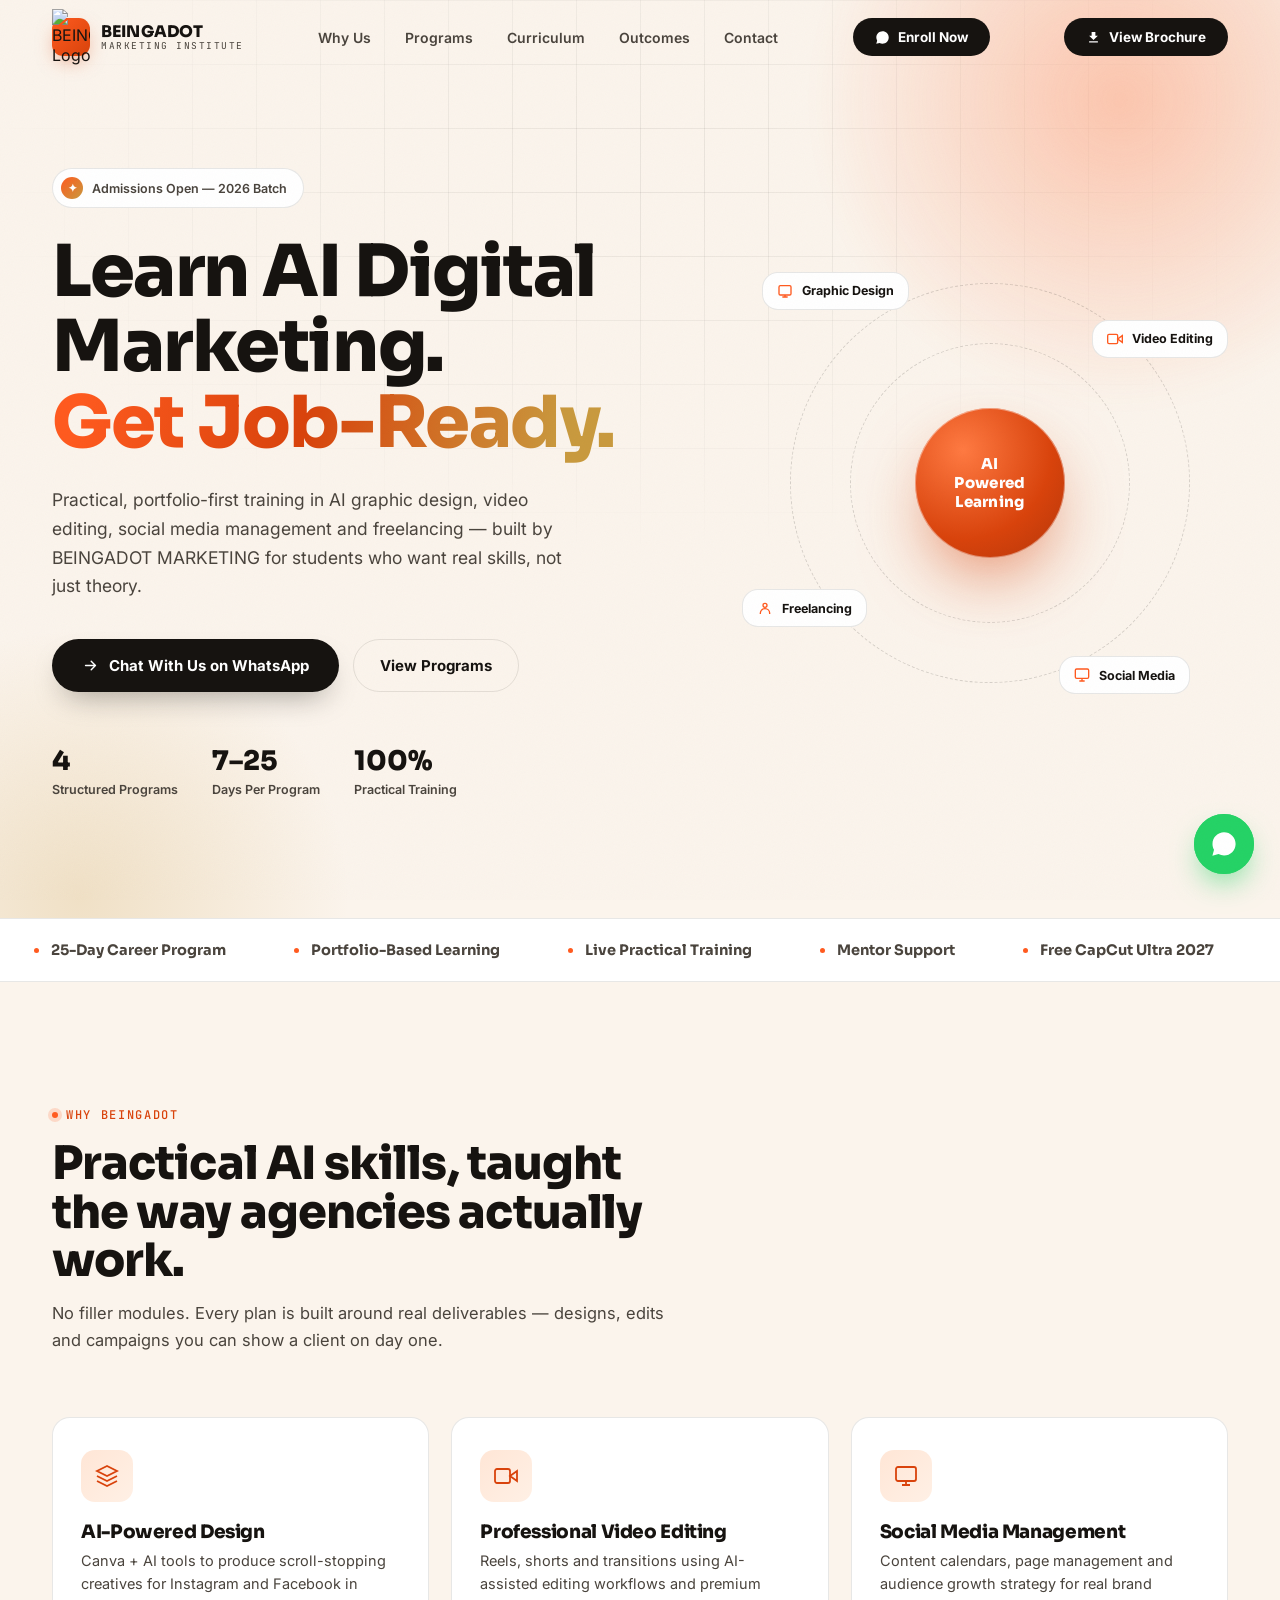
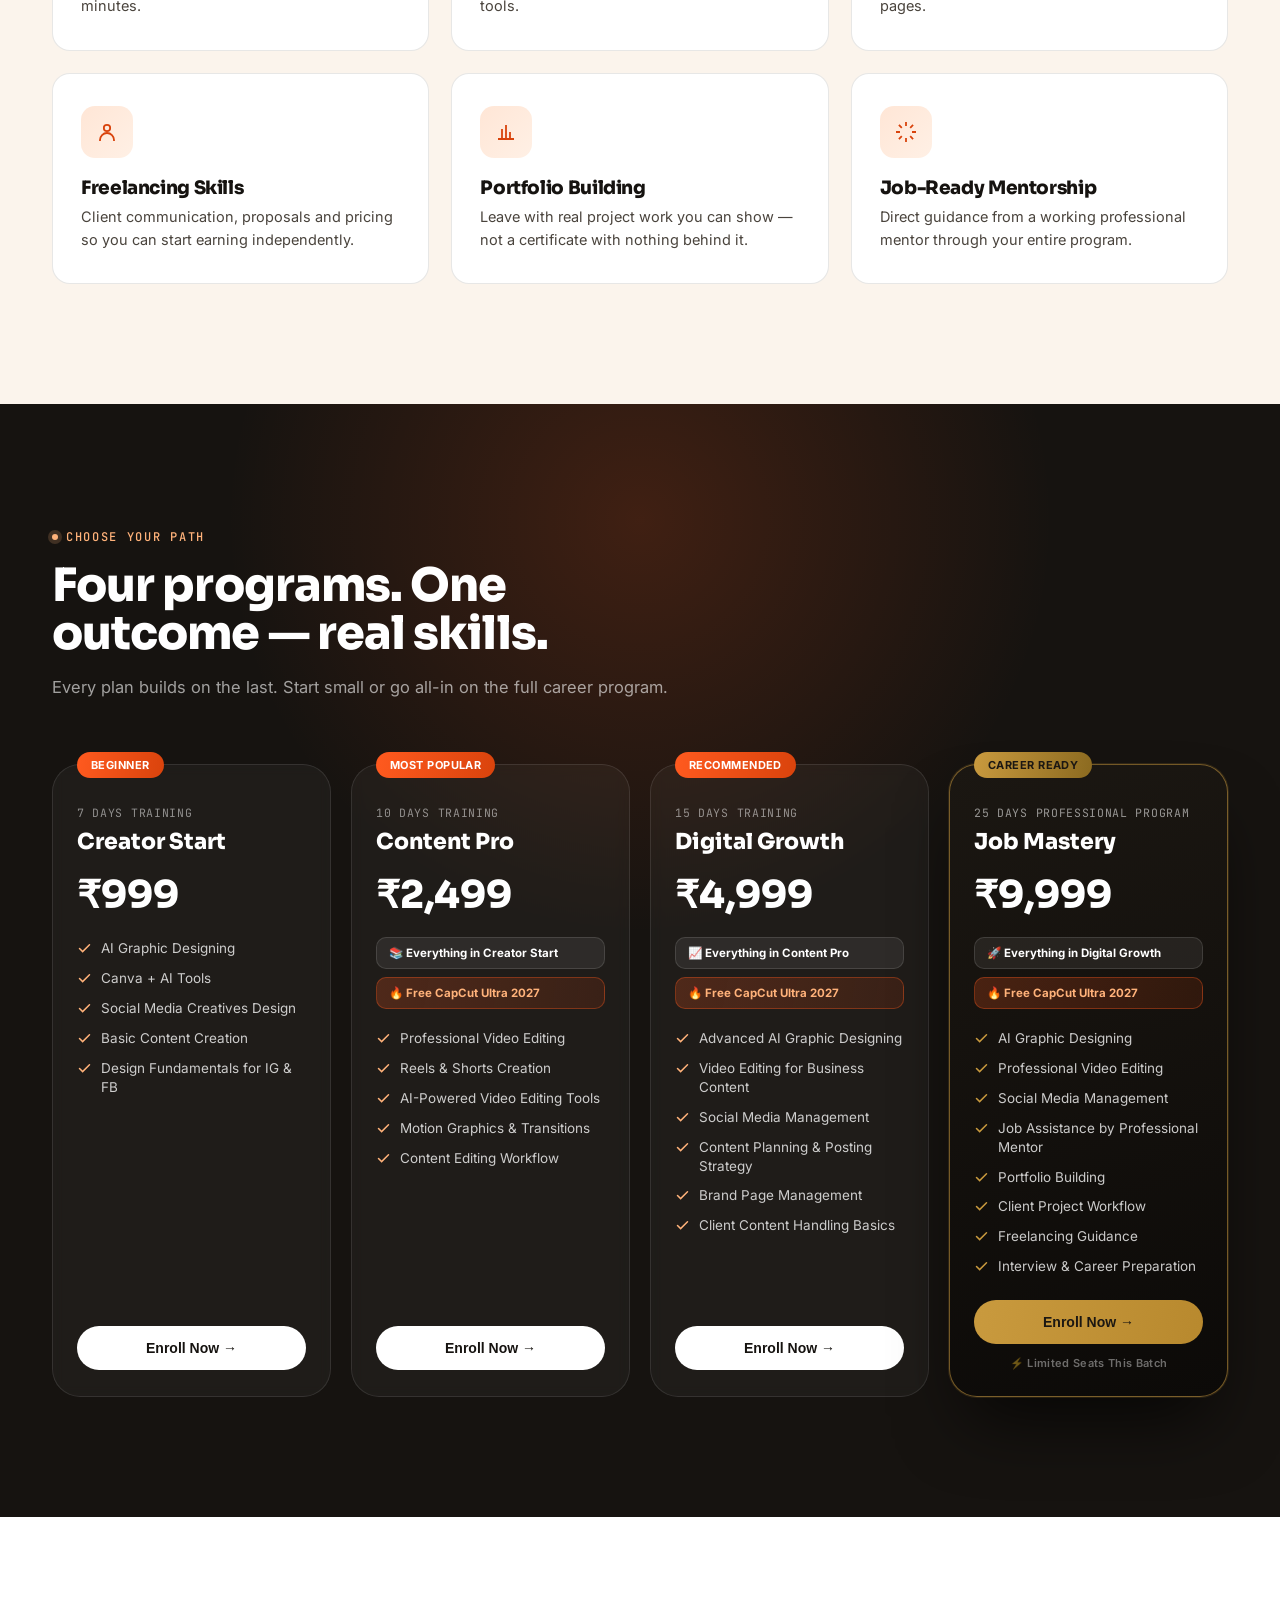
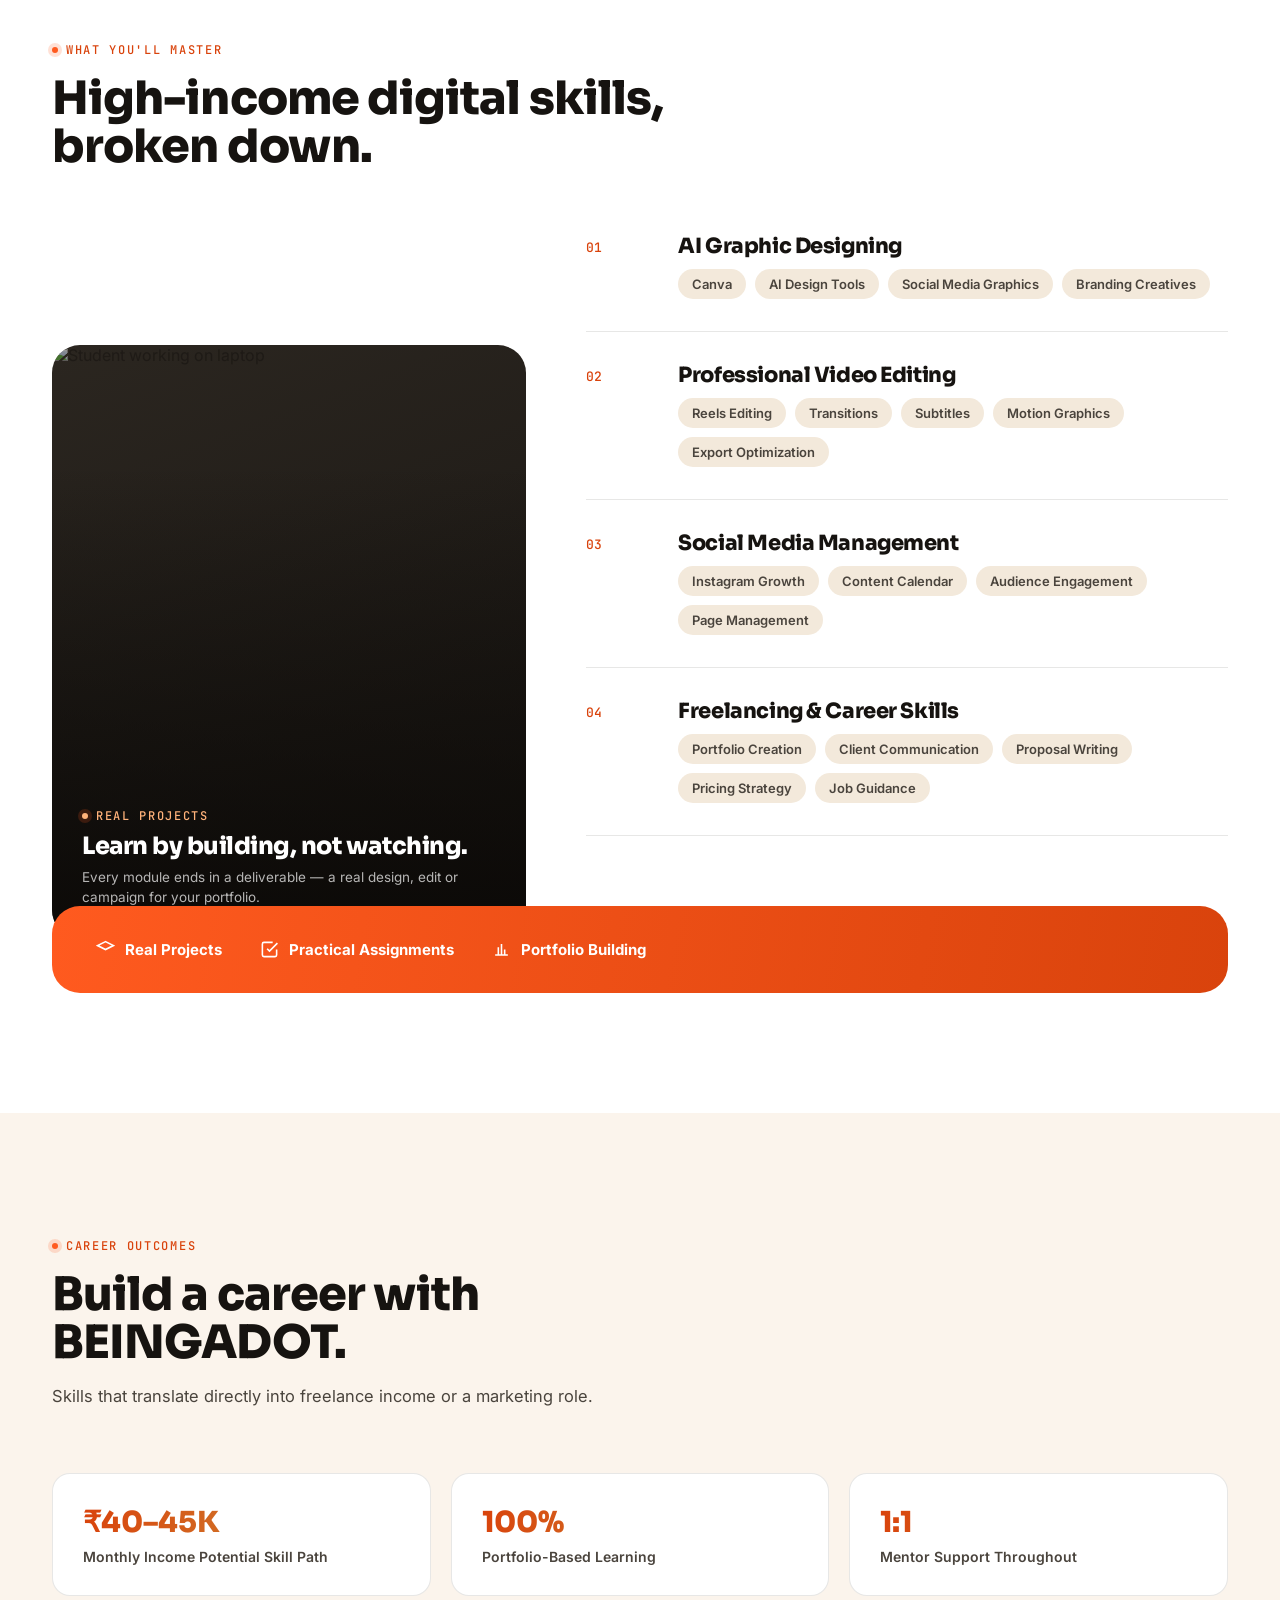
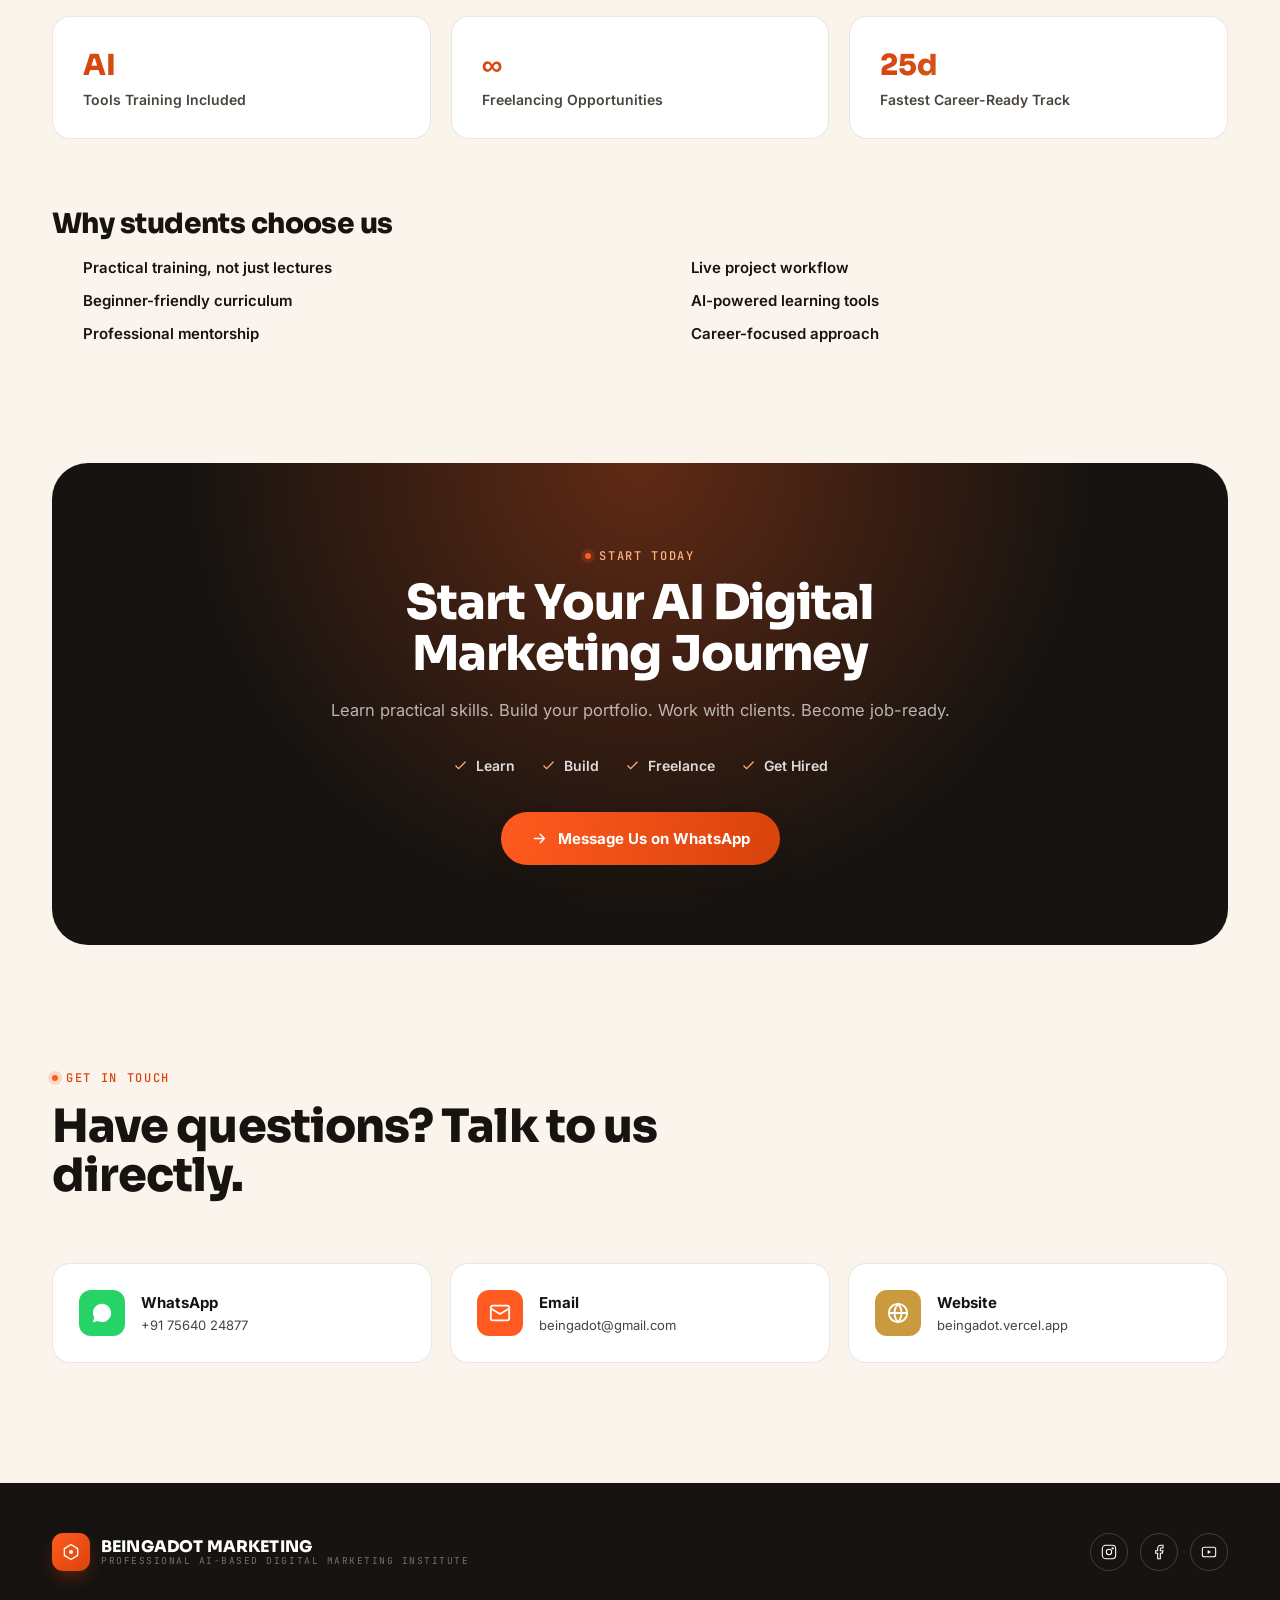
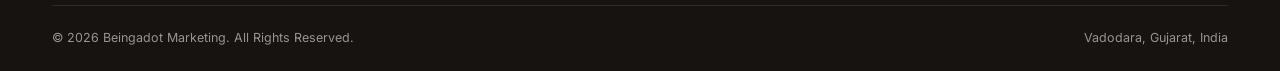
==== index.html @ 6d920234 "index.html" ====
<!DOCTYPE html>
<html lang="en">
<head>
    <meta charset="UTF-8">
    <meta name="viewport" content="width=device-width, initial-scale=1.0, maximum-scale=5.0">

    <title>BEINGADOT — Courses</title>

    <meta name="description" content="Learn AI-powered digital marketing, design, video editing & freelancing with BEINGADOT MARKETING. 4 practical programs, 7-25 days, job-ready skills.">

    <!-- Favicon -->
    <link rel="icon" type="image/png" href="being.png">
    <link rel="shortcut icon" type="image/png" href="being.png">
    <link rel="apple-touch-icon" href="being.png">

    <!-- Google Fonts -->
    <link rel="preconnect" href="https://fonts.googleapis.com">
    <link rel="preconnect" href="https://fonts.gstatic.com" crossorigin>
    <link href="https://fonts.googleapis.com/css2?family=Sora:wght@400;500;600;700;800&family=Inter:wght@400;500;600;700&family=JetBrains+Mono:wght@400;500&display=swap" rel="stylesheet">
</head>
<style>
:root{
  --ink:#161310;
  --ink-soft:#4a443d;
  --cream:#FBF4EC;
  --cream-deep:#F3E9DB;
  --paper:#FFFFFF;
  --ember:#FF5A1F;
  --ember-deep:#D9430C;
  --ember-glow:#FFB27A;
  --gold:#C99A3E;
  --gold-soft:#EAD8AC;
  --line:rgba(22,19,16,0.10);
  --shadow-soft:0 20px 50px -20px rgba(22,19,16,0.18);
  --shadow-card:0 30px 60px -30px rgba(22,19,16,0.28);
  --radius-lg:28px;
  --radius-md:18px;
  --radius-sm:10px;
  --ease:cubic-bezier(.16,.84,.44,1);
}
*{margin:0;padding:0;box-sizing:border-box;}
html{scroll-behavior:smooth;}
body{
  font-family:'Inter',sans-serif;
  background:var(--cream);
  color:var(--ink);
  overflow-x:hidden;
  -webkit-font-smoothing:antialiased;
}
img{max-width:100%;display:block;}
a{color:inherit;text-decoration:none;}
.wrap{max-width:1240px;margin:0 auto;padding:0 32px;}
h1,h2,h3,h4{font-family:'Sora',sans-serif;font-weight:800;letter-spacing:-0.02em;line-height:1.05;}
.eyebrow{
  font-family:'JetBrains Mono',monospace;
  font-size:12px;
  letter-spacing:0.14em;
  text-transform:uppercase;
  color:var(--ember-deep);
  display:inline-flex;
  align-items:center;
  gap:8px;
  font-weight:500;
}
.eyebrow::before{
  content:'';
  width:6px;height:6px;border-radius:50%;
  background:var(--ember);
  box-shadow:0 0 0 4px rgba(255,90,31,0.18);
}
::selection{background:var(--ember);color:#fff;}

/* ===== reveal ===== */
.reveal{opacity:0;transform:translateY(28px);transition:opacity .8s var(--ease), transform .8s var(--ease);}
.reveal.in{opacity:1;transform:translateY(0);}

/* ===== noise / grain overlay ===== */
.grain{
  position:fixed;inset:0;pointer-events:none;z-index:999;
  opacity:0.035; mix-blend-mode:multiply;
  background-image:url("data:image/svg+xml,%3Csvg xmlns='http://www.w3.org/2000/svg' width='140' height='140'%3E%3Cfilter id='n'%3E%3CfeTurbulence type='fractalNoise' baseFrequency='0.9' numOctaves='2' stitchTiles='stitch'/%3E%3C/filter%3E%3Crect width='100%25' height='100%25' filter='url(%23n)'/%3E%3C/svg%3E");
}

/* ===== NAV ===== */
.nav{
  position:fixed;top:0;left:0;right:0;z-index:500;
  padding:18px 0;
  transition:all .4s var(--ease);
}
.nav.scrolled{
  background:rgba(251,244,236,0.86);
  backdrop-filter:blur(14px) saturate(160%);
  border-bottom:1px solid var(--line);
  padding:12px 0;
}
.nav-inner{display:flex;align-items:center;justify-content:space-between;}
.brand{display:flex;align-items:center;gap:11px;}
.brand-mark{
  width:38px;height:38px;border-radius:11px;
  background:linear-gradient(135deg,var(--ember),var(--ember-deep));
  display:flex;align-items:center;justify-content:center;
  box-shadow:0 8px 20px -6px rgba(217,67,12,0.55);
  flex-shrink:0;
}
.brand-mark svg{width:20px;height:20px;}
.brand-text{display:flex;flex-direction:column;line-height:1.1;}
.brand-text b{font-family:'Sora',sans-serif;font-weight:800;font-size:16px;letter-spacing:0.01em;}
.brand-text span{font-family:'JetBrains Mono',monospace;font-size:9.5px;letter-spacing:0.16em;color:var(--ink-soft);text-transform:uppercase;}
.nav-links{display:flex;gap:34px;align-items:center;}
.nav-links a{font-size:14px;font-weight:600;color:var(--ink-soft);transition:color .2s;position:relative;}
.nav-links a:hover{color:var(--ink);}
.nav-cta{
  background:var(--ink);color:#fff!important;
  padding:11px 22px;border-radius:100px;
  font-size:13.5px;font-weight:700;
  display:flex;align-items:center;gap:8px;
  transition:transform .25s var(--ease), background .25s;
}
.nav-cta:hover{background:var(--ember-deep);transform:translateY(-2px);}
.nav-cta svg{width:15px;height:15px;}
.burger{display:none;}

/* ===== HERO ===== */
.hero{
  position:relative;
  padding:168px 0 120px;
  overflow:hidden;
}
.hero-grid-bg{
  position:absolute;inset:0;z-index:0;
  background-image:
    linear-gradient(var(--line) 1px, transparent 1px),
    linear-gradient(90deg, var(--line) 1px, transparent 1px);
  background-size:64px 64px;
  mask-image:radial-gradient(ellipse 70% 55% at 50% 20%, black 10%, transparent 75%);
  opacity:0.7;
}
.hero-glow{
  position:absolute;top:-220px;right:-160px;width:640px;height:640px;
  background:radial-gradient(circle, rgba(255,90,31,0.30), transparent 68%);
  filter:blur(10px);z-index:0;
}
.hero-glow2{
  position:absolute;bottom:-260px;left:-200px;width:560px;height:560px;
  background:radial-gradient(circle, rgba(201,154,62,0.22), transparent 68%);
  z-index:0;
}
.hero-inner{position:relative;z-index:2;display:grid;grid-template-columns:1.15fr 0.85fr;gap:56px;align-items:center;}
.badge-pill{
  display:inline-flex;align-items:center;gap:9px;
  background:var(--paper);border:1px solid var(--line);
  padding:8px 16px 8px 8px;border-radius:100px;
  font-size:12.5px;font-weight:600;color:var(--ink-soft);
  box-shadow:var(--shadow-soft);margin-bottom:26px;
}
.badge-pill .dot-flash{
  width:22px;height:22px;border-radius:50%;
  background:linear-gradient(135deg,var(--ember),var(--gold));
  display:flex;align-items:center;justify-content:center;
  color:#fff;font-size:11px;
}
.hero h1{
  font-size:clamp(40px,5.6vw,74px);
  color:var(--ink);
}
.hero h1 .line2{
  background:linear-gradient(100deg,var(--ember) 5%, var(--ember-deep) 45%, var(--gold) 90%);
  -webkit-background-clip:text;background-clip:text;color:transparent;
}
.hero-sub{
  margin-top:26px;font-size:17.5px;line-height:1.65;color:var(--ink-soft);
  max-width:520px;font-weight:400;
}
.hero-ctas{display:flex;gap:14px;margin-top:38px;flex-wrap:wrap;}
.btn-primary{
  background:var(--ink);color:#fff;
  padding:17px 30px;border-radius:100px;
  font-weight:700;font-size:15px;
  display:inline-flex;align-items:center;gap:10px;
  transition:all .3s var(--ease);
  box-shadow:0 14px 30px -12px rgba(22,19,16,0.4);
}
.btn-primary:hover{background:var(--ember-deep);transform:translateY(-3px);box-shadow:0 18px 34px -12px rgba(217,67,12,0.5);}
.btn-primary svg{width:17px;height:17px;}
.btn-ghost{
  border:1.5px solid var(--line);background:transparent;
  padding:16px 26px;border-radius:100px;
  font-weight:700;font-size:15px;color:var(--ink);
  transition:all .25s;
}
.btn-ghost:hover{border-color:var(--ink);background:var(--paper);}
.hero-stats{display:flex;gap:34px;margin-top:52px;flex-wrap:wrap;}
.hero-stat b{font-family:'Sora',sans-serif;font-size:27px;font-weight:800;display:block;}
.hero-stat span{font-size:12.5px;color:var(--ink-soft);font-weight:600;}

/* orbit visual */
.orbit-stage{
  position:relative;height:480px;display:flex;align-items:center;justify-content:center;
}
.orbit-core{
  width:150px;height:150px;border-radius:50%;
  background:radial-gradient(circle at 32% 28%, #FF7A42, var(--ember-deep) 60%, #B4360A 100%);
  box-shadow:0 0 0 1px rgba(255,255,255,0.4) inset, 0 30px 70px -18px rgba(217,67,12,0.65);
  display:flex;align-items:center;justify-content:center;
  position:relative;z-index:3;
  animation:corePulse 4.5s ease-in-out infinite;
}
.orbit-core span{
  font-family:'Sora',sans-serif;font-weight:800;color:#fff;font-size:15px;letter-spacing:0.02em;
  text-align:center;line-height:1.25;
}
@keyframes corePulse{0%,100%{transform:scale(1);}50%{transform:scale(1.035);}}
.ring{
  position:absolute;border:1.5px dashed rgba(22,19,16,0.16);border-radius:50%;
}
.ring1{width:280px;height:280px;animation:spin 26s linear infinite;}
.ring2{width:400px;height:400px;animation:spin 40s linear infinite reverse;}
@keyframes spin{to{transform:rotate(360deg);}}
.orb-badge{
  position:absolute;background:var(--paper);border:1px solid var(--line);
  border-radius:16px;padding:10px 14px;box-shadow:var(--shadow-soft);
  display:flex;align-items:center;gap:9px;font-size:12.5px;font-weight:700;
  animation:float 6s ease-in-out infinite;
}
.orb-badge svg{width:16px;height:16px;flex-shrink:0;}
.ob1{top:6%;left:2%;animation-delay:0s;}
.ob2{top:16%;right:0%;animation-delay:1.2s;}
.ob3{bottom:20%;left:-2%;animation-delay:2.1s;}
.ob4{bottom:6%;right:8%;animation-delay:.6s;}
.ob5{top:48%;left:44%;animation-delay:1.8s;}
@keyframes float{0%,100%{transform:translateY(0);}50%{transform:translateY(-12px);}}

/* ===== marquee trust bar ===== */
.trustbar{
  border-top:1px solid var(--line);border-bottom:1px solid var(--line);
  padding:22px 0;background:var(--paper);overflow:hidden;position:relative;
}
.marquee-track{display:flex;width:max-content;animation:scroll-x 26s linear infinite;}
.marquee-track span{
  display:flex;align-items:center;gap:12px;
  font-family:'Sora',sans-serif;font-weight:700;font-size:14.5px;color:var(--ink-soft);
  padding:0 34px;white-space:nowrap;
}
.marquee-track span i{width:5px;height:5px;border-radius:50%;background:var(--ember);display:inline-block;}
@keyframes scroll-x{from{transform:translateX(0);}to{transform:translateX(-50%);}}

/* ===== SECTION shared ===== */
.section{padding:120px 0;}
.section-head{max-width:640px;margin-bottom:64px;}
.section-head h2{font-size:clamp(30px,3.6vw,46px);margin-top:16px;}
.section-head p{margin-top:16px;font-size:16.5px;color:var(--ink-soft);line-height:1.6;}
.section-alt{background:var(--paper);}

/* ===== WHY GRID ===== */
.why-grid{display:grid;grid-template-columns:repeat(3,1fr);gap:22px;}
.why-card{
  background:var(--paper);border:1px solid var(--line);border-radius:var(--radius-md);
  padding:32px 28px;transition:transform .35s var(--ease), box-shadow .35s var(--ease), border-color .35s;
  position:relative;overflow:hidden;
}
.why-card::before{
  content:'';position:absolute;top:0;left:0;right:0;height:3px;
  background:linear-gradient(90deg,var(--ember),var(--gold));
  transform:scaleX(0);transform-origin:left;transition:transform .4s var(--ease);
}
.why-card:hover{transform:translateY(-8px);box-shadow:var(--shadow-card);border-color:transparent;}
.why-card:hover::before{transform:scaleX(1);}
.why-icon{
  width:52px;height:52px;border-radius:14px;
  background:linear-gradient(135deg,#FFE6D6,#FFF0E5);
  display:flex;align-items:center;justify-content:center;margin-bottom:20px;
  color:var(--ember-deep);
}
.why-icon svg{width:24px;height:24px;}
.why-card h3{font-size:18.5px;margin-bottom:9px;}
.why-card p{font-size:14.5px;color:var(--ink-soft);line-height:1.55;}

/* ===== PRICING ===== */
.pricing-section{background:var(--ink);color:#fff;position:relative;overflow:hidden;}
.pricing-section::before{
  content:'';position:absolute;top:-30%;left:50%;transform:translateX(-50%);
  width:900px;height:900px;border-radius:50%;
  background:radial-gradient(circle, rgba(255,90,31,0.18), transparent 65%);
  pointer-events:none;
}
.pricing-section .section-head p{color:rgba(255,255,255,0.6);}
.pricing-section .eyebrow{color:var(--ember-glow);}
.pricing-section .eyebrow::before{background:var(--ember-glow);box-shadow:0 0 0 4px rgba(255,178,122,0.18);}
.pricing-grid{display:grid;grid-template-columns:repeat(4,1fr);gap:20px;position:relative;z-index:2;}
.plan-card{
  background:rgba(255,255,255,0.04);
  border:1px solid rgba(255,255,255,0.10);
  border-radius:var(--radius-lg);
  padding:30px 24px 26px;
  display:flex;flex-direction:column;
  backdrop-filter:blur(6px);
  transition:transform .4s var(--ease), border-color .4s, background .4s;
  position:relative;
}
.plan-card:hover{transform:translateY(-10px);border-color:rgba(255,255,255,0.28);background:rgba(255,255,255,0.07);}
.plan-card.pro{
  background:linear-gradient(165deg,#1b1712,#0c0a08);
  border:1px solid rgba(201,154,62,0.55);
  box-shadow:0 0 0 1px rgba(201,154,62,0.15), 0 40px 70px -20px rgba(0,0,0,0.7);
}
.plan-tag{
  position:absolute;top:-13px;left:24px;
  background:linear-gradient(100deg,var(--ember),var(--ember-deep));
  color:#fff;font-size:11px;font-weight:700;letter-spacing:0.04em;
  padding:6px 14px;border-radius:100px;text-transform:uppercase;
}
.plan-card.pro .plan-tag{background:linear-gradient(100deg,var(--gold),#8B6A20);color:#1b1712;}
.plan-days{
  font-family:'JetBrains Mono',monospace;font-size:11.5px;color:rgba(255,255,255,0.5);
  letter-spacing:0.06em;text-transform:uppercase;margin-top:10px;
}
.plan-name{font-family:'Sora',sans-serif;font-weight:800;font-size:22px;margin-top:8px;}
.plan-price{display:flex;align-items:baseline;gap:8px;margin-top:16px;}
.plan-price b{font-family:'Sora',sans-serif;font-size:38px;font-weight:800;}
.plan-price s{color:rgba(255,255,255,0.35);font-size:14px;}
.plan-incl{margin-top:18px;display:flex;flex-direction:column;gap:8px;}
.incl-chip{
  font-size:11.5px;font-weight:700;padding:8px 12px;border-radius:10px;
  display:flex;align-items:center;gap:8px;
}
.incl-chip.navy{background:rgba(255,255,255,0.07);color:#fff;border:1px solid rgba(255,255,255,0.12);}
.incl-chip.fire{background:linear-gradient(100deg,rgba(255,90,31,0.22),rgba(217,67,12,0.14));color:#FFB27A;border:1px solid rgba(255,90,31,0.35);}
.plan-list{list-style:none;margin-top:20px;display:flex;flex-direction:column;gap:11px;flex:1;}
.plan-list li{
  font-size:13.5px;color:rgba(255,255,255,0.78);display:flex;gap:9px;align-items:flex-start;line-height:1.4;
}
.plan-list li svg{width:15px;height:15px;flex-shrink:0;margin-top:2px;color:var(--ember-glow);}
.plan-card.pro .plan-list li svg{color:var(--gold);}
.plan-btn{
  margin-top:24px;width:100%;padding:14px 0;border-radius:100px;
  background:#fff;color:var(--ink);font-weight:700;font-size:14px;text-align:center;
  transition:all .3s var(--ease);border:none;cursor:pointer;
  display:flex;align-items:center;justify-content:center;gap:8px;
}
.plan-btn:hover{background:var(--ember);color:#fff;transform:translateY(-2px);}
.plan-card.pro .plan-btn{background:linear-gradient(100deg,var(--gold),#B8892E);color:#1b1712;}
.plan-card.pro .plan-btn:hover{background:#fff;}
.plan-seats{text-align:center;font-size:11px;color:rgba(255,255,255,0.4);margin-top:12px;font-weight:600;letter-spacing:0.03em;}

/* ===== CURRICULUM / SKILLS ===== */
.skills-wrap{display:grid;grid-template-columns:0.85fr 1.15fr;gap:60px;align-items:start;}
.skills-visual{
  position:sticky;top:110px;
  border-radius:var(--radius-lg);overflow:hidden;
  aspect-ratio:4/5;position:relative;
  background:linear-gradient(160deg,#2b2620,#161310);
}
.skills-visual img{width:100%;height:100%;object-fit:cover;opacity:0.55;position:absolute;inset:0;}
.skills-visual-overlay{
  position:absolute;inset:0;padding:30px;display:flex;flex-direction:column;justify-content:flex-end;
  background:linear-gradient(180deg, transparent 20%, rgba(10,8,6,0.88) 100%);
  color:#fff;z-index:2;
}
.skills-visual-overlay .eyebrow{color:var(--ember-glow);margin-bottom:10px;}
.skills-visual-overlay .eyebrow::before{background:var(--ember-glow);}
.skills-visual-overlay h3{font-size:24px;color:#fff;margin-bottom:8px;}
.skills-visual-overlay p{font-size:13.5px;color:rgba(255,255,255,0.7);line-height:1.5;}
.skill-block{
  border-bottom:1px solid var(--line);
  padding:32px 0;display:grid;grid-template-columns:70px 1fr;gap:22px;
}
.skill-block:first-child{padding-top:0;}
.skill-num{font-family:'JetBrains Mono',monospace;font-size:13px;color:var(--ember-deep);font-weight:500;padding-top:4px;}
.skill-block h4{font-size:21px;margin-bottom:12px;}
.skill-tags{display:flex;flex-wrap:wrap;gap:9px;}
.skill-tags span{
  font-size:13px;font-weight:600;color:var(--ink-soft);
  background:var(--cream-deep);padding:7px 14px;border-radius:100px;
}

/* ===== strip ===== */
.strip{
  margin-top:70px;
  background:linear-gradient(100deg,var(--ember),var(--ember-deep));
  border-radius:var(--radius-lg);padding:34px 44px;
  display:flex;align-items:center;justify-content:space-between;flex-wrap:wrap;gap:20px;
  color:#fff;
}
.strip-items{display:flex;gap:38px;flex-wrap:wrap;}
.strip-items div{display:flex;align-items:center;gap:10px;font-weight:700;font-size:15px;}
.strip-items svg{width:19px;height:19px;}

/* ===== outcomes ===== */
.outcomes-grid{display:grid;grid-template-columns:repeat(3,1fr);gap:20px;}
.outcome-card{
  background:var(--paper);border:1px solid var(--line);border-radius:var(--radius-md);
  padding:30px;text-align:left;
}
.outcome-card b{
  font-family:'Sora',sans-serif;font-size:29px;font-weight:800;display:block;
  background:linear-gradient(100deg,var(--ember-deep),var(--gold));
  -webkit-background-clip:text;background-clip:text;color:transparent;
}
.outcome-card span{font-size:14px;color:var(--ink-soft);font-weight:600;display:block;margin-top:8px;}

/* ===== checklist ===== */
.checklist{display:grid;grid-template-columns:repeat(2,1fr);gap:14px 40px;margin-top:20px;}
.checklist div{display:flex;gap:12px;align-items:center;font-size:15px;font-weight:600;}
.checklist svg{width:19px;height:19px;color:var(--ember-deep);flex-shrink:0;}

/* ===== FINAL CTA ===== */
.final-cta{
  background:var(--ink);border-radius:36px;padding:80px 60px;position:relative;overflow:hidden;
  color:#fff;text-align:center;
}
.final-cta::before{
  content:'';position:absolute;inset:0;
  background:radial-gradient(circle at 50% 0%, rgba(255,90,31,0.32), transparent 60%);
}
.final-cta-inner{position:relative;z-index:2;max-width:640px;margin:0 auto;}
.final-cta h2{font-size:clamp(30px,4vw,48px);color:#fff;}
.final-cta p{margin-top:18px;font-size:16.5px;color:rgba(255,255,255,0.68);line-height:1.6;}
.final-cta-flow{display:flex;justify-content:center;gap:26px;margin-top:34px;flex-wrap:wrap;}
.final-cta-flow span{font-size:14px;font-weight:600;color:rgba(255,255,255,0.85);display:flex;align-items:center;gap:8px;}
.final-cta-flow svg{width:15px;height:15px;color:var(--ember-glow);}
.final-cta .btn-primary{background:linear-gradient(100deg,var(--ember),var(--ember-deep));margin-top:38px;}
.final-cta .btn-primary:hover{background:#fff;color:var(--ink);}

/* ===== contact ===== */
.contact-grid{display:grid;grid-template-columns:repeat(3,1fr);gap:18px;margin-top:50px;}
.contact-card{
  background:var(--paper);border:1px solid var(--line);border-radius:var(--radius-md);
  padding:26px;display:flex;gap:16px;align-items:center;transition:transform .3s var(--ease), box-shadow .3s;
}
.contact-card:hover{transform:translateY(-6px);box-shadow:var(--shadow-soft);}
.contact-icon{
  width:46px;height:46px;border-radius:12px;flex-shrink:0;
  display:flex;align-items:center;justify-content:center;color:#fff;
}
.contact-icon svg{width:22px;height:22px;}
.contact-icon.wa{background:#25D366;}
.contact-icon.mail{background:var(--ember);}
.contact-icon.web{background:var(--gold);}
.contact-card b{display:block;font-size:15px;margin-bottom:2px;}
.contact-card span{font-size:13px;color:var(--ink-soft);}

/* ===== footer ===== */
footer{background:var(--ink);color:rgba(255,255,255,0.55);padding:50px 0 26px;}
.footer-top{display:flex;justify-content:space-between;align-items:center;padding-bottom:34px;border-bottom:1px solid rgba(255,255,255,0.1);flex-wrap:wrap;gap:20px;}
.footer-top .brand-text b{color:#fff;}
.footer-top .brand-text span{color:rgba(255,255,255,0.4);}
.footer-social{display:flex;gap:12px;}
.footer-social a{
  width:38px;height:38px;border-radius:50%;border:1px solid rgba(255,255,255,0.18);
  display:flex;align-items:center;justify-content:center;transition:all .25s;
}
.footer-social a:hover{background:var(--ember);border-color:var(--ember);}
.footer-social svg{width:16px;height:16px;}
.footer-bottom{padding-top:24px;display:flex;justify-content:space-between;font-size:12.5px;flex-wrap:wrap;gap:10px;}

/* ===== whatsapp float ===== */
.wa-float{
  position:fixed;bottom:26px;right:26px;z-index:400;
  width:60px;height:60px;border-radius:50%;background:#25D366;
  display:flex;align-items:center;justify-content:center;
  box-shadow:0 14px 30px -8px rgba(37,211,102,0.65);
  animation:wafloat 3s ease-in-out infinite;
}
.wa-float svg{width:28px;height:28px;color:#fff;}
@keyframes wafloat{0%,100%{transform:translateY(0);}50%{transform:translateY(-8px);}}
.wa-float::before{
  content:'';position:absolute;inset:0;border-radius:50%;
  border:2px solid #25D366;animation:ripple 2s ease-out infinite;
}
@keyframes ripple{0%{transform:scale(1);opacity:0.7;}100%{transform:scale(1.7);opacity:0;}}

/* ===== responsive ===== */
@media (max-width:1080px){
  .why-grid{grid-template-columns:repeat(2,1fr);}
  .pricing-grid{grid-template-columns:repeat(2,1fr);}
  .skills-wrap{grid-template-columns:1fr;}
  .skills-visual{position:relative;top:0;aspect-ratio:16/8;}
  .outcomes-grid{grid-template-columns:repeat(2,1fr);}
}
@media (max-width:860px){
  .nav-links{display:none;}
  .burger{display:flex;width:40px;height:40px;border-radius:10px;border:1px solid var(--line);align-items:center;justify-content:center;background:var(--paper);}
  .hero-inner{grid-template-columns:1fr;}
  .orbit-stage{height:340px;order:-1;}
  .hero{padding-top:130px;}
  .checklist{grid-template-columns:1fr;}
  .contact-grid{grid-template-columns:1fr;}
  .final-cta{padding:56px 26px;}
}
@media (max-width:640px){
  .wrap{padding:0 20px;}
  .why-grid,.pricing-grid,.outcomes-grid{grid-template-columns:1fr;}
  .section{padding:80px 0;}
  .skill-block{grid-template-columns:40px 1fr;gap:14px;}
  .strip{flex-direction:column;align-items:flex-start;}
  .footer-bottom{flex-direction:column;}
  .hero-stats{gap:24px;}
}
</style>
</head>
<body>

<div class="grain"></div>

<!-- NAV -->
<nav class="nav" id="nav">
  <div class="wrap nav-inner">
    <div class="brand">
      <div class="brand-mark">
    <img src="being.png" alt="BEING Logo" class="brand-logo">
</div>
      <a href="index.html" class="brand-link">
    <div class="brand-text">
        <b>BEINGADOT</b>
        <span>Marketing Institute</span>
    </div>
</a>
    </div>
    <div class="nav-links">
      <a href="#why">Why Us</a>
      <a href="#plans">Programs</a>
      <a href="#curriculum">Curriculum</a>
      <a href="#outcomes">Outcomes</a>
      <a href="#contact">Contact</a>
    </div>
    <a href="https://forms.gle/xVakvDkPi3zPpbKV9" class="nav-cta" id="navWaBtn" target="_blank" rel="noopener noreferrer">
  <svg viewBox="0 0 24 24" fill="currentColor">
    <path d="M12.04 2C6.58 2 2.13 6.45 2.13 11.91C2.13 13.66 2.59 15.36 3.45 16.86L2.05 22L7.3 20.62C8.75 21.41 10.38 21.83 12.04 21.83C17.5 21.83 21.95 17.38 21.95 11.91C21.95 9.26 20.92 6.77 19.05 4.9C17.18 3.02 14.69 2 12.04 2Z"/>
  </svg>
  Enroll Now
</a>

<a href="courses@beingadot.pdf" class="nav-cta" download="courses@beingadot.pdf">
  <svg viewBox="0 0 24 24" fill="currentColor">
    <path d="M5 20H19V18H5V20ZM19 9H15V3H9V9H5L12 16L19 9Z"/>
  </svg>
  View Brochure
</a>
    <div class="burger" onclick="document.querySelector('.nav-links').style.display='flex'">☰</div>
  </div>
</nav>

<!-- HERO -->
<header class="hero">
  <div class="hero-grid-bg"></div>
  <div class="hero-glow"></div>
  <div class="hero-glow2"></div>
  <div class="wrap hero-inner">
    <div class="hero-copy reveal">
      <div class="badge-pill"><span class="dot-flash">✦</span> Admissions Open — 2026 Batch</div>
      <h1>Learn AI Digital<br>Marketing.<br><span class="line2">Get Job-Ready.</span></h1>
      <p class="hero-sub">Practical, portfolio-first training in AI graphic design, video editing, social media management and freelancing — built by BEINGADOT MARKETING for students who want real skills, not just theory.</p>
      <div class="hero-ctas">
        <a href="#" class="btn-primary" id="heroWaBtn">
          <svg viewBox="0 0 24 24" fill="none"><path d="M5 12H19M19 12L13 6M19 12L13 18" stroke="currentColor" stroke-width="2" stroke-linecap="round" stroke-linejoin="round"/></svg>
          Chat With Us on WhatsApp
        </a>
        <a href="#plans" class="btn-ghost">View Programs</a>
      </div>
      <div class="hero-stats">
        <div class="hero-stat"><b>4</b><span>Structured Programs</span></div>
        <div class="hero-stat"><b>7–25</b><span>Days Per Program</span></div>
        <div class="hero-stat"><b>100%</b><span>Practical Training</span></div>
      </div>
    </div>
    <div class="orbit-stage reveal">
      <div class="ring ring2"></div>
      <div class="ring ring1"></div>
      <div class="orbit-core"><span>AI<br>Powered<br>Learning</span></div>
      <div class="orb-badge ob1"><svg viewBox="0 0 24 24" fill="none" stroke="#FF5A1F" stroke-width="2"><rect x="3" y="4" width="18" height="14" rx="2"/><path d="M8 21h8M12 18v3"/></svg> Graphic Design</div>
      <div class="orb-badge ob2"><svg viewBox="0 0 24 24" fill="none" stroke="#FF5A1F" stroke-width="2"><path d="M23 7l-7 5 7 5V7z"/><rect x="1" y="5" width="15" height="14" rx="2"/></svg> Video Editing</div>
      <div class="orb-badge ob3"><svg viewBox="0 0 24 24" fill="none" stroke="#FF5A1F" stroke-width="2"><circle cx="12" cy="8" r="3"/><path d="M5 21v-1a7 7 0 0114 0v1"/></svg> Freelancing</div>
      <div class="orb-badge ob4"><svg viewBox="0 0 24 24" fill="none" stroke="#FF5A1F" stroke-width="2"><rect x="2" y="3" width="20" height="14" rx="2"/><path d="M8 21h8M12 17v4"/></svg> Social Media</div>
    </div>
  </div>
</header>

<!-- TRUST MARQUEE -->
<div class="trustbar">
  <div class="marquee-track" id="marquee">
    <span><i></i>25-Day Career Program</span>
    <span><i></i>Portfolio-Based Learning</span>
    <span><i></i>Live Practical Training</span>
    <span><i></i>Mentor Support</span>
    <span><i></i>Free CapCut Ultra 2027</span>
    <span><i></i>Career Guidance</span>
    <span><i></i>25-Day Career Program</span>
    <span><i></i>Portfolio-Based Learning</span>
    <span><i></i>Live Practical Training</span>
    <span><i></i>Mentor Support</span>
    <span><i></i>Free CapCut Ultra 2027</span>
    <span><i></i>Career Guidance</span>
  </div>
</div>

<!-- WHY -->
<section class="section" id="why">
  <div class="wrap">
    <div class="section-head reveal">
      <span class="eyebrow">Why Beingadot</span>
      <h2>Practical AI skills, taught the way agencies actually work.</h2>
      <p>No filler modules. Every plan is built around real deliverables — designs, edits and campaigns you can show a client on day one.</p>
    </div>
    <div class="why-grid">
      <div class="why-card reveal">
        <div class="why-icon"><svg viewBox="0 0 24 24" fill="none" stroke="currentColor" stroke-width="1.8"><path d="M12 2L2 7l10 5 10-5-10-5z"/><path d="M2 17l10 5 10-5M2 12l10 5 10-5"/></svg></div>
        <h3>AI-Powered Design</h3>
        <p>Canva + AI tools to produce scroll-stopping creatives for Instagram and Facebook in minutes.</p>
      </div>
      <div class="why-card reveal">
        <div class="why-icon"><svg viewBox="0 0 24 24" fill="none" stroke="currentColor" stroke-width="1.8"><path d="M23 7l-7 5 7 5V7z"/><rect x="1" y="5" width="15" height="14" rx="2"/></svg></div>
        <h3>Professional Video Editing</h3>
        <p>Reels, shorts and transitions using AI-assisted editing workflows and premium tools.</p>
      </div>
      <div class="why-card reveal">
        <div class="why-icon"><svg viewBox="0 0 24 24" fill="none" stroke="currentColor" stroke-width="1.8"><rect x="2" y="3" width="20" height="14" rx="2"/><path d="M8 21h8M12 17v4"/></svg></div>
        <h3>Social Media Management</h3>
        <p>Content calendars, page management and audience growth strategy for real brand pages.</p>
      </div>
      <div class="why-card reveal">
        <div class="why-icon"><svg viewBox="0 0 24 24" fill="none" stroke="currentColor" stroke-width="1.8"><circle cx="12" cy="8" r="3.2"/><path d="M5 21v-1a7 7 0 0114 0v1"/></svg></div>
        <h3>Freelancing Skills</h3>
        <p>Client communication, proposals and pricing so you can start earning independently.</p>
      </div>
      <div class="why-card reveal">
        <div class="why-icon"><svg viewBox="0 0 24 24" fill="none" stroke="currentColor" stroke-width="1.8"><path d="M4 19h16M8 19V9m4 10V5m4 14v-7"/></svg></div>
        <h3>Portfolio Building</h3>
        <p>Leave with real project work you can show — not a certificate with nothing behind it.</p>
      </div>
      <div class="why-card reveal">
        <div class="why-icon"><svg viewBox="0 0 24 24" fill="none" stroke="currentColor" stroke-width="1.8"><path d="M12 2v4M12 18v4M4.9 4.9l2.9 2.9M16.2 16.2l2.9 2.9M2 12h4M18 12h4M4.9 19.1l2.9-2.9M16.2 7.8l2.9-2.9"/></svg></div>
        <h3>Job-Ready Mentorship</h3>
        <p>Direct guidance from a working professional mentor through your entire program.</p>
      </div>
    </div>
  </div>
</section>

<!-- PRICING -->
<section class="section pricing-section" id="plans">
  <div class="wrap">
    <div class="section-head reveal">
      <span class="eyebrow">Choose Your Path</span>
      <h2>Four programs. One outcome — real skills.</h2>
      <p>Every plan builds on the last. Start small or go all-in on the full career program.</p>
    </div>

    <div class="pricing-grid">

      <!-- Plan 1 -->
      <div class="plan-card reveal">
        <span class="plan-tag">Beginner</span>
        <div class="plan-days">7 Days Training</div>
        <div class="plan-name">Creator Start</div>
        <div class="plan-price"><b>₹999</b></div>
        <ul class="plan-list">
          <li><svg viewBox="0 0 24 24" fill="none" stroke="currentColor" stroke-width="2.4" stroke-linecap="round"><path d="M20 6L9 17l-5-5"/></svg> AI Graphic Designing</li>
          <li><svg viewBox="0 0 24 24" fill="none" stroke="currentColor" stroke-width="2.4" stroke-linecap="round"><path d="M20 6L9 17l-5-5"/></svg> Canva + AI Tools</li>
          <li><svg viewBox="0 0 24 24" fill="none" stroke="currentColor" stroke-width="2.4" stroke-linecap="round"><path d="M20 6L9 17l-5-5"/></svg> Social Media Creatives Design</li>
          <li><svg viewBox="0 0 24 24" fill="none" stroke="currentColor" stroke-width="2.4" stroke-linecap="round"><path d="M20 6L9 17l-5-5"/></svg> Basic Content Creation</li>
          <li><svg viewBox="0 0 24 24" fill="none" stroke="currentColor" stroke-width="2.4" stroke-linecap="round"><path d="M20 6L9 17l-5-5"/></svg> Design Fundamentals for IG & FB</li>
        </ul>
        <button class="plan-btn wa-plan-btn" data-plan="Creator Start" data-price="₹999" data-days="7 Days">Enroll Now →</button>
      </div>

      <!-- Plan 2 -->
      <div class="plan-card reveal">
        <span class="plan-tag">Most Popular</span>
        <div class="plan-days">10 Days Training</div>
        <div class="plan-name">Content Pro</div>
        <div class="plan-price"><b>₹2,499</b></div>
        <div class="plan-incl">
          <div class="incl-chip navy">📚 Everything in Creator Start</div>
          <div class="incl-chip fire">🔥 Free CapCut Ultra 2027</div>
        </div>
        <ul class="plan-list">
          <li><svg viewBox="0 0 24 24" fill="none" stroke="currentColor" stroke-width="2.4" stroke-linecap="round"><path d="M20 6L9 17l-5-5"/></svg> Professional Video Editing</li>
          <li><svg viewBox="0 0 24 24" fill="none" stroke="currentColor" stroke-width="2.4" stroke-linecap="round"><path d="M20 6L9 17l-5-5"/></svg> Reels & Shorts Creation</li>
          <li><svg viewBox="0 0 24 24" fill="none" stroke="currentColor" stroke-width="2.4" stroke-linecap="round"><path d="M20 6L9 17l-5-5"/></svg> AI-Powered Video Editing Tools</li>
          <li><svg viewBox="0 0 24 24" fill="none" stroke="currentColor" stroke-width="2.4" stroke-linecap="round"><path d="M20 6L9 17l-5-5"/></svg> Motion Graphics & Transitions</li>
          <li><svg viewBox="0 0 24 24" fill="none" stroke="currentColor" stroke-width="2.4" stroke-linecap="round"><path d="M20 6L9 17l-5-5"/></svg> Content Editing Workflow</li>
        </ul>
        <button class="plan-btn wa-plan-btn" data-plan="Content Pro" data-price="₹2,499" data-days="10 Days">Enroll Now →</button>
      </div>

      <!-- Plan 3 -->
      <div class="plan-card reveal">
        <span class="plan-tag">Recommended</span>
        <div class="plan-days">15 Days Training</div>
        <div class="plan-name">Digital Growth</div>
        <div class="plan-price"><b>₹4,999</b></div>
        <div class="plan-incl">
          <div class="incl-chip navy">📈 Everything in Content Pro</div>
          <div class="incl-chip fire">🔥 Free CapCut Ultra 2027</div>
        </div>
        <ul class="plan-list">
          <li><svg viewBox="0 0 24 24" fill="none" stroke="currentColor" stroke-width="2.4" stroke-linecap="round"><path d="M20 6L9 17l-5-5"/></svg> Advanced AI Graphic Designing</li>
          <li><svg viewBox="0 0 24 24" fill="none" stroke="currentColor" stroke-width="2.4" stroke-linecap="round"><path d="M20 6L9 17l-5-5"/></svg> Video Editing for Business Content</li>
          <li><svg viewBox="0 0 24 24" fill="none" stroke="currentColor" stroke-width="2.4" stroke-linecap="round"><path d="M20 6L9 17l-5-5"/></svg> Social Media Management</li>
          <li><svg viewBox="0 0 24 24" fill="none" stroke="currentColor" stroke-width="2.4" stroke-linecap="round"><path d="M20 6L9 17l-5-5"/></svg> Content Planning & Posting Strategy</li>
          <li><svg viewBox="0 0 24 24" fill="none" stroke="currentColor" stroke-width="2.4" stroke-linecap="round"><path d="M20 6L9 17l-5-5"/></svg> Brand Page Management</li>
          <li><svg viewBox="0 0 24 24" fill="none" stroke="currentColor" stroke-width="2.4" stroke-linecap="round"><path d="M20 6L9 17l-5-5"/></svg> Client Content Handling Basics</li>
        </ul>
        <button class="plan-btn wa-plan-btn" data-plan="Digital Growth" data-price="₹4,999" data-days="15 Days">Enroll Now →</button>
      </div>

      <!-- Plan 4 -->
      <div class="plan-card pro reveal">
        <span class="plan-tag">Career Ready</span>
        <div class="plan-days" style="color:rgba(255,255,255,0.55)">25 Days Professional Program</div>
        <div class="plan-name">Job Mastery</div>
        <div class="plan-price"><b>₹9,999</b></div>
        <div class="plan-incl">
          <div class="incl-chip navy">🚀 Everything in Digital Growth</div>
          <div class="incl-chip fire">🔥 Free CapCut Ultra 2027</div>
        </div>
        <ul class="plan-list">
          <li><svg viewBox="0 0 24 24" fill="none" stroke="currentColor" stroke-width="2.4" stroke-linecap="round"><path d="M20 6L9 17l-5-5"/></svg> AI Graphic Designing</li>
          <li><svg viewBox="0 0 24 24" fill="none" stroke="currentColor" stroke-width="2.4" stroke-linecap="round"><path d="M20 6L9 17l-5-5"/></svg> Professional Video Editing</li>
          <li><svg viewBox="0 0 24 24" fill="none" stroke="currentColor" stroke-width="2.4" stroke-linecap="round"><path d="M20 6L9 17l-5-5"/></svg> Social Media Management</li>
          <li><svg viewBox="0 0 24 24" fill="none" stroke="currentColor" stroke-width="2.4" stroke-linecap="round"><path d="M20 6L9 17l-5-5"/></svg> Job Assistance by Professional Mentor</li>
          <li><svg viewBox="0 0 24 24" fill="none" stroke="currentColor" stroke-width="2.4" stroke-linecap="round"><path d="M20 6L9 17l-5-5"/></svg> Portfolio Building</li>
          <li><svg viewBox="0 0 24 24" fill="none" stroke="currentColor" stroke-width="2.4" stroke-linecap="round"><path d="M20 6L9 17l-5-5"/></svg> Client Project Workflow</li>
          <li><svg viewBox="0 0 24 24" fill="none" stroke="currentColor" stroke-width="2.4" stroke-linecap="round"><path d="M20 6L9 17l-5-5"/></svg> Freelancing Guidance</li>
          <li><svg viewBox="0 0 24 24" fill="none" stroke="currentColor" stroke-width="2.4" stroke-linecap="round"><path d="M20 6L9 17l-5-5"/></svg> Interview & Career Preparation</li>
        </ul>
        <button class="plan-btn wa-plan-btn" data-plan="Job Mastery" data-price="₹9,999" data-days="25 Days">Enroll Now →</button>
        <div class="plan-seats">⚡ Limited Seats This Batch</div>
      </div>

    </div>
  </div>
</section>

<!-- CURRICULUM -->
<section class="section section-alt" id="curriculum">
  <div class="wrap">
    <div class="section-head reveal">
      <span class="eyebrow">What You'll Master</span>
      <h2>High-income digital skills, broken down.</h2>
    </div>
    <div class="skills-wrap">
      <div class="skills-visual reveal">
        <img src="https://images.unsplash.com/photo-1552664730-d307ca884978?q=80&w=1000&auto=format&fit=crop" alt="Student working on laptop">
        <div class="skills-visual-overlay">
          <span class="eyebrow">Real Projects</span>
          <h3>Learn by building, not watching.</h3>
          <p>Every module ends in a deliverable — a real design, edit or campaign for your portfolio.</p>
        </div>
      </div>
      <div class="skills-list">
        <div class="skill-block reveal">
          <div class="skill-num">01</div>
          <div>
            <h4>AI Graphic Designing</h4>
            <div class="skill-tags"><span>Canva</span><span>AI Design Tools</span><span>Social Media Graphics</span><span>Branding Creatives</span></div>
          </div>
        </div>
        <div class="skill-block reveal">
          <div class="skill-num">02</div>
          <div>
            <h4>Professional Video Editing</h4>
            <div class="skill-tags"><span>Reels Editing</span><span>Transitions</span><span>Subtitles</span><span>Motion Graphics</span><span>Export Optimization</span></div>
          </div>
        </div>
        <div class="skill-block reveal">
          <div class="skill-num">03</div>
          <div>
            <h4>Social Media Management</h4>
            <div class="skill-tags"><span>Instagram Growth</span><span>Content Calendar</span><span>Audience Engagement</span><span>Page Management</span></div>
          </div>
        </div>
        <div class="skill-block reveal">
          <div class="skill-num">04</div>
          <div>
            <h4>Freelancing & Career Skills</h4>
            <div class="skill-tags"><span>Portfolio Creation</span><span>Client Communication</span><span>Proposal Writing</span><span>Pricing Strategy</span><span>Job Guidance</span></div>
          </div>
        </div>
      </div>
    </div>
    <div class="strip reveal">
      <div class="strip-items">
        <div><svg viewBox="0 0 24 24" fill="none" stroke="white" stroke-width="2"><path d="M12 2L2 7l10 5 10-5-10-5z"/></svg> Real Projects</div>
        <div><svg viewBox="0 0 24 24" fill="none" stroke="white" stroke-width="2"><path d="M9 11l3 3L22 4M21 12v7a2 2 0 01-2 2H5a2 2 0 01-2-2V5a2 2 0 012-2h11"/></svg> Practical Assignments</div>
        <div><svg viewBox="0 0 24 24" fill="none" stroke="white" stroke-width="2"><path d="M4 19h16M8 19V9m4 10V5m4 14v-7"/></svg> Portfolio Building</div>
      </div>
    </div>
  </div>
</section>

<!-- OUTCOMES -->
<section class="section" id="outcomes">
  <div class="wrap">
    <div class="section-head reveal">
      <span class="eyebrow">Career Outcomes</span>
      <h2>Build a career with BEINGADOT.</h2>
      <p>Skills that translate directly into freelance income or a marketing role.</p>
    </div>
    <div class="outcomes-grid">
      <div class="outcome-card reveal"><b>₹40–45K</b><span>Monthly Income Potential Skill Path</span></div>
      <div class="outcome-card reveal"><b>100%</b><span>Portfolio-Based Learning</span></div>
      <div class="outcome-card reveal"><b>1:1</b><span>Mentor Support Throughout</span></div>
      <div class="outcome-card reveal"><b>AI</b><span>Tools Training Included</span></div>
      <div class="outcome-card reveal"><b>∞</b><span>Freelancing Opportunities</span></div>
      <div class="outcome-card reveal"><b>25d</b><span>Fastest Career-Ready Track</span></div>
    </div>

    <div class="reveal" style="margin-top:70px;">
      <h2 style="font-size:28px;margin-bottom:6px;">Why students choose us</h2>
      <div class="checklist">
        <div><svg viewBox="0 0 24 24" fill="none" stroke-width="2"><path d="M20 6L9 17l-5-5"/></svg> Practical training, not just lectures</div>
        <div><svg viewBox="0 0 24 24" fill="none" stroke-width="2"><path d="M20 6L9 17l-5-5"/></svg> Live project workflow</div>
        <div><svg viewBox="0 0 24 24" fill="none" stroke-width="2"><path d="M20 6L9 17l-5-5"/></svg> Beginner-friendly curriculum</div>
        <div><svg viewBox="0 0 24 24" fill="none" stroke-width="2"><path d="M20 6L9 17l-5-5"/></svg> AI-powered learning tools</div>
        <div><svg viewBox="0 0 24 24" fill="none" stroke-width="2"><path d="M20 6L9 17l-5-5"/></svg> Professional mentorship</div>
        <div><svg viewBox="0 0 24 24" fill="none" stroke-width="2"><path d="M20 6L9 17l-5-5"/></svg> Career-focused approach</div>
      </div>
    </div>
  </div>
</section>

<!-- FINAL CTA -->
<section class="section" style="padding-top:0;">
  <div class="wrap">
    <div class="final-cta reveal">
      <div class="final-cta-inner">
        <span class="eyebrow" style="color:var(--ember-glow)">Start Today</span>
        <h2 style="margin-top:14px;">Start Your AI Digital Marketing Journey</h2>
        <p>Learn practical skills. Build your portfolio. Work with clients. Become job-ready.</p>
        <div class="final-cta-flow">
          <span><svg viewBox="0 0 24 24" fill="none" stroke="currentColor" stroke-width="2"><path d="M20 6L9 17l-5-5"/></svg>Learn</span>
          <span><svg viewBox="0 0 24 24" fill="none" stroke="currentColor" stroke-width="2"><path d="M20 6L9 17l-5-5"/></svg>Build</span>
          <span><svg viewBox="0 0 24 24" fill="none" stroke="currentColor" stroke-width="2"><path d="M20 6L9 17l-5-5"/></svg>Freelance</span>
          <span><svg viewBox="0 0 24 24" fill="none" stroke="currentColor" stroke-width="2"><path d="M20 6L9 17l-5-5"/></svg>Get Hired</span>
        </div>
        <a href="#" class="btn-primary" id="finalWaBtn">
          <svg viewBox="0 0 24 24" fill="none"><path d="M5 12H19M19 12L13 6M19 12L13 18" stroke="currentColor" stroke-width="2" stroke-linecap="round" stroke-linejoin="round"/></svg>
          Message Us on WhatsApp
        </a>
      </div>
    </div>
  </div>
</section>

<!-- CONTACT -->
<section class="section" id="contact" style="padding-top:0;">
  <div class="wrap">

    <div class="section-head reveal">
      <span class="eyebrow">Get In Touch</span>
      <h2>Have questions? Talk to us directly.</h2>
    </div>

    <div class="contact-grid">

      <!-- WhatsApp -->
      <a href="https://wa.me/917564024877" target="_blank" rel="noopener noreferrer" class="contact-card reveal" id="contactWaBtn">
        <div class="contact-icon wa">
          <svg viewBox="0 0 24 24" fill="currentColor">
            <path d="M12.04 2C6.58 2 2.13 6.45 2.13 11.91C2.13 13.66 2.59 15.36 3.45 16.86L2.05 22L7.3 20.62C8.75 21.41 10.38 21.83 12.04 21.83C17.5 21.83 21.95 17.38 21.95 11.91C21.95 9.26 20.92 6.77 19.05 4.9C17.18 3.02 14.69 2 12.04 2Z"/>
          </svg>
        </div>
        <div>
          <b>WhatsApp</b>
          <span>+91 75640 24877</span>
        </div>
      </a>

      <!-- Email -->
      <a href="mailto:beingadot@gmail.com" class="contact-card reveal">
        <div class="contact-icon mail">
          <svg viewBox="0 0 24 24" fill="none" stroke="white" stroke-width="2">
            <rect x="2" y="4" width="20" height="16" rx="2"/>
            <path d="M2 7l10 6 10-6"/>
          </svg>
        </div>
        <div>
          <b>Email</b>
          <span>beingadot@gmail.com</span>
        </div>
      </a>

      <!-- Website -->
      <a href="https://beingadot.vercel.app" target="_blank" rel="noopener noreferrer" class="contact-card reveal">
        <div class="contact-icon web">
          <svg viewBox="0 0 24 24" fill="none" stroke="white" stroke-width="2">
            <circle cx="12" cy="12" r="10"/>
            <path d="M2 12h20M12 2a15 15 0 010 20 15 15 0 010-20z"/>
          </svg>
        </div>
        <div>
          <b>Website</b>
          <span>beingadot.vercel.app</span>
        </div>
      </a>

    </div>
  </div>
</section>

<!-- FOOTER -->
<footer>
  <div class="wrap">
    <div class="footer-top">
      <div class="brand">
        <div class="brand-mark">
          <svg viewBox="0 0 24 24" fill="none"><path d="M12 3L4 8V16L12 21L20 16V8L12 3Z" stroke="white" stroke-width="1.6" stroke-linejoin="round"/><circle cx="12" cy="12" r="2.4" fill="white"/></svg>
        </div>
        <div class="brand-text">
          <b>BEINGADOT MARKETING</b>
          <span>Professional AI-Based Digital Marketing Institute</span>
        </div>
      </div>
      <div class="footer-social">

  <!-- Instagram -->
  <a href="https://instagram.com/beingadot.in" target="_blank" rel="noopener noreferrer" aria-label="Instagram">
    <svg viewBox="0 0 24 24" fill="none" stroke="white" stroke-width="1.6">
      <rect x="2" y="2" width="20" height="20" rx="5"/>
      <circle cx="12" cy="12" r="4"/>
      <circle cx="17.5" cy="6.5" r="1"/>
    </svg>
  </a>

  <!-- Facebook -->
  <a href="https://www.facebook.com/profile.php?id=61592928232772" target="_blank" rel="noopener noreferrer" aria-label="Facebook">
    <svg viewBox="0 0 24 24" fill="none" stroke="white" stroke-width="1.6">
      <path d="M18 2h-3a5 5 0 00-5 5v3H7v4h3v8h4v-8h3l1-4h-4V7a1 1 0 011-1h3z"/>
    </svg>
  </a>

  <!-- YouTube -->
  <a href="https://www.youtube.com/@BEINGADOT" target="_blank" rel="noopener noreferrer" aria-label="YouTube">
    <svg viewBox="0 0 24 24" fill="none" stroke="white" stroke-width="1.6">
      <rect x="2" y="5" width="20" height="14" rx="3"/>
      <path d="M10 9l5 3-5 3V9z" fill="white" stroke="none"/>
    </svg>
  </a>

</div>
    </div>
    <div class="footer-bottom">
      <span>© 2026 Beingadot Marketing. All Rights Reserved.</span>
      <span>Vadodara, Gujarat, India</span>
    </div>
  </div>
</footer>

<a href="#" class="wa-float" id="floatWaBtn" aria-label="WhatsApp"><svg viewBox="0 0 24 24" fill="currentColor"><path d="M12.04 2C6.58 2 2.13 6.45 2.13 11.91C2.13 13.66 2.59 15.36 3.45 16.86L2.05 22L7.3 20.62C8.75 21.41 10.38 21.83 12.04 21.83C17.5 21.83 21.95 17.38 21.95 11.91C21.95 9.26 20.92 6.77 19.05 4.9C17.18 3.02 14.69 2 12.04 2Z"/></svg></a>

<script>
// ---- WhatsApp config ----
const WA_NUMBER = "917564024877"; // country code + number
function waLink(text){
  return "https://wa.me/" + WA_NUMBER + "?text=" + encodeURIComponent(text);
}
const genericMsg = "Hi BEINGADOT MARKETING! I'm interested in your AI Based Digital Marketing Course. Could you share more details?";

document.getElementById('navWaBtn').href = waLink(genericMsg);
document.getElementById('heroWaBtn').href = waLink(genericMsg);
document.getElementById('finalWaBtn').href = waLink(genericMsg);
document.getElementById('contactWaBtn').href = waLink(genericMsg);
document.getElementById('floatWaBtn').href = waLink(genericMsg);

document.querySelectorAll('.wa-plan-btn').forEach(btn=>{
  btn.addEventListener('click', ()=>{
    const plan = btn.dataset.plan;
    const price = btn.dataset.price;
    const days = btn.dataset.days;
    const msg = `Hi BEINGADOT MARKETING! I want to enroll in the "${plan}" (${price} / ${days} Training). Please share the next steps.`;
    window.open(waLink(msg), '_blank');
  });
});

// ---- nav scroll state ----
const nav = document.getElementById('nav');
window.addEventListener('scroll', ()=>{
  nav.classList.toggle('scrolled', window.scrollY > 40);
});

// ---- reveal on scroll ----
const io = new IntersectionObserver((entries)=>{
  entries.forEach(e=>{
    if(e.isIntersecting){
      e.target.classList.add('in');
      io.unobserve(e.target);
    }
  });
},{threshold:0.15});
document.querySelectorAll('.reveal').forEach(el=>io.observe(el));

// ---- mouse parallax on orbit ----
const stage = document.querySelector('.orbit-stage');
if(stage){
  stage.addEventListener('mousemove', (e)=>{
    const r = stage.getBoundingClientRect();
    const x = (e.clientX - r.left - r.width/2) / r.width;
    const y = (e.clientY - r.top - r.height/2) / r.height;
    stage.querySelectorAll('.orb-badge').forEach((b,i)=>{
      const depth = 14 + i*3;
      b.style.transform = `translate(${x*depth}px, ${y*depth}px)`;
    });
  });
}
</script>
</body>
</html>
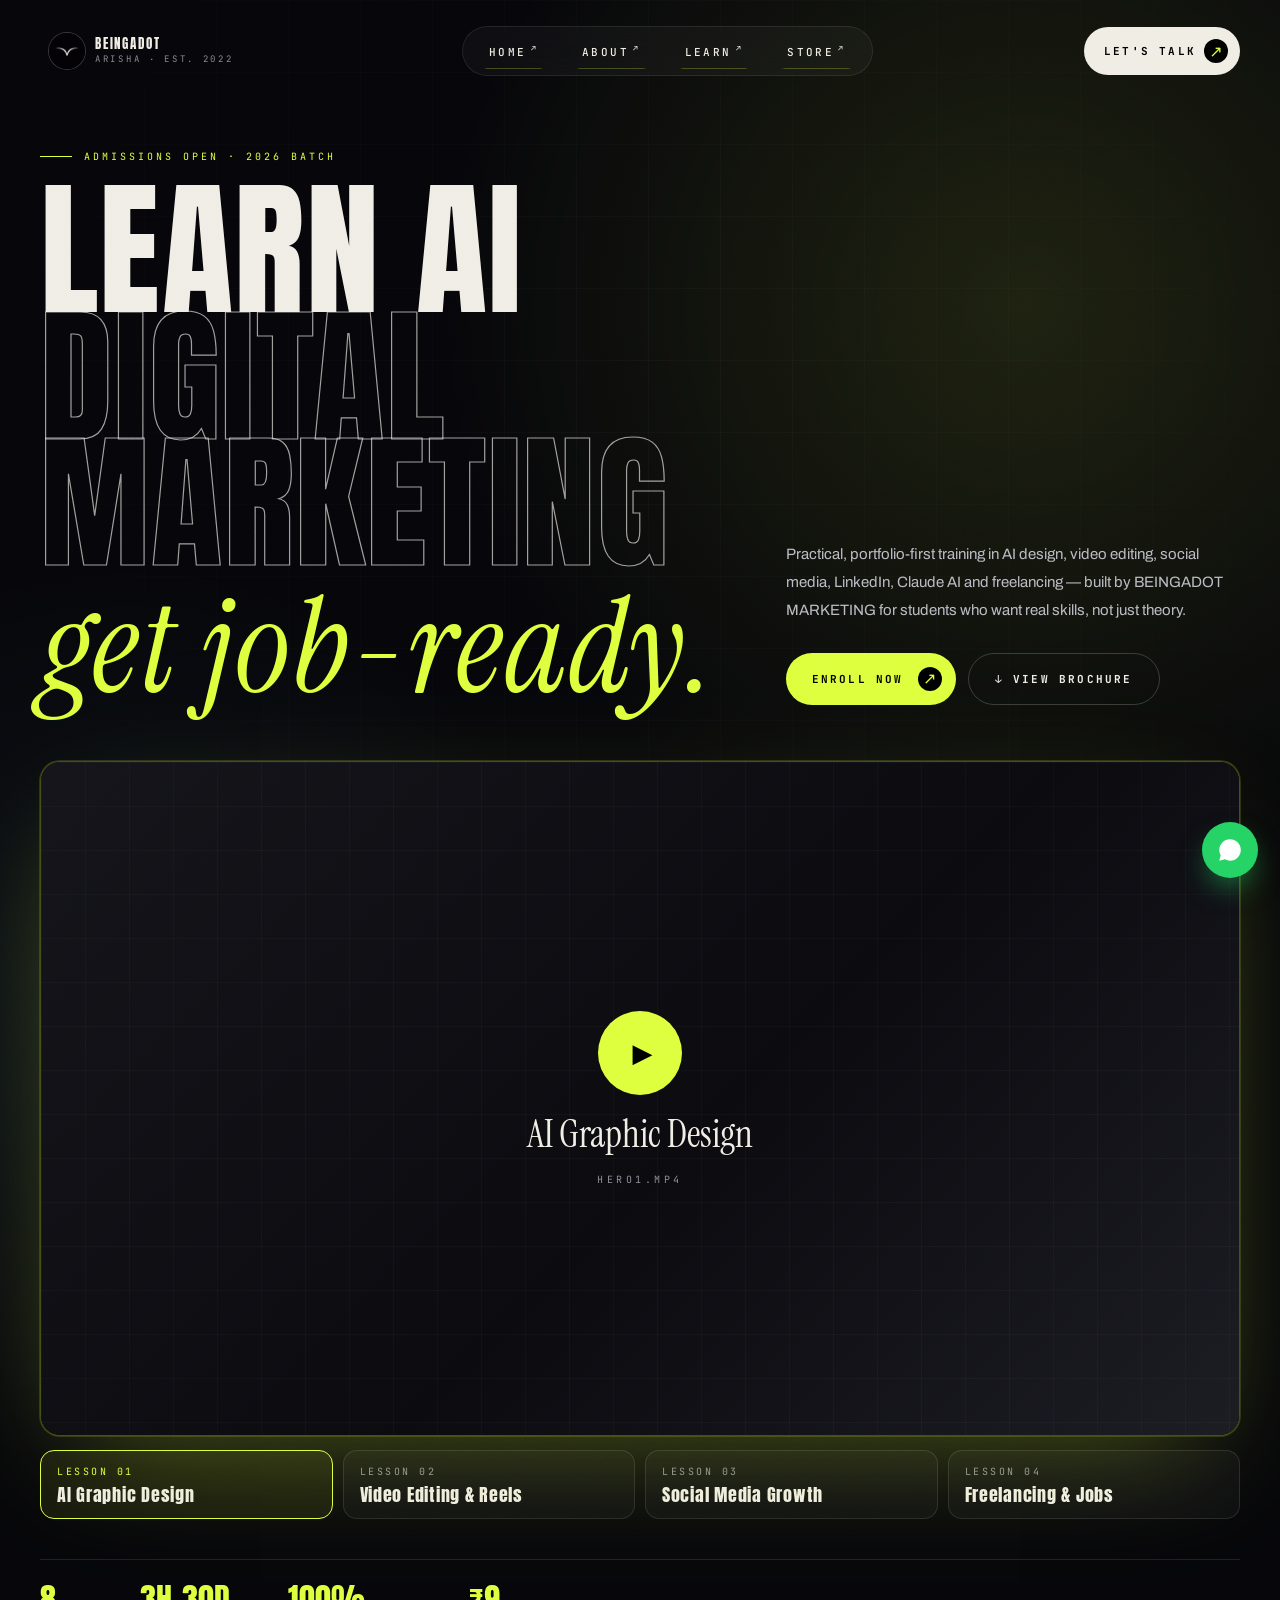
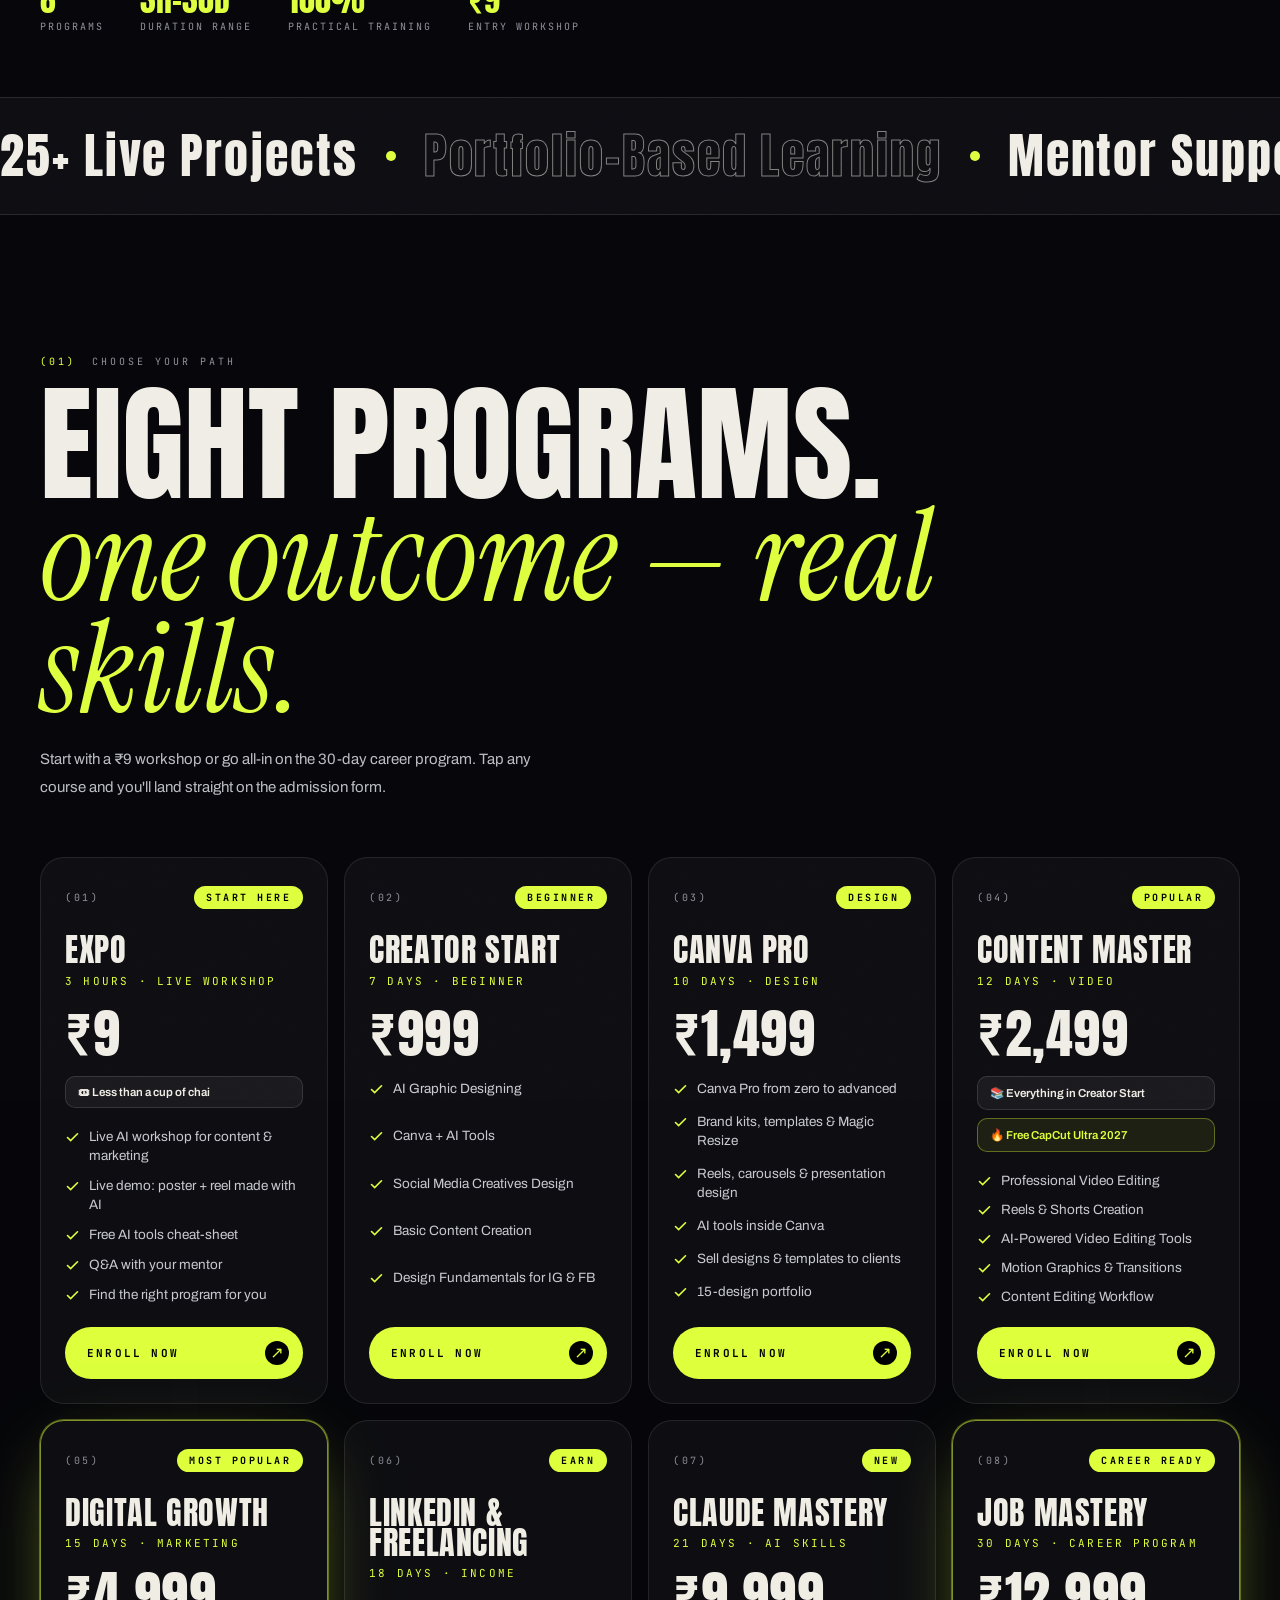
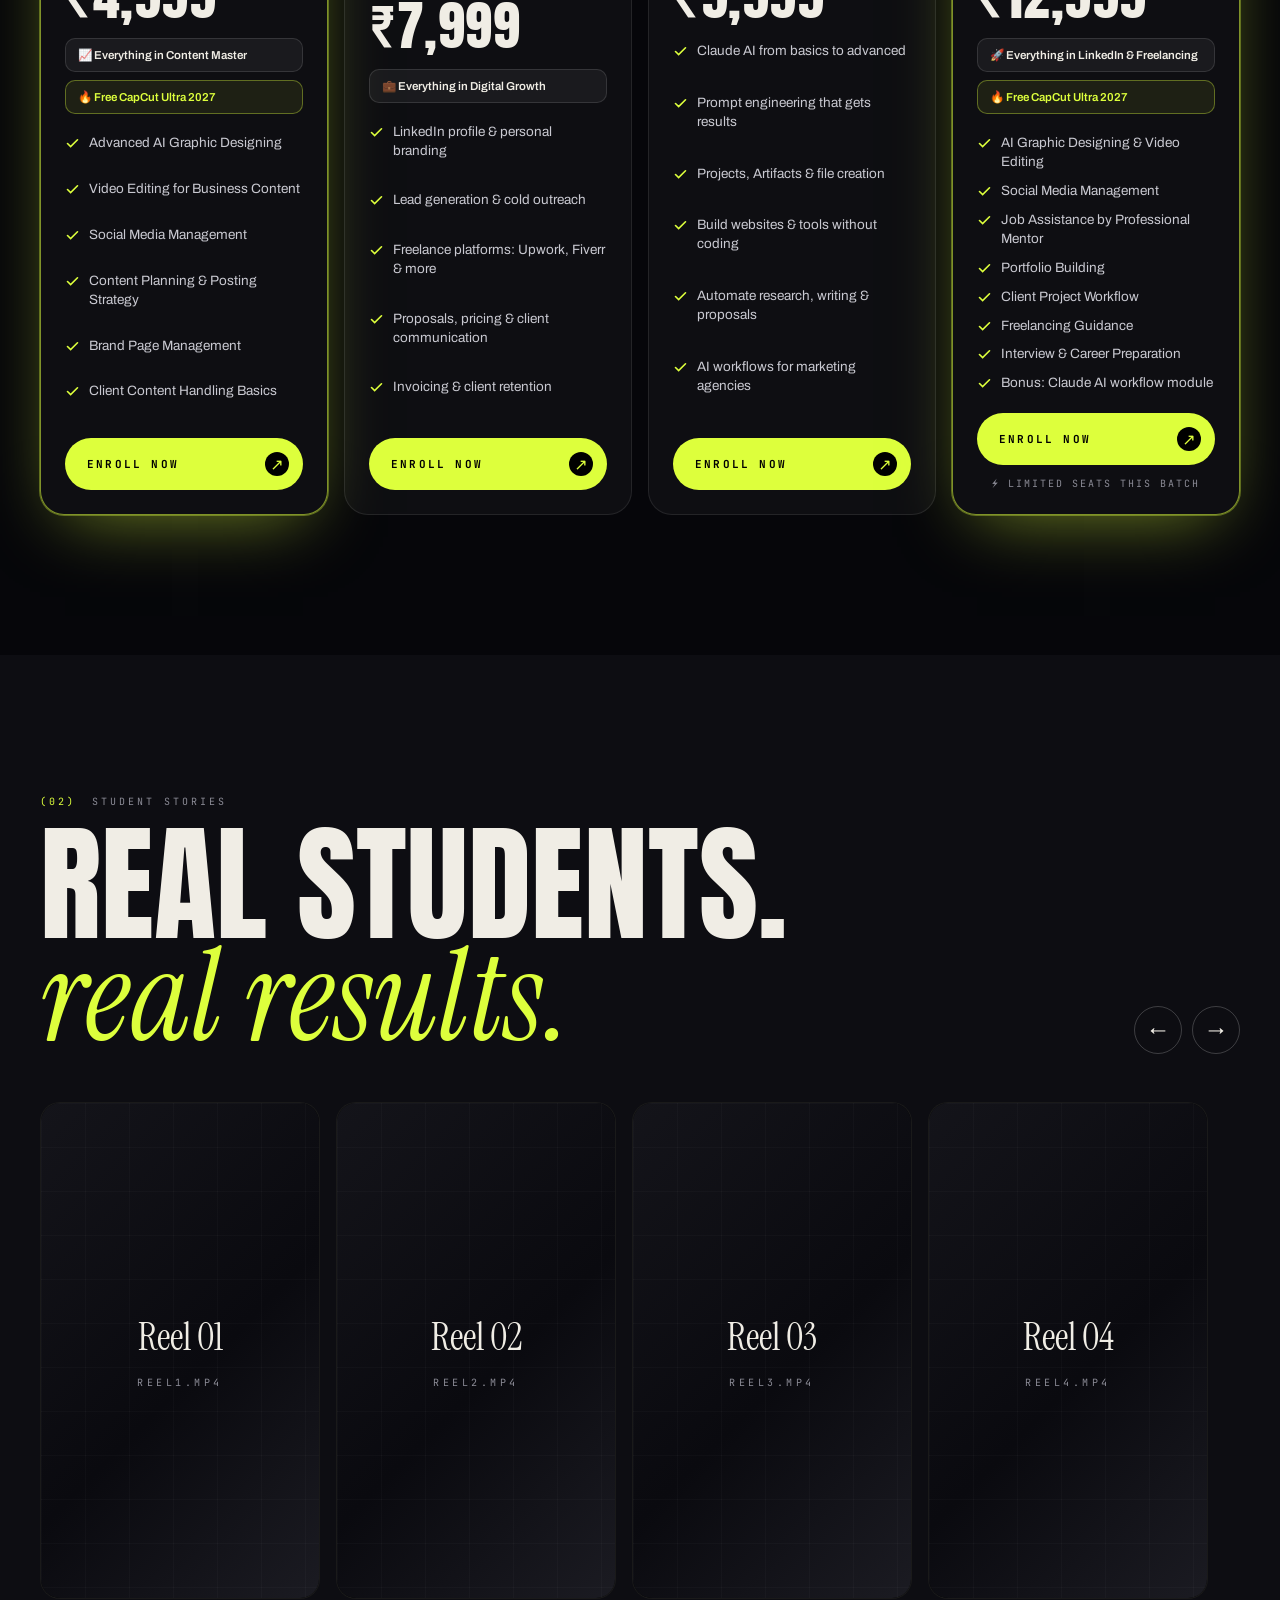
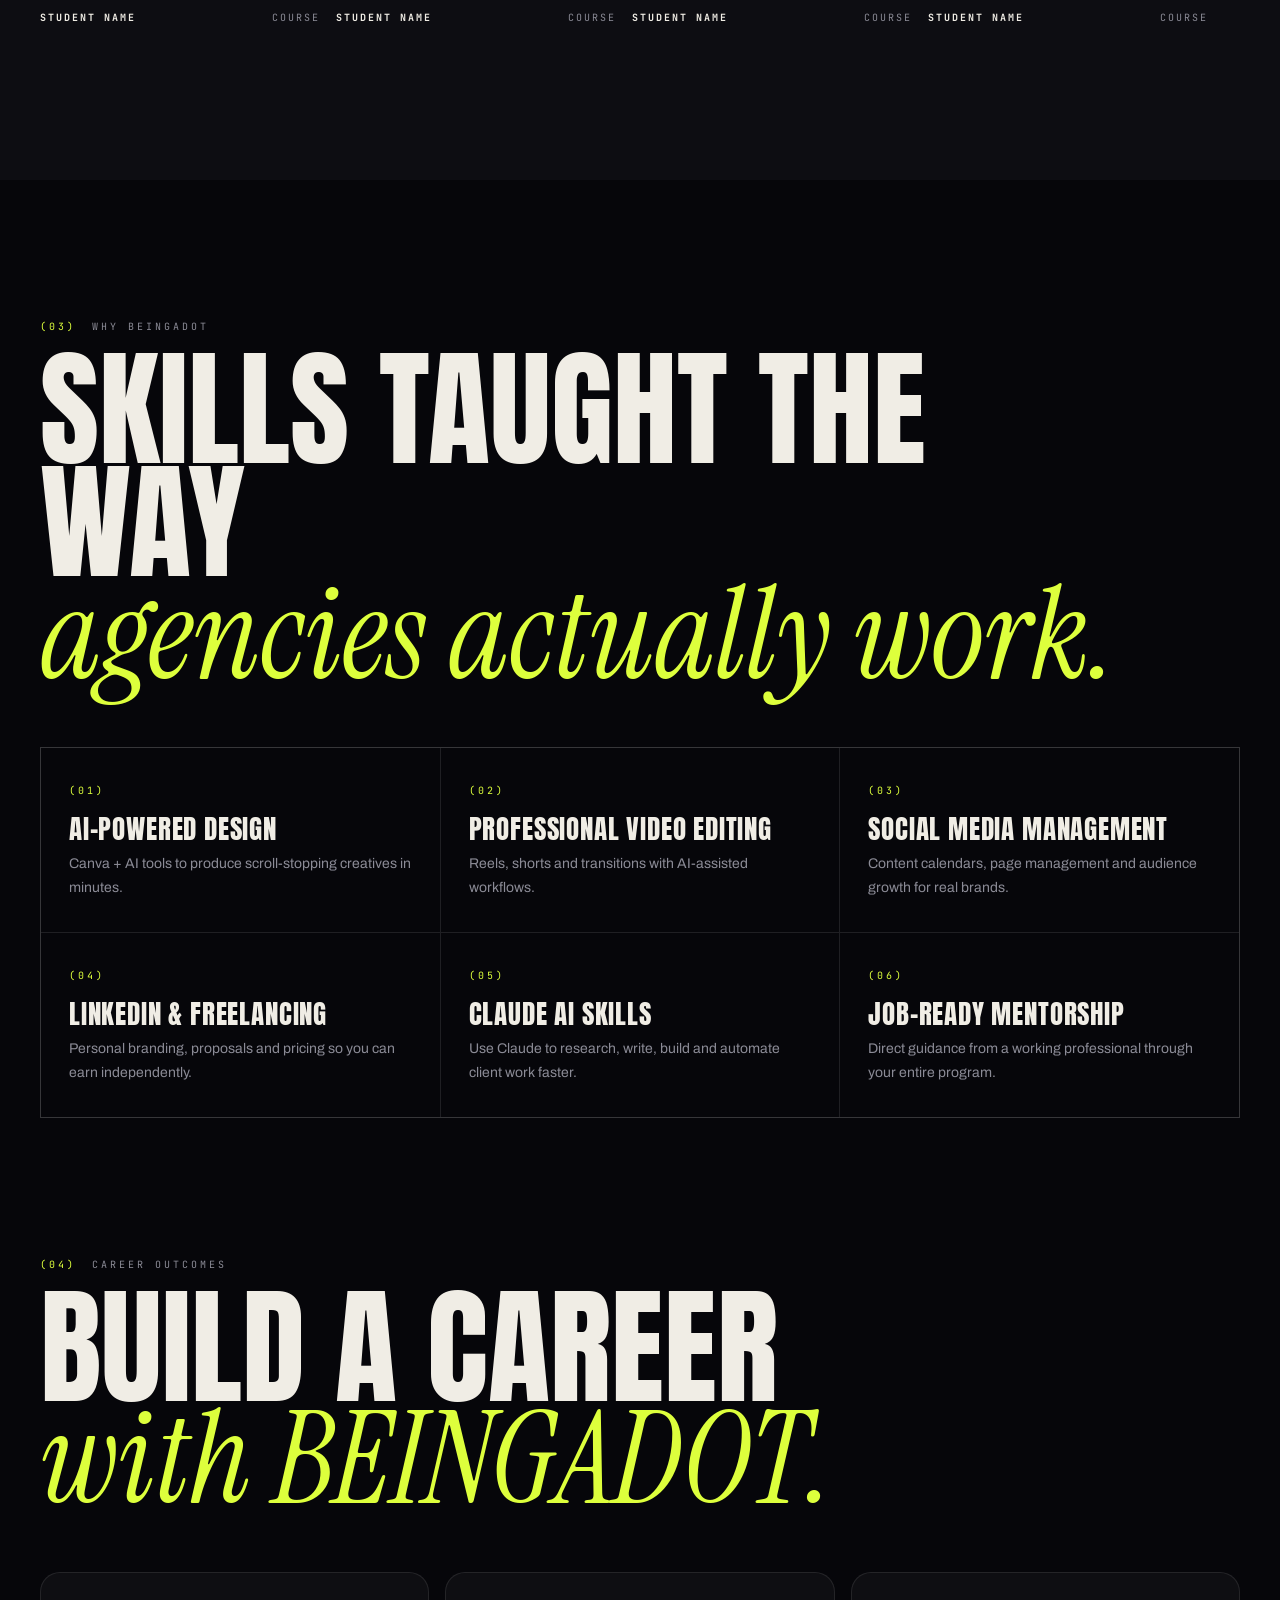
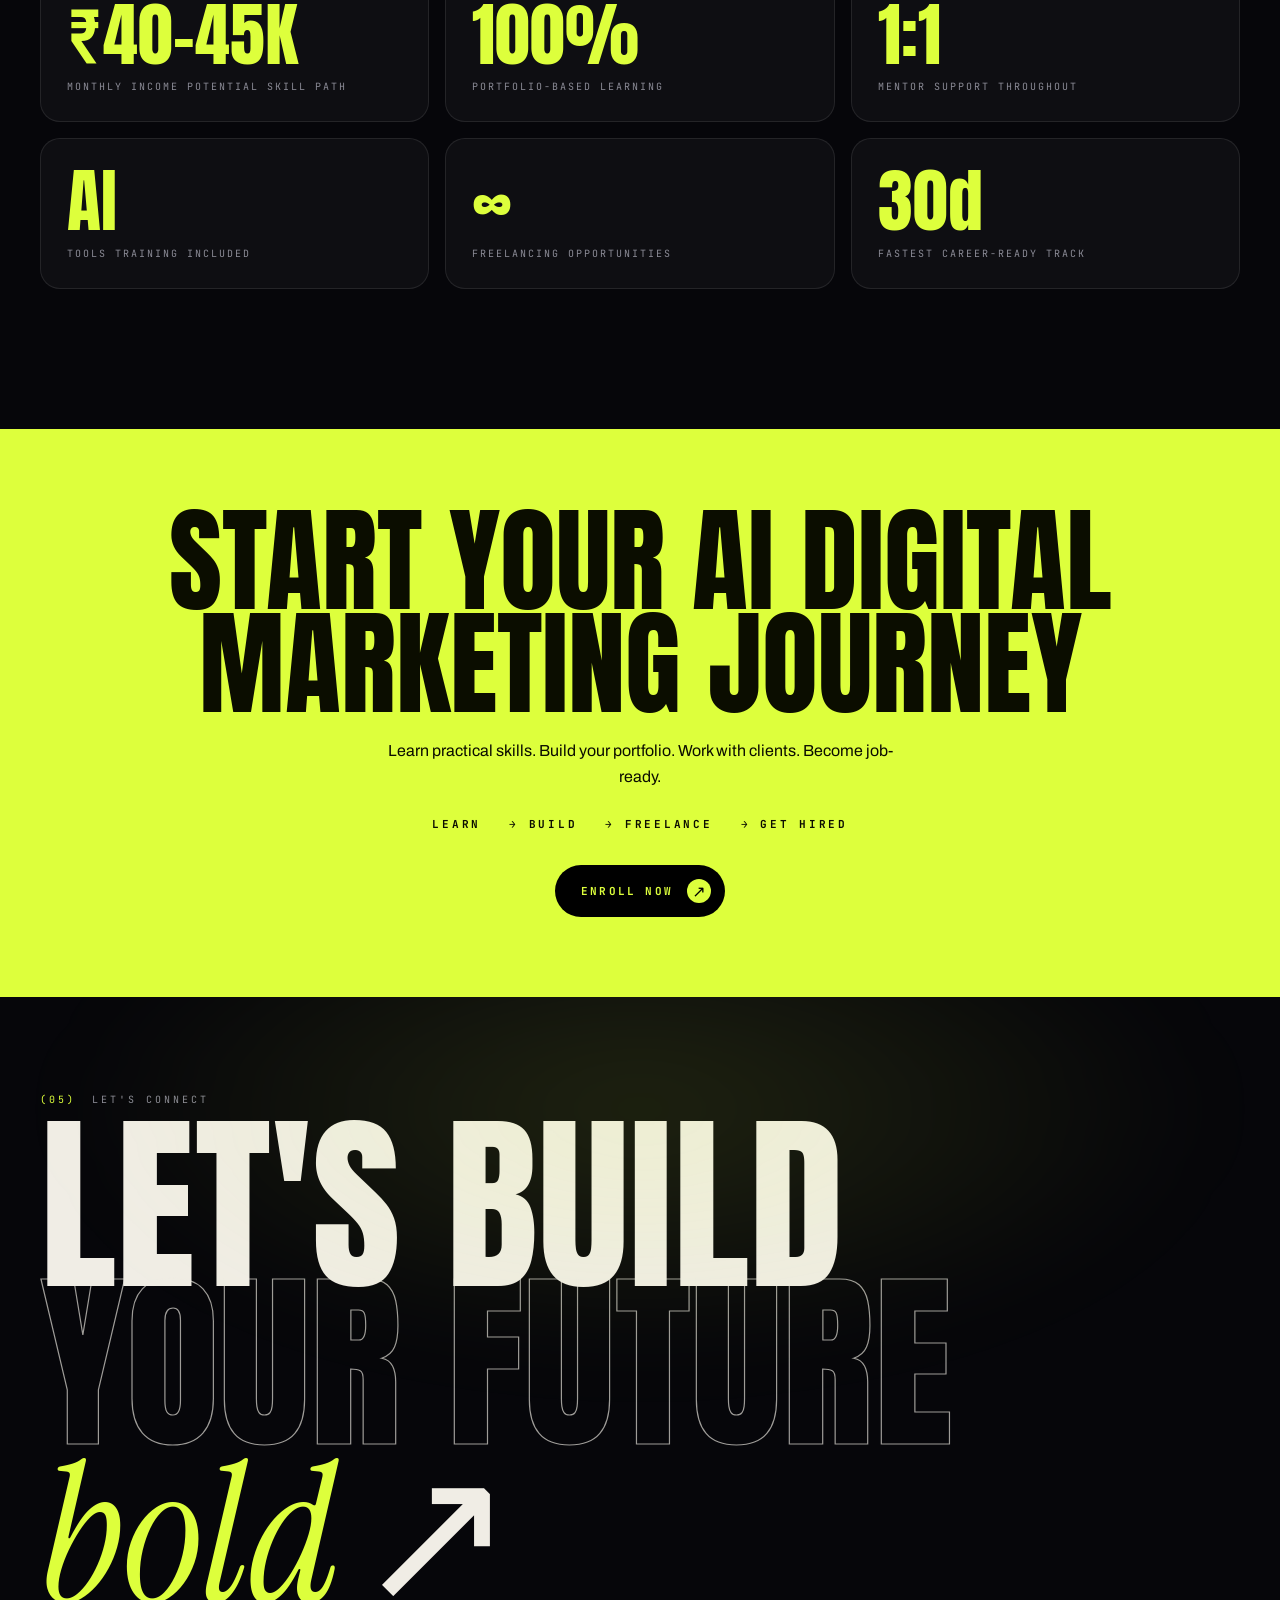
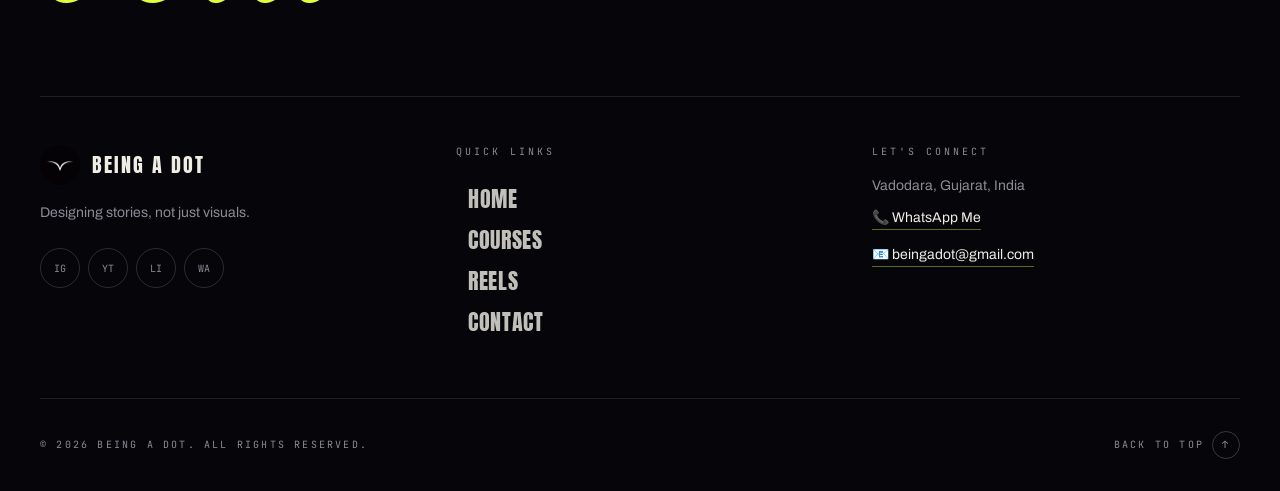
==== commit c809b852: "Add files via upload" ====
--- a/index.html
+++ b/index.html
@@ -1,1008 +1,353 @@
-<!DOCTYPE html>
-<html lang="en">
-<head>
-    <meta charset="UTF-8">
-    <meta name="viewport" content="width=device-width, initial-scale=1.0, maximum-scale=5.0">
-
-    <title>BEINGADOT — Courses</title>
-
-    <meta name="description" content="Learn AI-powered digital marketing, design, video editing & freelancing with BEINGADOT MARKETING. 4 practical programs, 7-25 days, job-ready skills.">
-
-    <!-- Favicon -->
-    <link rel="icon" type="image/png" href="being.png">
-    <link rel="shortcut icon" type="image/png" href="being.png">
-    <link rel="apple-touch-icon" href="being.png">
-
-    <!-- Google Fonts -->
-    <link rel="preconnect" href="https://fonts.googleapis.com">
-    <link rel="preconnect" href="https://fonts.gstatic.com" crossorigin>
-    <link href="https://fonts.googleapis.com/css2?family=Sora:wght@400;500;600;700;800&family=Inter:wght@400;500;600;700&family=JetBrains+Mono:wght@400;500&display=swap" rel="stylesheet">
-</head>
-<style>
-:root{
-  --ink:#161310;
-  --ink-soft:#4a443d;
-  --cream:#FBF4EC;
-  --cream-deep:#F3E9DB;
-  --paper:#FFFFFF;
-  --ember:#FF5A1F;
-  --ember-deep:#D9430C;
-  --ember-glow:#FFB27A;
-  --gold:#C99A3E;
-  --gold-soft:#EAD8AC;
-  --line:rgba(22,19,16,0.10);
-  --shadow-soft:0 20px 50px -20px rgba(22,19,16,0.18);
-  --shadow-card:0 30px 60px -30px rgba(22,19,16,0.28);
-  --radius-lg:28px;
-  --radius-md:18px;
-  --radius-sm:10px;
-  --ease:cubic-bezier(.16,.84,.44,1);
-}
-*{margin:0;padding:0;box-sizing:border-box;}
-html{scroll-behavior:smooth;}
-body{
-  font-family:'Inter',sans-serif;
-  background:var(--cream);
-  color:var(--ink);
-  overflow-x:hidden;
-  -webkit-font-smoothing:antialiased;
-}
-img{max-width:100%;display:block;}
-a{color:inherit;text-decoration:none;}
-.wrap{max-width:1240px;margin:0 auto;padding:0 32px;}
-h1,h2,h3,h4{font-family:'Sora',sans-serif;font-weight:800;letter-spacing:-0.02em;line-height:1.05;}
-.eyebrow{
-  font-family:'JetBrains Mono',monospace;
-  font-size:12px;
-  letter-spacing:0.14em;
-  text-transform:uppercase;
-  color:var(--ember-deep);
-  display:inline-flex;
-  align-items:center;
-  gap:8px;
-  font-weight:500;
-}
-.eyebrow::before{
-  content:'';
-  width:6px;height:6px;border-radius:50%;
-  background:var(--ember);
-  box-shadow:0 0 0 4px rgba(255,90,31,0.18);
-}
-::selection{background:var(--ember);color:#fff;}
-
-/* ===== reveal ===== */
-.reveal{opacity:0;transform:translateY(28px);transition:opacity .8s var(--ease), transform .8s var(--ease);}
-.reveal.in{opacity:1;transform:translateY(0);}
-
-/* ===== noise / grain overlay ===== */
-.grain{
-  position:fixed;inset:0;pointer-events:none;z-index:999;
-  opacity:0.035; mix-blend-mode:multiply;
-  background-image:url("data:image/svg+xml,%3Csvg xmlns='http://www.w3.org/2000/svg' width='140' height='140'%3E%3Cfilter id='n'%3E%3CfeTurbulence type='fractalNoise' baseFrequency='0.9' numOctaves='2' stitchTiles='stitch'/%3E%3C/filter%3E%3Crect width='100%25' height='100%25' filter='url(%23n)'/%3E%3C/svg%3E");
-}
-
-/* ===== NAV ===== */
-.nav{
-  position:fixed;top:0;left:0;right:0;z-index:500;
-  padding:18px 0;
-  transition:all .4s var(--ease);
-}
-.nav.scrolled{
-  background:rgba(251,244,236,0.86);
-  backdrop-filter:blur(14px) saturate(160%);
-  border-bottom:1px solid var(--line);
-  padding:12px 0;
-}
-.nav-inner{display:flex;align-items:center;justify-content:space-between;}
-.brand{display:flex;align-items:center;gap:11px;}
-.brand-mark{
-  width:38px;height:38px;border-radius:11px;
-  background:linear-gradient(135deg,var(--ember),var(--ember-deep));
-  display:flex;align-items:center;justify-content:center;
-  box-shadow:0 8px 20px -6px rgba(217,67,12,0.55);
-  flex-shrink:0;
-}
-.brand-mark svg{width:20px;height:20px;}
-.brand-text{display:flex;flex-direction:column;line-height:1.1;}
-.brand-text b{font-family:'Sora',sans-serif;font-weight:800;font-size:16px;letter-spacing:0.01em;}
-.brand-text span{font-family:'JetBrains Mono',monospace;font-size:9.5px;letter-spacing:0.16em;color:var(--ink-soft);text-transform:uppercase;}
-.nav-links{display:flex;gap:34px;align-items:center;}
-.nav-links a{font-size:14px;font-weight:600;color:var(--ink-soft);transition:color .2s;position:relative;}
-.nav-links a:hover{color:var(--ink);}
-.nav-cta{
-  background:var(--ink);color:#fff!important;
-  padding:11px 22px;border-radius:100px;
-  font-size:13.5px;font-weight:700;
-  display:flex;align-items:center;gap:8px;
-  transition:transform .25s var(--ease), background .25s;
-}
-.nav-cta:hover{background:var(--ember-deep);transform:translateY(-2px);}
-.nav-cta svg{width:15px;height:15px;}
-.burger{display:none;}
-
-/* ===== HERO ===== */
-.hero{
-  position:relative;
-  padding:168px 0 120px;
-  overflow:hidden;
-}
-.hero-grid-bg{
-  position:absolute;inset:0;z-index:0;
-  background-image:
-    linear-gradient(var(--line) 1px, transparent 1px),
-    linear-gradient(90deg, var(--line) 1px, transparent 1px);
-  background-size:64px 64px;
-  mask-image:radial-gradient(ellipse 70% 55% at 50% 20%, black 10%, transparent 75%);
-  opacity:0.7;
-}
-.hero-glow{
-  position:absolute;top:-220px;right:-160px;width:640px;height:640px;
-  background:radial-gradient(circle, rgba(255,90,31,0.30), transparent 68%);
-  filter:blur(10px);z-index:0;
-}
-.hero-glow2{
-  position:absolute;bottom:-260px;left:-200px;width:560px;height:560px;
-  background:radial-gradient(circle, rgba(201,154,62,0.22), transparent 68%);
-  z-index:0;
-}
-.hero-inner{position:relative;z-index:2;display:grid;grid-template-columns:1.15fr 0.85fr;gap:56px;align-items:center;}
-.badge-pill{
-  display:inline-flex;align-items:center;gap:9px;
-  background:var(--paper);border:1px solid var(--line);
-  padding:8px 16px 8px 8px;border-radius:100px;
-  font-size:12.5px;font-weight:600;color:var(--ink-soft);
-  box-shadow:var(--shadow-soft);margin-bottom:26px;
-}
-.badge-pill .dot-flash{
-  width:22px;height:22px;border-radius:50%;
-  background:linear-gradient(135deg,var(--ember),var(--gold));
-  display:flex;align-items:center;justify-content:center;
-  color:#fff;font-size:11px;
-}
-.hero h1{
-  font-size:clamp(40px,5.6vw,74px);
-  color:var(--ink);
-}
-.hero h1 .line2{
-  background:linear-gradient(100deg,var(--ember) 5%, var(--ember-deep) 45%, var(--gold) 90%);
-  -webkit-background-clip:text;background-clip:text;color:transparent;
-}
-.hero-sub{
-  margin-top:26px;font-size:17.5px;line-height:1.65;color:var(--ink-soft);
-  max-width:520px;font-weight:400;
-}
-.hero-ctas{display:flex;gap:14px;margin-top:38px;flex-wrap:wrap;}
-.btn-primary{
-  background:var(--ink);color:#fff;
-  padding:17px 30px;border-radius:100px;
-  font-weight:700;font-size:15px;
-  display:inline-flex;align-items:center;gap:10px;
-  transition:all .3s var(--ease);
-  box-shadow:0 14px 30px -12px rgba(22,19,16,0.4);
-}
-.btn-primary:hover{background:var(--ember-deep);transform:translateY(-3px);box-shadow:0 18px 34px -12px rgba(217,67,12,0.5);}
-.btn-primary svg{width:17px;height:17px;}
-.btn-ghost{
-  border:1.5px solid var(--line);background:transparent;
-  padding:16px 26px;border-radius:100px;
-  font-weight:700;font-size:15px;color:var(--ink);
-  transition:all .25s;
-}
-.btn-ghost:hover{border-color:var(--ink);background:var(--paper);}
-.hero-stats{display:flex;gap:34px;margin-top:52px;flex-wrap:wrap;}
-.hero-stat b{font-family:'Sora',sans-serif;font-size:27px;font-weight:800;display:block;}
-.hero-stat span{font-size:12.5px;color:var(--ink-soft);font-weight:600;}
-
-/* orbit visual */
-.orbit-stage{
-  position:relative;height:480px;display:flex;align-items:center;justify-content:center;
-}
-.orbit-core{
-  width:150px;height:150px;border-radius:50%;
-  background:radial-gradient(circle at 32% 28%, #FF7A42, var(--ember-deep) 60%, #B4360A 100%);
-  box-shadow:0 0 0 1px rgba(255,255,255,0.4) inset, 0 30px 70px -18px rgba(217,67,12,0.65);
-  display:flex;align-items:center;justify-content:center;
-  position:relative;z-index:3;
-  animation:corePulse 4.5s ease-in-out infinite;
-}
-.orbit-core span{
-  font-family:'Sora',sans-serif;font-weight:800;color:#fff;font-size:15px;letter-spacing:0.02em;
-  text-align:center;line-height:1.25;
-}
-@keyframes corePulse{0%,100%{transform:scale(1);}50%{transform:scale(1.035);}}
-.ring{
-  position:absolute;border:1.5px dashed rgba(22,19,16,0.16);border-radius:50%;
-}
-.ring1{width:280px;height:280px;animation:spin 26s linear infinite;}
-.ring2{width:400px;height:400px;animation:spin 40s linear infinite reverse;}
-@keyframes spin{to{transform:rotate(360deg);}}
-.orb-badge{
-  position:absolute;background:var(--paper);border:1px solid var(--line);
-  border-radius:16px;padding:10px 14px;box-shadow:var(--shadow-soft);
-  display:flex;align-items:center;gap:9px;font-size:12.5px;font-weight:700;
-  animation:float 6s ease-in-out infinite;
-}
-.orb-badge svg{width:16px;height:16px;flex-shrink:0;}
-.ob1{top:6%;left:2%;animation-delay:0s;}
-.ob2{top:16%;right:0%;animation-delay:1.2s;}
-.ob3{bottom:20%;left:-2%;animation-delay:2.1s;}
-.ob4{bottom:6%;right:8%;animation-delay:.6s;}
-.ob5{top:48%;left:44%;animation-delay:1.8s;}
-@keyframes float{0%,100%{transform:translateY(0);}50%{transform:translateY(-12px);}}
-
-/* ===== marquee trust bar ===== */
-.trustbar{
-  border-top:1px solid var(--line);border-bottom:1px solid var(--line);
-  padding:22px 0;background:var(--paper);overflow:hidden;position:relative;
-}
-.marquee-track{display:flex;width:max-content;animation:scroll-x 26s linear infinite;}
-.marquee-track span{
-  display:flex;align-items:center;gap:12px;
-  font-family:'Sora',sans-serif;font-weight:700;font-size:14.5px;color:var(--ink-soft);
-  padding:0 34px;white-space:nowrap;
-}
-.marquee-track span i{width:5px;height:5px;border-radius:50%;background:var(--ember);display:inline-block;}
-@keyframes scroll-x{from{transform:translateX(0);}to{transform:translateX(-50%);}}
-
-/* ===== SECTION shared ===== */
-.section{padding:120px 0;}
-.section-head{max-width:640px;margin-bottom:64px;}
-.section-head h2{font-size:clamp(30px,3.6vw,46px);margin-top:16px;}
-.section-head p{margin-top:16px;font-size:16.5px;color:var(--ink-soft);line-height:1.6;}
-.section-alt{background:var(--paper);}
-
-/* ===== WHY GRID ===== */
-.why-grid{display:grid;grid-template-columns:repeat(3,1fr);gap:22px;}
-.why-card{
-  background:var(--paper);border:1px solid var(--line);border-radius:var(--radius-md);
-  padding:32px 28px;transition:transform .35s var(--ease), box-shadow .35s var(--ease), border-color .35s;
-  position:relative;overflow:hidden;
-}
-.why-card::before{
-  content:'';position:absolute;top:0;left:0;right:0;height:3px;
-  background:linear-gradient(90deg,var(--ember),var(--gold));
-  transform:scaleX(0);transform-origin:left;transition:transform .4s var(--ease);
-}
-.why-card:hover{transform:translateY(-8px);box-shadow:var(--shadow-card);border-color:transparent;}
-.why-card:hover::before{transform:scaleX(1);}
-.why-icon{
-  width:52px;height:52px;border-radius:14px;
-  background:linear-gradient(135deg,#FFE6D6,#FFF0E5);
-  display:flex;align-items:center;justify-content:center;margin-bottom:20px;
-  color:var(--ember-deep);
-}
-.why-icon svg{width:24px;height:24px;}
-.why-card h3{font-size:18.5px;margin-bottom:9px;}
-.why-card p{font-size:14.5px;color:var(--ink-soft);line-height:1.55;}
-
-/* ===== PRICING ===== */
-.pricing-section{background:var(--ink);color:#fff;position:relative;overflow:hidden;}
-.pricing-section::before{
-  content:'';position:absolute;top:-30%;left:50%;transform:translateX(-50%);
-  width:900px;height:900px;border-radius:50%;
-  background:radial-gradient(circle, rgba(255,90,31,0.18), transparent 65%);
-  pointer-events:none;
-}
-.pricing-section .section-head p{color:rgba(255,255,255,0.6);}
-.pricing-section .eyebrow{color:var(--ember-glow);}
-.pricing-section .eyebrow::before{background:var(--ember-glow);box-shadow:0 0 0 4px rgba(255,178,122,0.18);}
-.pricing-grid{display:grid;grid-template-columns:repeat(4,1fr);gap:20px;position:relative;z-index:2;}
-.plan-card{
-  background:rgba(255,255,255,0.04);
-  border:1px solid rgba(255,255,255,0.10);
-  border-radius:var(--radius-lg);
-  padding:30px 24px 26px;
-  display:flex;flex-direction:column;
-  backdrop-filter:blur(6px);
-  transition:transform .4s var(--ease), border-color .4s, background .4s;
-  position:relative;
-}
-.plan-card:hover{transform:translateY(-10px);border-color:rgba(255,255,255,0.28);background:rgba(255,255,255,0.07);}
-.plan-card.pro{
-  background:linear-gradient(165deg,#1b1712,#0c0a08);
-  border:1px solid rgba(201,154,62,0.55);
-  box-shadow:0 0 0 1px rgba(201,154,62,0.15), 0 40px 70px -20px rgba(0,0,0,0.7);
-}
-.plan-tag{
-  position:absolute;top:-13px;left:24px;
-  background:linear-gradient(100deg,var(--ember),var(--ember-deep));
-  color:#fff;font-size:11px;font-weight:700;letter-spacing:0.04em;
-  padding:6px 14px;border-radius:100px;text-transform:uppercase;
-}
-.plan-card.pro .plan-tag{background:linear-gradient(100deg,var(--gold),#8B6A20);color:#1b1712;}
-.plan-days{
-  font-family:'JetBrains Mono',monospace;font-size:11.5px;color:rgba(255,255,255,0.5);
-  letter-spacing:0.06em;text-transform:uppercase;margin-top:10px;
-}
-.plan-name{font-family:'Sora',sans-serif;font-weight:800;font-size:22px;margin-top:8px;}
-.plan-price{display:flex;align-items:baseline;gap:8px;margin-top:16px;}
-.plan-price b{font-family:'Sora',sans-serif;font-size:38px;font-weight:800;}
-.plan-price s{color:rgba(255,255,255,0.35);font-size:14px;}
-.plan-incl{margin-top:18px;display:flex;flex-direction:column;gap:8px;}
-.incl-chip{
-  font-size:11.5px;font-weight:700;padding:8px 12px;border-radius:10px;
-  display:flex;align-items:center;gap:8px;
-}
-.incl-chip.navy{background:rgba(255,255,255,0.07);color:#fff;border:1px solid rgba(255,255,255,0.12);}
-.incl-chip.fire{background:linear-gradient(100deg,rgba(255,90,31,0.22),rgba(217,67,12,0.14));color:#FFB27A;border:1px solid rgba(255,90,31,0.35);}
-.plan-list{list-style:none;margin-top:20px;display:flex;flex-direction:column;gap:11px;flex:1;}
-.plan-list li{
-  font-size:13.5px;color:rgba(255,255,255,0.78);display:flex;gap:9px;align-items:flex-start;line-height:1.4;
-}
-.plan-list li svg{width:15px;height:15px;flex-shrink:0;margin-top:2px;color:var(--ember-glow);}
-.plan-card.pro .plan-list li svg{color:var(--gold);}
-.plan-btn{
-  margin-top:24px;width:100%;padding:14px 0;border-radius:100px;
-  background:#fff;color:var(--ink);font-weight:700;font-size:14px;text-align:center;
-  transition:all .3s var(--ease);border:none;cursor:pointer;
-  display:flex;align-items:center;justify-content:center;gap:8px;
-}
-.plan-btn:hover{background:var(--ember);color:#fff;transform:translateY(-2px);}
-.plan-card.pro .plan-btn{background:linear-gradient(100deg,var(--gold),#B8892E);color:#1b1712;}
-.plan-card.pro .plan-btn:hover{background:#fff;}
-.plan-seats{text-align:center;font-size:11px;color:rgba(255,255,255,0.4);margin-top:12px;font-weight:600;letter-spacing:0.03em;}
-
-/* ===== CURRICULUM / SKILLS ===== */
-.skills-wrap{display:grid;grid-template-columns:0.85fr 1.15fr;gap:60px;align-items:start;}
-.skills-visual{
-  position:sticky;top:110px;
-  border-radius:var(--radius-lg);overflow:hidden;
-  aspect-ratio:4/5;position:relative;
-  background:linear-gradient(160deg,#2b2620,#161310);
-}
-.skills-visual img{width:100%;height:100%;object-fit:cover;opacity:0.55;position:absolute;inset:0;}
-.skills-visual-overlay{
-  position:absolute;inset:0;padding:30px;display:flex;flex-direction:column;justify-content:flex-end;
-  background:linear-gradient(180deg, transparent 20%, rgba(10,8,6,0.88) 100%);
-  color:#fff;z-index:2;
-}
-.skills-visual-overlay .eyebrow{color:var(--ember-glow);margin-bottom:10px;}
-.skills-visual-overlay .eyebrow::before{background:var(--ember-glow);}
-.skills-visual-overlay h3{font-size:24px;color:#fff;margin-bottom:8px;}
-.skills-visual-overlay p{font-size:13.5px;color:rgba(255,255,255,0.7);line-height:1.5;}
-.skill-block{
-  border-bottom:1px solid var(--line);
-  padding:32px 0;display:grid;grid-template-columns:70px 1fr;gap:22px;
-}
-.skill-block:first-child{padding-top:0;}
-.skill-num{font-family:'JetBrains Mono',monospace;font-size:13px;color:var(--ember-deep);font-weight:500;padding-top:4px;}
-.skill-block h4{font-size:21px;margin-bottom:12px;}
-.skill-tags{display:flex;flex-wrap:wrap;gap:9px;}
-.skill-tags span{
-  font-size:13px;font-weight:600;color:var(--ink-soft);
-  background:var(--cream-deep);padding:7px 14px;border-radius:100px;
-}
-
-/* ===== strip ===== */
-.strip{
-  margin-top:70px;
-  background:linear-gradient(100deg,var(--ember),var(--ember-deep));
-  border-radius:var(--radius-lg);padding:34px 44px;
-  display:flex;align-items:center;justify-content:space-between;flex-wrap:wrap;gap:20px;
-  color:#fff;
-}
-.strip-items{display:flex;gap:38px;flex-wrap:wrap;}
-.strip-items div{display:flex;align-items:center;gap:10px;font-weight:700;font-size:15px;}
-.strip-items svg{width:19px;height:19px;}
-
-/* ===== outcomes ===== */
-.outcomes-grid{display:grid;grid-template-columns:repeat(3,1fr);gap:20px;}
-.outcome-card{
-  background:var(--paper);border:1px solid var(--line);border-radius:var(--radius-md);
-  padding:30px;text-align:left;
-}
-.outcome-card b{
-  font-family:'Sora',sans-serif;font-size:29px;font-weight:800;display:block;
-  background:linear-gradient(100deg,var(--ember-deep),var(--gold));
-  -webkit-background-clip:text;background-clip:text;color:transparent;
-}
-.outcome-card span{font-size:14px;color:var(--ink-soft);font-weight:600;display:block;margin-top:8px;}
-
-/* ===== checklist ===== */
-.checklist{display:grid;grid-template-columns:repeat(2,1fr);gap:14px 40px;margin-top:20px;}
-.checklist div{display:flex;gap:12px;align-items:center;font-size:15px;font-weight:600;}
-.checklist svg{width:19px;height:19px;color:var(--ember-deep);flex-shrink:0;}
-
-/* ===== FINAL CTA ===== */
-.final-cta{
-  background:var(--ink);border-radius:36px;padding:80px 60px;position:relative;overflow:hidden;
-  color:#fff;text-align:center;
-}
-.final-cta::before{
-  content:'';position:absolute;inset:0;
-  background:radial-gradient(circle at 50% 0%, rgba(255,90,31,0.32), transparent 60%);
-}
-.final-cta-inner{position:relative;z-index:2;max-width:640px;margin:0 auto;}
-.final-cta h2{font-size:clamp(30px,4vw,48px);color:#fff;}
-.final-cta p{margin-top:18px;font-size:16.5px;color:rgba(255,255,255,0.68);line-height:1.6;}
-.final-cta-flow{display:flex;justify-content:center;gap:26px;margin-top:34px;flex-wrap:wrap;}
-.final-cta-flow span{font-size:14px;font-weight:600;color:rgba(255,255,255,0.85);display:flex;align-items:center;gap:8px;}
-.final-cta-flow svg{width:15px;height:15px;color:var(--ember-glow);}
-.final-cta .btn-primary{background:linear-gradient(100deg,var(--ember),var(--ember-deep));margin-top:38px;}
-.final-cta .btn-primary:hover{background:#fff;color:var(--ink);}
-
-/* ===== contact ===== */
-.contact-grid{display:grid;grid-template-columns:repeat(3,1fr);gap:18px;margin-top:50px;}
-.contact-card{
-  background:var(--paper);border:1px solid var(--line);border-radius:var(--radius-md);
-  padding:26px;display:flex;gap:16px;align-items:center;transition:transform .3s var(--ease), box-shadow .3s;
-}
-.contact-card:hover{transform:translateY(-6px);box-shadow:var(--shadow-soft);}
-.contact-icon{
-  width:46px;height:46px;border-radius:12px;flex-shrink:0;
-  display:flex;align-items:center;justify-content:center;color:#fff;
-}
-.contact-icon svg{width:22px;height:22px;}
-.contact-icon.wa{background:#25D366;}
-.contact-icon.mail{background:var(--ember);}
-.contact-icon.web{background:var(--gold);}
-.contact-card b{display:block;font-size:15px;margin-bottom:2px;}
-.contact-card span{font-size:13px;color:var(--ink-soft);}
-
-/* ===== footer ===== */
-footer{background:var(--ink);color:rgba(255,255,255,0.55);padding:50px 0 26px;}
-.footer-top{display:flex;justify-content:space-between;align-items:center;padding-bottom:34px;border-bottom:1px solid rgba(255,255,255,0.1);flex-wrap:wrap;gap:20px;}
-.footer-top .brand-text b{color:#fff;}
-.footer-top .brand-text span{color:rgba(255,255,255,0.4);}
-.footer-social{display:flex;gap:12px;}
-.footer-social a{
-  width:38px;height:38px;border-radius:50%;border:1px solid rgba(255,255,255,0.18);
-  display:flex;align-items:center;justify-content:center;transition:all .25s;
-}
-.footer-social a:hover{background:var(--ember);border-color:var(--ember);}
-.footer-social svg{width:16px;height:16px;}
-.footer-bottom{padding-top:24px;display:flex;justify-content:space-between;font-size:12.5px;flex-wrap:wrap;gap:10px;}
-
-/* ===== whatsapp float ===== */
-.wa-float{
-  position:fixed;bottom:26px;right:26px;z-index:400;
-  width:60px;height:60px;border-radius:50%;background:#25D366;
-  display:flex;align-items:center;justify-content:center;
-  box-shadow:0 14px 30px -8px rgba(37,211,102,0.65);
-  animation:wafloat 3s ease-in-out infinite;
-}
-.wa-float svg{width:28px;height:28px;color:#fff;}
-@keyframes wafloat{0%,100%{transform:translateY(0);}50%{transform:translateY(-8px);}}
-.wa-float::before{
-  content:'';position:absolute;inset:0;border-radius:50%;
-  border:2px solid #25D366;animation:ripple 2s ease-out infinite;
-}
-@keyframes ripple{0%{transform:scale(1);opacity:0.7;}100%{transform:scale(1.7);opacity:0;}}
-
-/* ===== responsive ===== */
-@media (max-width:1080px){
-  .why-grid{grid-template-columns:repeat(2,1fr);}
-  .pricing-grid{grid-template-columns:repeat(2,1fr);}
-  .skills-wrap{grid-template-columns:1fr;}
-  .skills-visual{position:relative;top:0;aspect-ratio:16/8;}
-  .outcomes-grid{grid-template-columns:repeat(2,1fr);}
-}
-@media (max-width:860px){
-  .nav-links{display:none;}
-  .burger{display:flex;width:40px;height:40px;border-radius:10px;border:1px solid var(--line);align-items:center;justify-content:center;background:var(--paper);}
-  .hero-inner{grid-template-columns:1fr;}
-  .orbit-stage{height:340px;order:-1;}
-  .hero{padding-top:130px;}
-  .checklist{grid-template-columns:1fr;}
-  .contact-grid{grid-template-columns:1fr;}
-  .final-cta{padding:56px 26px;}
-}
-@media (max-width:640px){
-  .wrap{padding:0 20px;}
-  .why-grid,.pricing-grid,.outcomes-grid{grid-template-columns:1fr;}
-  .section{padding:80px 0;}
-  .skill-block{grid-template-columns:40px 1fr;gap:14px;}
-  .strip{flex-direction:column;align-items:flex-start;}
-  .footer-bottom{flex-direction:column;}
-  .hero-stats{gap:24px;}
-}
-</style>
-</head>
-<body>
-
-<div class="grain"></div>
-
-<!-- NAV -->
-<nav class="nav" id="nav">
-  <div class="wrap nav-inner">
-    <div class="brand">
-      <div class="brand-mark">
-    <img src="being.png" alt="BEING Logo" class="brand-logo">
-</div>
-      <a href="index.html" class="brand-link">
-    <div class="brand-text">
-        <b>BEINGADOT</b>
-        <span>Marketing Institute</span>
-    </div>
-</a>
-    </div>
-    <div class="nav-links">
-      <a href="#why">Why Us</a>
-      <a href="#plans">Programs</a>
-      <a href="#curriculum">Curriculum</a>
-      <a href="#outcomes">Outcomes</a>
-      <a href="#contact">Contact</a>
-    </div>
-    <a href="https://forms.gle/xVakvDkPi3zPpbKV9" class="nav-cta" id="navWaBtn" target="_blank" rel="noopener noreferrer">
-  <svg viewBox="0 0 24 24" fill="currentColor">
-    <path d="M12.04 2C6.58 2 2.13 6.45 2.13 11.91C2.13 13.66 2.59 15.36 3.45 16.86L2.05 22L7.3 20.62C8.75 21.41 10.38 21.83 12.04 21.83C17.5 21.83 21.95 17.38 21.95 11.91C21.95 9.26 20.92 6.77 19.05 4.9C17.18 3.02 14.69 2 12.04 2Z"/>
-  </svg>
-  Enroll Now
-</a>
-
-<a href="courses@beingadot.pdf" class="nav-cta" download="courses@beingadot.pdf">
-  <svg viewBox="0 0 24 24" fill="currentColor">
-    <path d="M5 20H19V18H5V20ZM19 9H15V3H9V9H5L12 16L19 9Z"/>
-  </svg>
-  View Brochure
-</a>
-    <div class="burger" onclick="document.querySelector('.nav-links').style.display='flex'">☰</div>
-  </div>
-</nav>
-
-<!-- HERO -->
-<header class="hero">
-  <div class="hero-grid-bg"></div>
-  <div class="hero-glow"></div>
-  <div class="hero-glow2"></div>
-  <div class="wrap hero-inner">
-    <div class="hero-copy reveal">
-      <div class="badge-pill"><span class="dot-flash">✦</span> Admissions Open — 2026 Batch</div>
-      <h1>Learn AI Digital<br>Marketing.<br><span class="line2">Get Job-Ready.</span></h1>
-      <p class="hero-sub">Practical, portfolio-first training in AI graphic design, video editing, social media management and freelancing — built by BEINGADOT MARKETING for students who want real skills, not just theory.</p>
-      <div class="hero-ctas">
-        <a href="#" class="btn-primary" id="heroWaBtn">
-          <svg viewBox="0 0 24 24" fill="none"><path d="M5 12H19M19 12L13 6M19 12L13 18" stroke="currentColor" stroke-width="2" stroke-linecap="round" stroke-linejoin="round"/></svg>
-          Chat With Us on WhatsApp
-        </a>
-        <a href="#plans" class="btn-ghost">View Programs</a>
-      </div>
-      <div class="hero-stats">
-        <div class="hero-stat"><b>4</b><span>Structured Programs</span></div>
-        <div class="hero-stat"><b>7–25</b><span>Days Per Program</span></div>
-        <div class="hero-stat"><b>100%</b><span>Practical Training</span></div>
-      </div>
-    </div>
-    <div class="orbit-stage reveal">
-      <div class="ring ring2"></div>
-      <div class="ring ring1"></div>
-      <div class="orbit-core"><span>AI<br>Powered<br>Learning</span></div>
-      <div class="orb-badge ob1"><svg viewBox="0 0 24 24" fill="none" stroke="#FF5A1F" stroke-width="2"><rect x="3" y="4" width="18" height="14" rx="2"/><path d="M8 21h8M12 18v3"/></svg> Graphic Design</div>
-      <div class="orb-badge ob2"><svg viewBox="0 0 24 24" fill="none" stroke="#FF5A1F" stroke-width="2"><path d="M23 7l-7 5 7 5V7z"/><rect x="1" y="5" width="15" height="14" rx="2"/></svg> Video Editing</div>
-      <div class="orb-badge ob3"><svg viewBox="0 0 24 24" fill="none" stroke="#FF5A1F" stroke-width="2"><circle cx="12" cy="8" r="3"/><path d="M5 21v-1a7 7 0 0114 0v1"/></svg> Freelancing</div>
-      <div class="orb-badge ob4"><svg viewBox="0 0 24 24" fill="none" stroke="#FF5A1F" stroke-width="2"><rect x="2" y="3" width="20" height="14" rx="2"/><path d="M8 21h8M12 17v4"/></svg> Social Media</div>
-    </div>
-  </div>
-</header>
-
-<!-- TRUST MARQUEE -->
-<div class="trustbar">
-  <div class="marquee-track" id="marquee">
-    <span><i></i>25-Day Career Program</span>
-    <span><i></i>Portfolio-Based Learning</span>
-    <span><i></i>Live Practical Training</span>
-    <span><i></i>Mentor Support</span>
-    <span><i></i>Free CapCut Ultra 2027</span>
-    <span><i></i>Career Guidance</span>
-    <span><i></i>25-Day Career Program</span>
-    <span><i></i>Portfolio-Based Learning</span>
-    <span><i></i>Live Practical Training</span>
-    <span><i></i>Mentor Support</span>
-    <span><i></i>Free CapCut Ultra 2027</span>
-    <span><i></i>Career Guidance</span>
-  </div>
-</div>
-
-<!-- WHY -->
-<section class="section" id="why">
-  <div class="wrap">
-    <div class="section-head reveal">
-      <span class="eyebrow">Why Beingadot</span>
-      <h2>Practical AI skills, taught the way agencies actually work.</h2>
-      <p>No filler modules. Every plan is built around real deliverables — designs, edits and campaigns you can show a client on day one.</p>
-    </div>
-    <div class="why-grid">
-      <div class="why-card reveal">
-        <div class="why-icon"><svg viewBox="0 0 24 24" fill="none" stroke="currentColor" stroke-width="1.8"><path d="M12 2L2 7l10 5 10-5-10-5z"/><path d="M2 17l10 5 10-5M2 12l10 5 10-5"/></svg></div>
-        <h3>AI-Powered Design</h3>
-        <p>Canva + AI tools to produce scroll-stopping creatives for Instagram and Facebook in minutes.</p>
-      </div>
-      <div class="why-card reveal">
-        <div class="why-icon"><svg viewBox="0 0 24 24" fill="none" stroke="currentColor" stroke-width="1.8"><path d="M23 7l-7 5 7 5V7z"/><rect x="1" y="5" width="15" height="14" rx="2"/></svg></div>
-        <h3>Professional Video Editing</h3>
-        <p>Reels, shorts and transitions using AI-assisted editing workflows and premium tools.</p>
-      </div>
-      <div class="why-card reveal">
-        <div class="why-icon"><svg viewBox="0 0 24 24" fill="none" stroke="currentColor" stroke-width="1.8"><rect x="2" y="3" width="20" height="14" rx="2"/><path d="M8 21h8M12 17v4"/></svg></div>
-        <h3>Social Media Management</h3>
-        <p>Content calendars, page management and audience growth strategy for real brand pages.</p>
-      </div>
-      <div class="why-card reveal">
-        <div class="why-icon"><svg viewBox="0 0 24 24" fill="none" stroke="currentColor" stroke-width="1.8"><circle cx="12" cy="8" r="3.2"/><path d="M5 21v-1a7 7 0 0114 0v1"/></svg></div>
-        <h3>Freelancing Skills</h3>
-        <p>Client communication, proposals and pricing so you can start earning independently.</p>
-      </div>
-      <div class="why-card reveal">
-        <div class="why-icon"><svg viewBox="0 0 24 24" fill="none" stroke="currentColor" stroke-width="1.8"><path d="M4 19h16M8 19V9m4 10V5m4 14v-7"/></svg></div>
-        <h3>Portfolio Building</h3>
-        <p>Leave with real project work you can show — not a certificate with nothing behind it.</p>
-      </div>
-      <div class="why-card reveal">
-        <div class="why-icon"><svg viewBox="0 0 24 24" fill="none" stroke="currentColor" stroke-width="1.8"><path d="M12 2v4M12 18v4M4.9 4.9l2.9 2.9M16.2 16.2l2.9 2.9M2 12h4M18 12h4M4.9 19.1l2.9-2.9M16.2 7.8l2.9-2.9"/></svg></div>
-        <h3>Job-Ready Mentorship</h3>
-        <p>Direct guidance from a working professional mentor through your entire program.</p>
-      </div>
-    </div>
-  </div>
-</section>
-
-<!-- PRICING -->
-<section class="section pricing-section" id="plans">
-  <div class="wrap">
-    <div class="section-head reveal">
-      <span class="eyebrow">Choose Your Path</span>
-      <h2>Four programs. One outcome — real skills.</h2>
-      <p>Every plan builds on the last. Start small or go all-in on the full career program.</p>
-    </div>
-
-    <div class="pricing-grid">
-
-      <!-- Plan 1 -->
-      <div class="plan-card reveal">
-        <span class="plan-tag">Beginner</span>
-        <div class="plan-days">7 Days Training</div>
-        <div class="plan-name">Creator Start</div>
-        <div class="plan-price"><b>₹999</b></div>
-        <ul class="plan-list">
-          <li><svg viewBox="0 0 24 24" fill="none" stroke="currentColor" stroke-width="2.4" stroke-linecap="round"><path d="M20 6L9 17l-5-5"/></svg> AI Graphic Designing</li>
-          <li><svg viewBox="0 0 24 24" fill="none" stroke="currentColor" stroke-width="2.4" stroke-linecap="round"><path d="M20 6L9 17l-5-5"/></svg> Canva + AI Tools</li>
-          <li><svg viewBox="0 0 24 24" fill="none" stroke="currentColor" stroke-width="2.4" stroke-linecap="round"><path d="M20 6L9 17l-5-5"/></svg> Social Media Creatives Design</li>
-          <li><svg viewBox="0 0 24 24" fill="none" stroke="currentColor" stroke-width="2.4" stroke-linecap="round"><path d="M20 6L9 17l-5-5"/></svg> Basic Content Creation</li>
-          <li><svg viewBox="0 0 24 24" fill="none" stroke="currentColor" stroke-width="2.4" stroke-linecap="round"><path d="M20 6L9 17l-5-5"/></svg> Design Fundamentals for IG & FB</li>
-        </ul>
-        <button class="plan-btn wa-plan-btn" data-plan="Creator Start" data-price="₹999" data-days="7 Days">Enroll Now →</button>
-      </div>
-
-      <!-- Plan 2 -->
-      <div class="plan-card reveal">
-        <span class="plan-tag">Most Popular</span>
-        <div class="plan-days">10 Days Training</div>
-        <div class="plan-name">Content Pro</div>
-        <div class="plan-price"><b>₹2,499</b></div>
-        <div class="plan-incl">
-          <div class="incl-chip navy">📚 Everything in Creator Start</div>
-          <div class="incl-chip fire">🔥 Free CapCut Ultra 2027</div>
-        </div>
-        <ul class="plan-list">
-          <li><svg viewBox="0 0 24 24" fill="none" stroke="currentColor" stroke-width="2.4" stroke-linecap="round"><path d="M20 6L9 17l-5-5"/></svg> Professional Video Editing</li>
-          <li><svg viewBox="0 0 24 24" fill="none" stroke="currentColor" stroke-width="2.4" stroke-linecap="round"><path d="M20 6L9 17l-5-5"/></svg> Reels & Shorts Creation</li>
-          <li><svg viewBox="0 0 24 24" fill="none" stroke="currentColor" stroke-width="2.4" stroke-linecap="round"><path d="M20 6L9 17l-5-5"/></svg> AI-Powered Video Editing Tools</li>
-          <li><svg viewBox="0 0 24 24" fill="none" stroke="currentColor" stroke-width="2.4" stroke-linecap="round"><path d="M20 6L9 17l-5-5"/></svg> Motion Graphics & Transitions</li>
-          <li><svg viewBox="0 0 24 24" fill="none" stroke="currentColor" stroke-width="2.4" stroke-linecap="round"><path d="M20 6L9 17l-5-5"/></svg> Content Editing Workflow</li>
-        </ul>
-        <button class="plan-btn wa-plan-btn" data-plan="Content Pro" data-price="₹2,499" data-days="10 Days">Enroll Now →</button>
-      </div>
-
-      <!-- Plan 3 -->
-      <div class="plan-card reveal">
-        <span class="plan-tag">Recommended</span>
-        <div class="plan-days">15 Days Training</div>
-        <div class="plan-name">Digital Growth</div>
-        <div class="plan-price"><b>₹4,999</b></div>
-        <div class="plan-incl">
-          <div class="incl-chip navy">📈 Everything in Content Pro</div>
-          <div class="incl-chip fire">🔥 Free CapCut Ultra 2027</div>
-        </div>
-        <ul class="plan-list">
-          <li><svg viewBox="0 0 24 24" fill="none" stroke="currentColor" stroke-width="2.4" stroke-linecap="round"><path d="M20 6L9 17l-5-5"/></svg> Advanced AI Graphic Designing</li>
-          <li><svg viewBox="0 0 24 24" fill="none" stroke="currentColor" stroke-width="2.4" stroke-linecap="round"><path d="M20 6L9 17l-5-5"/></svg> Video Editing for Business Content</li>
-          <li><svg viewBox="0 0 24 24" fill="none" stroke="currentColor" stroke-width="2.4" stroke-linecap="round"><path d="M20 6L9 17l-5-5"/></svg> Social Media Management</li>
-          <li><svg viewBox="0 0 24 24" fill="none" stroke="currentColor" stroke-width="2.4" stroke-linecap="round"><path d="M20 6L9 17l-5-5"/></svg> Content Planning & Posting Strategy</li>
-          <li><svg viewBox="0 0 24 24" fill="none" stroke="currentColor" stroke-width="2.4" stroke-linecap="round"><path d="M20 6L9 17l-5-5"/></svg> Brand Page Management</li>
-          <li><svg viewBox="0 0 24 24" fill="none" stroke="currentColor" stroke-width="2.4" stroke-linecap="round"><path d="M20 6L9 17l-5-5"/></svg> Client Content Handling Basics</li>
-        </ul>
-        <button class="plan-btn wa-plan-btn" data-plan="Digital Growth" data-price="₹4,999" data-days="15 Days">Enroll Now →</button>
-      </div>
-
-      <!-- Plan 4 -->
-      <div class="plan-card pro reveal">
-        <span class="plan-tag">Career Ready</span>
-        <div class="plan-days" style="color:rgba(255,255,255,0.55)">25 Days Professional Program</div>
-        <div class="plan-name">Job Mastery</div>
-        <div class="plan-price"><b>₹9,999</b></div>
-        <div class="plan-incl">
-          <div class="incl-chip navy">🚀 Everything in Digital Growth</div>
-          <div class="incl-chip fire">🔥 Free CapCut Ultra 2027</div>
-        </div>
-        <ul class="plan-list">
-          <li><svg viewBox="0 0 24 24" fill="none" stroke="currentColor" stroke-width="2.4" stroke-linecap="round"><path d="M20 6L9 17l-5-5"/></svg> AI Graphic Designing</li>
-          <li><svg viewBox="0 0 24 24" fill="none" stroke="currentColor" stroke-width="2.4" stroke-linecap="round"><path d="M20 6L9 17l-5-5"/></svg> Professional Video Editing</li>
-          <li><svg viewBox="0 0 24 24" fill="none" stroke="currentColor" stroke-width="2.4" stroke-linecap="round"><path d="M20 6L9 17l-5-5"/></svg> Social Media Management</li>
-          <li><svg viewBox="0 0 24 24" fill="none" stroke="currentColor" stroke-width="2.4" stroke-linecap="round"><path d="M20 6L9 17l-5-5"/></svg> Job Assistance by Professional Mentor</li>
-          <li><svg viewBox="0 0 24 24" fill="none" stroke="currentColor" stroke-width="2.4" stroke-linecap="round"><path d="M20 6L9 17l-5-5"/></svg> Portfolio Building</li>
-          <li><svg viewBox="0 0 24 24" fill="none" stroke="currentColor" stroke-width="2.4" stroke-linecap="round"><path d="M20 6L9 17l-5-5"/></svg> Client Project Workflow</li>
-          <li><svg viewBox="0 0 24 24" fill="none" stroke="currentColor" stroke-width="2.4" stroke-linecap="round"><path d="M20 6L9 17l-5-5"/></svg> Freelancing Guidance</li>
-          <li><svg viewBox="0 0 24 24" fill="none" stroke="currentColor" stroke-width="2.4" stroke-linecap="round"><path d="M20 6L9 17l-5-5"/></svg> Interview & Career Preparation</li>
-        </ul>
-        <button class="plan-btn wa-plan-btn" data-plan="Job Mastery" data-price="₹9,999" data-days="25 Days">Enroll Now →</button>
-        <div class="plan-seats">⚡ Limited Seats This Batch</div>
-      </div>
-
-    </div>
-  </div>
-</section>
-
-<!-- CURRICULUM -->
-<section class="section section-alt" id="curriculum">
-  <div class="wrap">
-    <div class="section-head reveal">
-      <span class="eyebrow">What You'll Master</span>
-      <h2>High-income digital skills, broken down.</h2>
-    </div>
-    <div class="skills-wrap">
-      <div class="skills-visual reveal">
-        <img src="https://images.unsplash.com/photo-1552664730-d307ca884978?q=80&w=1000&auto=format&fit=crop" alt="Student working on laptop">
-        <div class="skills-visual-overlay">
-          <span class="eyebrow">Real Projects</span>
-          <h3>Learn by building, not watching.</h3>
-          <p>Every module ends in a deliverable — a real design, edit or campaign for your portfolio.</p>
-        </div>
-      </div>
-      <div class="skills-list">
-        <div class="skill-block reveal">
-          <div class="skill-num">01</div>
-          <div>
-            <h4>AI Graphic Designing</h4>
-            <div class="skill-tags"><span>Canva</span><span>AI Design Tools</span><span>Social Media Graphics</span><span>Branding Creatives</span></div>
-          </div>
-        </div>
-        <div class="skill-block reveal">
-          <div class="skill-num">02</div>
-          <div>
-            <h4>Professional Video Editing</h4>
-            <div class="skill-tags"><span>Reels Editing</span><span>Transitions</span><span>Subtitles</span><span>Motion Graphics</span><span>Export Optimization</span></div>
-          </div>
-        </div>
-        <div class="skill-block reveal">
-          <div class="skill-num">03</div>
-          <div>
-            <h4>Social Media Management</h4>
-            <div class="skill-tags"><span>Instagram Growth</span><span>Content Calendar</span><span>Audience Engagement</span><span>Page Management</span></div>
-          </div>
-        </div>
-        <div class="skill-block reveal">
-          <div class="skill-num">04</div>
-          <div>
-            <h4>Freelancing & Career Skills</h4>
-            <div class="skill-tags"><span>Portfolio Creation</span><span>Client Communication</span><span>Proposal Writing</span><span>Pricing Strategy</span><span>Job Guidance</span></div>
-          </div>
-        </div>
-      </div>
-    </div>
-    <div class="strip reveal">
-      <div class="strip-items">
-        <div><svg viewBox="0 0 24 24" fill="none" stroke="white" stroke-width="2"><path d="M12 2L2 7l10 5 10-5-10-5z"/></svg> Real Projects</div>
-        <div><svg viewBox="0 0 24 24" fill="none" stroke="white" stroke-width="2"><path d="M9 11l3 3L22 4M21 12v7a2 2 0 01-2 2H5a2 2 0 01-2-2V5a2 2 0 012-2h11"/></svg> Practical Assignments</div>
-        <div><svg viewBox="0 0 24 24" fill="none" stroke="white" stroke-width="2"><path d="M4 19h16M8 19V9m4 10V5m4 14v-7"/></svg> Portfolio Building</div>
-      </div>
-    </div>
-  </div>
-</section>
-
-<!-- OUTCOMES -->
-<section class="section" id="outcomes">
-  <div class="wrap">
-    <div class="section-head reveal">
-      <span class="eyebrow">Career Outcomes</span>
-      <h2>Build a career with BEINGADOT.</h2>
-      <p>Skills that translate directly into freelance income or a marketing role.</p>
-    </div>
-    <div class="outcomes-grid">
-      <div class="outcome-card reveal"><b>₹40–45K</b><span>Monthly Income Potential Skill Path</span></div>
-      <div class="outcome-card reveal"><b>100%</b><span>Portfolio-Based Learning</span></div>
-      <div class="outcome-card reveal"><b>1:1</b><span>Mentor Support Throughout</span></div>
-      <div class="outcome-card reveal"><b>AI</b><span>Tools Training Included</span></div>
-      <div class="outcome-card reveal"><b>∞</b><span>Freelancing Opportunities</span></div>
-      <div class="outcome-card reveal"><b>25d</b><span>Fastest Career-Ready Track</span></div>
-    </div>
-
-    <div class="reveal" style="margin-top:70px;">
-      <h2 style="font-size:28px;margin-bottom:6px;">Why students choose us</h2>
-      <div class="checklist">
-        <div><svg viewBox="0 0 24 24" fill="none" stroke-width="2"><path d="M20 6L9 17l-5-5"/></svg> Practical training, not just lectures</div>
-        <div><svg viewBox="0 0 24 24" fill="none" stroke-width="2"><path d="M20 6L9 17l-5-5"/></svg> Live project workflow</div>
-        <div><svg viewBox="0 0 24 24" fill="none" stroke-width="2"><path d="M20 6L9 17l-5-5"/></svg> Beginner-friendly curriculum</div>
-        <div><svg viewBox="0 0 24 24" fill="none" stroke-width="2"><path d="M20 6L9 17l-5-5"/></svg> AI-powered learning tools</div>
-        <div><svg viewBox="0 0 24 24" fill="none" stroke-width="2"><path d="M20 6L9 17l-5-5"/></svg> Professional mentorship</div>
-        <div><svg viewBox="0 0 24 24" fill="none" stroke-width="2"><path d="M20 6L9 17l-5-5"/></svg> Career-focused approach</div>
-      </div>
-    </div>
-  </div>
-</section>
-
-<!-- FINAL CTA -->
-<section class="section" style="padding-top:0;">
-  <div class="wrap">
-    <div class="final-cta reveal">
-      <div class="final-cta-inner">
-        <span class="eyebrow" style="color:var(--ember-glow)">Start Today</span>
-        <h2 style="margin-top:14px;">Start Your AI Digital Marketing Journey</h2>
-        <p>Learn practical skills. Build your portfolio. Work with clients. Become job-ready.</p>
-        <div class="final-cta-flow">
-          <span><svg viewBox="0 0 24 24" fill="none" stroke="currentColor" stroke-width="2"><path d="M20 6L9 17l-5-5"/></svg>Learn</span>
-          <span><svg viewBox="0 0 24 24" fill="none" stroke="currentColor" stroke-width="2"><path d="M20 6L9 17l-5-5"/></svg>Build</span>
-          <span><svg viewBox="0 0 24 24" fill="none" stroke="currentColor" stroke-width="2"><path d="M20 6L9 17l-5-5"/></svg>Freelance</span>
-          <span><svg viewBox="0 0 24 24" fill="none" stroke="currentColor" stroke-width="2"><path d="M20 6L9 17l-5-5"/></svg>Get Hired</span>
-        </div>
-        <a href="#" class="btn-primary" id="finalWaBtn">
-          <svg viewBox="0 0 24 24" fill="none"><path d="M5 12H19M19 12L13 6M19 12L13 18" stroke="currentColor" stroke-width="2" stroke-linecap="round" stroke-linejoin="round"/></svg>
-          Message Us on WhatsApp
-        </a>
-      </div>
-    </div>
-  </div>
-</section>
-
-<!-- CONTACT -->
-<section class="section" id="contact" style="padding-top:0;">
-  <div class="wrap">
-
-    <div class="section-head reveal">
-      <span class="eyebrow">Get In Touch</span>
-      <h2>Have questions? Talk to us directly.</h2>
-    </div>
-
-    <div class="contact-grid">
-
-      <!-- WhatsApp -->
-      <a href="https://wa.me/917564024877" target="_blank" rel="noopener noreferrer" class="contact-card reveal" id="contactWaBtn">
-        <div class="contact-icon wa">
-          <svg viewBox="0 0 24 24" fill="currentColor">
-            <path d="M12.04 2C6.58 2 2.13 6.45 2.13 11.91C2.13 13.66 2.59 15.36 3.45 16.86L2.05 22L7.3 20.62C8.75 21.41 10.38 21.83 12.04 21.83C17.5 21.83 21.95 17.38 21.95 11.91C21.95 9.26 20.92 6.77 19.05 4.9C17.18 3.02 14.69 2 12.04 2Z"/>
-          </svg>
-        </div>
-        <div>
-          <b>WhatsApp</b>
-          <span>+91 75640 24877</span>
-        </div>
-      </a>
-
-      <!-- Email -->
-      <a href="mailto:beingadot@gmail.com" class="contact-card reveal">
-        <div class="contact-icon mail">
-          <svg viewBox="0 0 24 24" fill="none" stroke="white" stroke-width="2">
-            <rect x="2" y="4" width="20" height="16" rx="2"/>
-            <path d="M2 7l10 6 10-6"/>
-          </svg>
-        </div>
-        <div>
-          <b>Email</b>
-          <span>beingadot@gmail.com</span>
-        </div>
-      </a>
-
-      <!-- Website -->
-      <a href="https://beingadot.vercel.app" target="_blank" rel="noopener noreferrer" class="contact-card reveal">
-        <div class="contact-icon web">
-          <svg viewBox="0 0 24 24" fill="none" stroke="white" stroke-width="2">
-            <circle cx="12" cy="12" r="10"/>
-            <path d="M2 12h20M12 2a15 15 0 010 20 15 15 0 010-20z"/>
-          </svg>
-        </div>
-        <div>
-          <b>Website</b>
-          <span>beingadot.vercel.app</span>
-        </div>
-      </a>
-
-    </div>
-  </div>
-</section>
-
-<!-- FOOTER -->
-<footer>
-  <div class="wrap">
-    <div class="footer-top">
-      <div class="brand">
-        <div class="brand-mark">
-          <svg viewBox="0 0 24 24" fill="none"><path d="M12 3L4 8V16L12 21L20 16V8L12 3Z" stroke="white" stroke-width="1.6" stroke-linejoin="round"/><circle cx="12" cy="12" r="2.4" fill="white"/></svg>
-        </div>
-        <div class="brand-text">
-          <b>BEINGADOT MARKETING</b>
-          <span>Professional AI-Based Digital Marketing Institute</span>
-        </div>
-      </div>
-      <div class="footer-social">
-
-  <!-- Instagram -->
-  <a href="https://instagram.com/beingadot.in" target="_blank" rel="noopener noreferrer" aria-label="Instagram">
-    <svg viewBox="0 0 24 24" fill="none" stroke="white" stroke-width="1.6">
-      <rect x="2" y="2" width="20" height="20" rx="5"/>
-      <circle cx="12" cy="12" r="4"/>
-      <circle cx="17.5" cy="6.5" r="1"/>
-    </svg>
-  </a>
-
-  <!-- Facebook -->
-  <a href="https://www.facebook.com/profile.php?id=61592928232772" target="_blank" rel="noopener noreferrer" aria-label="Facebook">
-    <svg viewBox="0 0 24 24" fill="none" stroke="white" stroke-width="1.6">
-      <path d="M18 2h-3a5 5 0 00-5 5v3H7v4h3v8h4v-8h3l1-4h-4V7a1 1 0 011-1h3z"/>
-    </svg>
-  </a>
-
-  <!-- YouTube -->
-  <a href="https://www.youtube.com/@BEINGADOT" target="_blank" rel="noopener noreferrer" aria-label="YouTube">
-    <svg viewBox="0 0 24 24" fill="none" stroke="white" stroke-width="1.6">
-      <rect x="2" y="5" width="20" height="14" rx="3"/>
-      <path d="M10 9l5 3-5 3V9z" fill="white" stroke="none"/>
-    </svg>
-  </a>
-
-</div>
-    </div>
-    <div class="footer-bottom">
-      <span>© 2026 Beingadot Marketing. All Rights Reserved.</span>
-      <span>Vadodara, Gujarat, India</span>
-    </div>
-  </div>
-</footer>
-
-<a href="#" class="wa-float" id="floatWaBtn" aria-label="WhatsApp"><svg viewBox="0 0 24 24" fill="currentColor"><path d="M12.04 2C6.58 2 2.13 6.45 2.13 11.91C2.13 13.66 2.59 15.36 3.45 16.86L2.05 22L7.3 20.62C8.75 21.41 10.38 21.83 12.04 21.83C17.5 21.83 21.95 17.38 21.95 11.91C21.95 9.26 20.92 6.77 19.05 4.9C17.18 3.02 14.69 2 12.04 2Z"/></svg></a>
-
-<script>
-// ---- WhatsApp config ----
-const WA_NUMBER = "917564024877"; // country code + number
-function waLink(text){
-  return "https://wa.me/" + WA_NUMBER + "?text=" + encodeURIComponent(text);
-}
-const genericMsg = "Hi BEINGADOT MARKETING! I'm interested in your AI Based Digital Marketing Course. Could you share more details?";
-
-document.getElementById('navWaBtn').href = waLink(genericMsg);
-document.getElementById('heroWaBtn').href = waLink(genericMsg);
-document.getElementById('finalWaBtn').href = waLink(genericMsg);
-document.getElementById('contactWaBtn').href = waLink(genericMsg);
-document.getElementById('floatWaBtn').href = waLink(genericMsg);
-
-document.querySelectorAll('.wa-plan-btn').forEach(btn=>{
-  btn.addEventListener('click', ()=>{
-    const plan = btn.dataset.plan;
-    const price = btn.dataset.price;
-    const days = btn.dataset.days;
-    const msg = `Hi BEINGADOT MARKETING! I want to enroll in the "${plan}" (${price} / ${days} Training). Please share the next steps.`;
-    window.open(waLink(msg), '_blank');
-  });
-});
-
-// ---- nav scroll state ----
-const nav = document.getElementById('nav');
-window.addEventListener('scroll', ()=>{
-  nav.classList.toggle('scrolled', window.scrollY > 40);
-});
-
-// ---- reveal on scroll ----
-const io = new IntersectionObserver((entries)=>{
-  entries.forEach(e=>{
-    if(e.isIntersecting){
-      e.target.classList.add('in');
-      io.unobserve(e.target);
-    }
-  });
-},{threshold:0.15});
-document.querySelectorAll('.reveal').forEach(el=>io.observe(el));
-
-// ---- mouse parallax on orbit ----
-const stage = document.querySelector('.orbit-stage');
-if(stage){
-  stage.addEventListener('mousemove', (e)=>{
-    const r = stage.getBoundingClientRect();
-    const x = (e.clientX - r.left - r.width/2) / r.width;
-    const y = (e.clientY - r.top - r.height/2) / r.height;
-    stage.querySelectorAll('.orb-badge').forEach((b,i)=>{
-      const depth = 14 + i*3;
-      b.style.transform = `translate(${x*depth}px, ${y*depth}px)`;
-    });
-  });
-}
-</script>
-</body>
-</html>
+<!doctype html>
+<html lang="en">
+<head>
+<meta charset="UTF-8">
+<meta name="viewport" content="width=device-width, initial-scale=1.0">
+<title>BEINGADOT — Courses · Learn AI Digital Marketing</title>
+<meta name="description" content="8 practical AI digital marketing programs — from a ₹9 workshop to the 30-day Job Mastery career program. BEINGADOT MARKETING, Vadodara.">
+<link rel="icon" type="image/png" href="being.png">
+<link rel="apple-touch-icon" href="being.png">
+<link rel="preconnect" href="https://fonts.googleapis.com">
+<link rel="preconnect" href="https://fonts.gstatic.com" crossorigin>
+<link href="https://fonts.googleapis.com/css2?family=Anton&family=Archivo:ital,wght@0,100..900;1,100..900&family=Instrument+Serif:ital@0;1&family=JetBrains+Mono:wght@300;400;500;700&display=swap" rel="stylesheet">
+<style>
+:root{--void:#06060a;--coal:#0d0d12;--slate:#16161d;--bone:#f0ede5;--ash:#8b8b96;--acid:#ddff3c;--flame:#ff4a1c;--ease:cubic-bezier(.16,1,.3,1);
+--display:"Anton","Archivo",sans-serif;--sans:"Archivo",ui-sans-serif,system-ui,sans-serif;--serif:"Instrument Serif",Georgia,serif;--mono:"JetBrains Mono",ui-monospace,monospace}
+*{box-sizing:border-box;margin:0;padding:0;-webkit-tap-highlight-color:transparent}
+html{scroll-behavior:smooth;background:var(--void);overflow-x:hidden;-webkit-text-size-adjust:100%}
+body{background:var(--void);color:var(--bone);font-family:var(--sans);overflow-x:clip;-webkit-font-smoothing:antialiased}
+img,video,svg{max-width:100%;display:block}a{color:inherit;text-decoration:none}button{font:inherit;color:inherit;background:none;border:0;cursor:pointer}ul{list-style:none}
+::selection{background:var(--acid);color:#000}
+section[id],footer[id]{scroll-margin-top:6rem}
+::-webkit-scrollbar{width:9px;height:9px}::-webkit-scrollbar-track{background:#0b0b10}::-webkit-scrollbar-thumb{background:#26262f;border-radius:9px}::-webkit-scrollbar-thumb:hover{background:var(--acid)}
+@media(hover:hover) and (pointer:fine){body,a,button,[data-cursor]{cursor:none}}
+.mono{font-family:var(--mono);text-transform:uppercase}.ash{color:var(--ash)}.acid{color:var(--acid)}
+.disp{font-family:var(--display);font-weight:400}.ser{font-family:var(--serif);font-style:italic;font-weight:400;color:var(--acid)}
+.stroke{color:transparent;-webkit-text-stroke:1.2px rgba(240,237,229,.65)}
+.glass{background:rgba(255,255,255,.035);backdrop-filter:blur(14px);-webkit-backdrop-filter:blur(14px);border:1px solid rgba(255,255,255,.09)}
+.wrap{max-width:1600px;margin:0 auto;padding:0 16px}@media(min-width:640px){.wrap{padding:0 24px}}@media(min-width:1024px){.wrap{padding:0 40px}}
+body::after{content:"";position:fixed;inset:-200%;z-index:90;pointer-events:none;opacity:.32;mix-blend-mode:overlay;background-image:url("data:image/svg+xml;utf8,<svg xmlns='http://www.w3.org/2000/svg' width='220' height='220'><filter id='n'><feTurbulence type='fractalNoise' baseFrequency='0.85' numOctaves='3' stitchTiles='stitch'/><feColorMatrix type='saturate' values='0'/></filter><rect width='220' height='220' filter='url(%23n)' opacity='0.55'/></svg>");animation:grain .7s steps(3) infinite}
+@keyframes grain{0%,100%{transform:translate(0)}33%{transform:translate(-3%,2%)}66%{transform:translate(2%,-3%)}}
+.rv{opacity:0;transform:translateY(40px);transition:opacity .9s var(--ease),transform .9s var(--ease);transition-delay:var(--d,0s)}.rv.in{opacity:1;transform:none}
+/* preloader */
+#pre{position:fixed;inset:0;z-index:180;display:flex;flex-direction:column;justify-content:space-between;background:var(--void);padding:32px 24px;transition:transform .9s cubic-bezier(.76,0,.24,1)}
+#pre.out{transform:translateY(-100%)}
+#pre .row{display:flex;justify-content:space-between;align-items:flex-end;gap:24px;font-size:10px;letter-spacing:.3em;color:var(--ash)}
+#pre h1{font:400 clamp(2.6rem,13vw,11rem)/.82 var(--display)}#pre b{font:400 clamp(2rem,7vw,5rem)/1 var(--display);color:var(--acid)}
+#pre .bar{height:3px;background:rgba(255,255,255,.1)}#pre .bar i{display:block;height:100%;background:var(--acid);width:0}
+/* cursor */
+#cur{position:fixed;top:0;left:0;z-index:200;pointer-events:none;display:none}
+#cur i{display:grid;place-items:center;width:14px;height:14px;margin:-7px 0 0 -7px;border-radius:50%;background:var(--acid);border:1px solid var(--acid);transition:width .3s var(--ease),height .3s var(--ease),margin .3s var(--ease),background .3s;font:700 9px var(--mono);letter-spacing:.18em;text-transform:uppercase;color:#000}
+#cur.a i{width:46px;height:46px;margin:-23px 0 0 -23px;background:rgba(221,255,60,.15)}
+#cur.l i{width:88px;height:88px;margin:-44px 0 0 -44px;background:var(--acid)}
+@media(min-width:768px) and (hover:hover) and (pointer:fine){#cur{display:block}}
+/* header */
+#bar{position:fixed;top:0;left:0;z-index:120;height:3px;width:100%;background:var(--acid);transform:scaleX(0);transform-origin:left}
+header{position:fixed;inset:0 0 auto;z-index:110;padding:24px 0;transition:padding .5s}header.s{padding:12px 0}
+.hw{display:flex;align-items:center;justify-content:space-between}
+.logo{display:flex;align-items:center;gap:10px;border-radius:99px;padding:8px 16px 8px 8px;border:1px solid transparent;transition:.5s}
+header.s .logo{background:rgba(255,255,255,.035);backdrop-filter:blur(14px);border-color:rgba(255,255,255,.09)}
+.logo img{width:36px;height:36px;border-radius:50%;object-fit:cover;box-shadow:0 0 0 1px rgba(255,255,255,.2)}
+.logo span{display:none}@media(min-width:416px){.logo span{display:block}}
+.logo b{display:block;font:400 13px/1 var(--display);letter-spacing:.14em}.logo i{display:block;font:9px var(--mono);letter-spacing:.3em;color:var(--ash);text-transform:uppercase;margin-top:3px}
+.nv{display:none;gap:4px;padding:6px;border-radius:99px}@media(min-width:768px){.nv{display:flex}}
+.nv a{position:relative;overflow:hidden;border-radius:99px;padding:10px 20px;font:500 11px var(--mono);letter-spacing:.22em;text-transform:uppercase}
+.nv a span{position:relative;z-index:1;transition:color .3s}.nv a sup{font-size:8px;margin-left:4px}
+.nv a::after{content:"";position:absolute;inset:0;border-radius:99px;background:var(--acid);transform:translateY(100%);transition:transform .4s var(--ease)}
+.nv a:hover span{color:#000}.nv a:hover::after{transform:none}
+.r{display:flex;align-items:center;gap:12px}
+.talk{display:none;align-items:center;gap:8px;border-radius:99px;background:var(--bone);color:#000;padding:12px 12px 12px 20px;transition:background .3s}
+.talk:hover,.enr:hover{background:var(--acid)}.talk b{font:700 11px var(--mono);letter-spacing:.2em;text-transform:uppercase}
+.talk span,.enr span{display:grid;place-items:center;width:24px;height:24px;border-radius:50%;background:#000;color:var(--acid);transition:transform .3s}.talk:hover span,.enr:hover span{transform:rotate(45deg)}
+@media(min-width:1024px){.talk{display:flex}}
+#mb{display:grid;place-items:center;width:44px;height:44px;border-radius:50%}@media(min-width:768px){#mb{display:none}}
+#mb i{display:block;height:2px;width:20px;background:var(--bone);margin:3px 0}#mb i+i{width:14px;background:var(--acid)}
+#mm{position:fixed;inset:0;z-index:130;background:var(--coal);padding:32px 24px 40px;clip-path:circle(0% at 92% 6%);transition:clip-path .6s var(--ease);visibility:hidden}
+#mm.o{clip-path:circle(150% at 92% 6%);visibility:visible}
+#mm .t{display:flex;justify-content:space-between;align-items:center;font:10px var(--mono);letter-spacing:.3em;color:var(--ash);text-transform:uppercase}
+#mm .t button{width:44px;height:44px;border-radius:50%;border:1px solid rgba(255,255,255,.15);font-size:20px}
+#mm nav{margin-top:56px}#mm nav a{display:flex;align-items:baseline;gap:16px;padding:20px 0;border-bottom:1px solid rgba(255,255,255,.1);font:400 3rem var(--display);letter-spacing:.02em}
+#mm nav small{font:10px var(--mono);color:var(--acid)}#mm p{margin-top:48px;font:11px/1.8 var(--mono);letter-spacing:.15em;color:var(--ash);text-transform:uppercase}
+/* hero */
+.hero{position:relative;overflow:hidden;padding:120px 0 64px;background:var(--void)}@media(min-width:1024px){.hero{padding-top:150px}}
+.hero .bg{position:absolute;inset:0;pointer-events:none;background:radial-gradient(circle at 80% 18%,rgba(221,255,60,.11),transparent 34%),radial-gradient(circle at 10% 60%,rgba(123,220,255,.06),transparent 30%)}
+.grid{position:absolute;inset:0;pointer-events:none;opacity:.6;background-image:linear-gradient(to right,rgba(255,255,255,.045) 1px,transparent 1px),linear-gradient(to bottom,rgba(255,255,255,.045) 1px,transparent 1px);background-size:72px 72px;-webkit-mask-image:radial-gradient(ellipse 80% 60% at 50% 20%,#000,transparent 80%);mask-image:radial-gradient(ellipse 80% 60% at 50% 20%,#000,transparent 80%)}
+.hero .wrap{position:relative}
+.tag{display:flex;align-items:center;gap:12px;margin-bottom:24px;font:10px var(--mono);letter-spacing:.3em;text-transform:uppercase;color:var(--acid)}.tag::before{content:"";width:32px;height:1px;background:var(--acid)}
+.hero h1{font:400 clamp(3.1rem,11.5vw,10.5rem)/.86 var(--display);letter-spacing:.01em;max-width:1300px}
+.hero h1 .ser{font-size:.9em;text-transform:none}
+.hh{display:grid;gap:32px;align-items:end}@media(min-width:1024px){.hh{grid-template-columns:1.5fr 1fr;gap:64px}}
+.hero p.sub{font-size:15px;line-height:1.85;color:#b9b9c2;max-width:480px}
+.ctas{display:flex;flex-wrap:wrap;gap:12px;margin-top:28px}
+.enr{display:inline-flex;align-items:center;gap:14px;border-radius:99px;background:var(--acid);color:#000;padding:14px 14px 14px 26px;transition:background .3s}
+.enr b{font:700 11px var(--mono);letter-spacing:.2em;text-transform:uppercase}.enr:hover{background:var(--bone)}
+.gh{display:inline-flex;align-items:center;gap:10px;border-radius:99px;padding:16px 26px;border:1px solid rgba(255,255,255,.18);font:700 11px var(--mono);letter-spacing:.2em;text-transform:uppercase;transition:.3s}.gh:hover{border-color:var(--acid);color:var(--acid)}
+.stats{display:flex;flex-wrap:wrap;gap:12px 36px;margin-top:40px;padding-top:24px;border-top:1px solid rgba(255,255,255,.1)}
+.stats b{display:block;font:400 2rem/1 var(--display);color:var(--acid)}.stats span{font:10px var(--mono);letter-spacing:.2em;color:var(--ash);text-transform:uppercase}
+/* 16:9 player */
+.vs{position:relative;aspect-ratio:16/9;margin-top:56px;overflow:hidden;border-radius:20px;background:#000;border:1px solid rgba(221,255,60,.3);box-shadow:0 0 0 1px rgba(221,255,60,.15),0 40px 120px -40px rgba(221,255,60,.35)}
+.vs video,.vs iframe{position:absolute;inset:0;width:100%;height:100%;border:0;object-fit:cover;background:#000}
+.ph{position:absolute;inset:0;display:flex;flex-direction:column;align-items:center;justify-content:center;gap:14px;text-align:center;background:linear-gradient(135deg,#14141a,#0a0a0f 55%,#1b1b22)}
+.ph::before{content:"";position:absolute;inset:0;opacity:.6;background-image:linear-gradient(to right,rgba(255,255,255,.045) 1px,transparent 1px),linear-gradient(to bottom,rgba(255,255,255,.045) 1px,transparent 1px);background-size:44px 44px}
+.ph *{position:relative}.ph small{font:10px var(--mono);letter-spacing:.35em;color:var(--ash);text-transform:uppercase;padding:0 12px}.ph em{font:400 clamp(1.2rem,3vw,2.4rem) var(--serif);color:var(--bone)}
+.pb{display:grid;place-items:center;width:84px;height:84px;border-radius:50%;background:var(--acid);color:#000;font-size:26px;padding-left:5px;transition:transform .4s var(--ease)}
+.vs:hover .pb,.rl:hover .pb{transform:scale(1.1)}
+.pp{position:absolute;inset:0;display:grid;place-items:center;background:linear-gradient(to top,rgba(6,6,10,.75),rgba(6,6,10,.1) 60%);z-index:2}.pp.h{display:none}
+.cap{position:absolute;left:20px;bottom:16px;z-index:3;pointer-events:none;font:10px var(--mono);letter-spacing:.25em;text-transform:uppercase;color:var(--acid)}
+.pl{display:grid;grid-template-columns:repeat(2,1fr);gap:10px;margin-top:14px}@media(min-width:768px){.pl{grid-template-columns:repeat(4,1fr)}}
+.pl button{text-align:left;border-radius:14px;padding:14px 16px;border:1px solid rgba(255,255,255,.1);background:rgba(255,255,255,.03);transition:.3s}
+.pl button small{display:block;font:10px var(--mono);letter-spacing:.25em;color:var(--ash);text-transform:uppercase}.pl button b{display:block;margin-top:6px;font:400 1.15rem/1.1 var(--display);letter-spacing:.04em}
+.pl button:hover,.pl button.on{border-color:var(--acid);background:rgba(221,255,60,.07)}.pl button.on small{color:var(--acid)}
+/* marquee */
+.mq{overflow:hidden;border-block:1px solid rgba(255,255,255,.1);padding:22px 0;background:var(--coal)}
+.mt{display:flex;width:max-content;animation:mq 34s linear infinite}.mq:hover .mt{animation-play-state:paused}
+.mt span{display:flex;align-items:center;gap:28px;padding-right:28px;white-space:nowrap;font:400 clamp(1.6rem,4vw,3rem) var(--display);letter-spacing:.04em}.mt span:nth-child(even){color:transparent;-webkit-text-stroke:1px rgba(240,237,229,.5)}
+.mt i{width:10px;height:10px;border-radius:50%;background:var(--acid)}
+@keyframes mq{to{transform:translateX(-50%)}}
+/* sections */
+.sec{position:relative;padding:80px 0}@media(min-width:1024px){.sec{padding:140px 0}}
+.sh{display:flex;align-items:center;gap:16px;margin-bottom:20px;font:10px var(--mono);letter-spacing:.3em;text-transform:uppercase}
+h2.t{font:400 clamp(3rem,10vw,8rem)/.88 var(--display);max-width:1100px}h2.t .ser{text-transform:none;display:block}
+.lead{margin-top:20px;max-width:520px;font-size:15px;line-height:1.85;color:#b9b9c2}
+/* course cards */
+.cg{display:grid;gap:16px;margin-top:56px;grid-template-columns:1fr}@media(min-width:640px){.cg{grid-template-columns:repeat(2,1fr)}}@media(min-width:1280px){.cg{grid-template-columns:repeat(4,1fr)}}
+.cc{position:relative;display:flex;flex-direction:column;border-radius:24px;padding:28px 24px 24px;background:rgba(255,255,255,.035);border:1px solid rgba(255,255,255,.09);transition:transform .5s var(--ease),border-color .4s,background .4s}
+.cc:hover{transform:translateY(-8px);border-color:rgba(221,255,60,.6);background:rgba(221,255,60,.04)}
+.cc.hot{border-color:rgba(221,255,60,.55);box-shadow:0 0 0 1px rgba(221,255,60,.35),0 22px 70px -25px rgba(221,255,60,.55)}
+.cc .top{display:flex;justify-content:space-between;align-items:center;font:10px var(--mono);letter-spacing:.25em;text-transform:uppercase;color:var(--ash)}
+.chip{border-radius:99px;padding:5px 12px;background:var(--acid);color:#000;font-weight:700}
+.cc h3{margin-top:26px;font:400 2rem/.95 var(--display);letter-spacing:.02em}.cc .dur{margin-top:8px;font:11px var(--mono);letter-spacing:.2em;color:var(--acid);text-transform:uppercase}
+.price{margin-top:18px;font:400 3.4rem/1 var(--display);letter-spacing:.01em}
+.inc{margin-top:16px;display:grid;gap:8px}.inc div{border-radius:10px;padding:9px 12px;font:600 11.5px var(--sans);border:1px solid rgba(255,255,255,.12);background:rgba(255,255,255,.05)}.inc .f{color:var(--acid);border-color:rgba(221,255,60,.35);background:rgba(221,255,60,.08)}
+.cc ul{margin:20px 0;display:grid;gap:10px;flex:1}.cc li{display:flex;gap:9px;font-size:13.5px;line-height:1.4;color:#c9c9d1}.cc li svg{flex:none;width:15px;height:15px;margin-top:2px;color:var(--acid)}
+.cc .enr{justify-content:space-between;padding-left:22px}.cc .enr::after{content:"";position:absolute;inset:0;border-radius:24px}
+.seat{margin-top:12px;text-align:center;font:10px var(--mono);letter-spacing:.2em;color:var(--ash);text-transform:uppercase}
+/* reels */
+.rh{display:flex;flex-wrap:wrap;align-items:end;justify-content:space-between;gap:20px}
+.ar{display:flex;gap:10px}.ar button{display:grid;place-items:center;width:48px;height:48px;border-radius:50%;border:1px solid rgba(255,255,255,.2);transition:.3s}.ar button:hover{background:var(--acid);border-color:var(--acid);color:#000}
+.rt{display:flex;gap:16px;margin-top:48px;overflow-x:auto;scroll-snap-type:x mandatory;padding-bottom:16px;scrollbar-width:none}.rt::-webkit-scrollbar{display:none}
+.rl{position:relative;flex:none;width:min(72vw,280px);scroll-snap-align:start}
+.rv9{position:relative;aspect-ratio:9/16;overflow:hidden;border-radius:20px;background:#000;border:1px solid rgba(255,255,255,.1)}
+.rv9 video{position:absolute;inset:0;width:100%;height:100%;object-fit:cover}.rv9 .pb{width:64px;height:64px;font-size:20px}
+.rl figcaption{margin-top:12px;display:flex;justify-content:space-between;gap:8px;font:10px var(--mono);letter-spacing:.2em;text-transform:uppercase}.rl figcaption span{color:var(--ash)}
+/* why / outcomes */
+.wg{display:grid;gap:1px;margin-top:56px;background:rgba(255,255,255,.1);border:1px solid rgba(255,255,255,.1);grid-template-columns:1fr}@media(min-width:768px){.wg{grid-template-columns:repeat(2,1fr)}}@media(min-width:1024px){.wg{grid-template-columns:repeat(3,1fr)}}
+.wg div{background:var(--void);padding:32px 28px;transition:background .4s}.wg div:hover{background:var(--slate)}
+.wg small{font:10px var(--mono);letter-spacing:.3em;color:var(--acid)}.wg h3{margin:18px 0 10px;font:400 1.7rem/1 var(--display);letter-spacing:.03em}.wg p{font-size:14px;line-height:1.7;color:var(--ash)}
+.og{display:grid;gap:16px;margin-top:56px;grid-template-columns:repeat(2,1fr)}@media(min-width:1024px){.og{grid-template-columns:repeat(3,1fr)}}
+.og div{border-radius:20px;padding:26px;border:1px solid rgba(255,255,255,.09);background:rgba(255,255,255,.035)}.og b{display:block;font:400 clamp(2.2rem,6vw,4.4rem)/1 var(--display);color:var(--acid)}.og span{display:block;margin-top:10px;font:10px/1.6 var(--mono);letter-spacing:.2em;color:var(--ash);text-transform:uppercase}
+/* final cta */
+.fc{position:relative;overflow:hidden;background:var(--acid);color:#0b0d00;padding:80px 0;text-align:center}
+.fc h2{font:400 clamp(2.6rem,9vw,7.5rem)/.9 var(--display);max-width:1100px;margin:0 auto}.fc p{margin:22px auto 0;max-width:520px;font-size:16px;line-height:1.6}
+.fl{display:flex;flex-wrap:wrap;justify-content:center;gap:12px 28px;margin-top:28px;font:700 11px var(--mono);letter-spacing:.25em;text-transform:uppercase}
+.fc .enr{background:#000;color:var(--acid);margin-top:34px}.fc .enr span{background:var(--acid);color:#000}.fc .enr:hover{background:#fff;color:#000}
+/* footer */
+footer{position:relative;overflow:hidden;background:var(--void);padding-top:96px}
+footer .glow{position:absolute;top:-10rem;left:50%;width:80rem;height:34rem;transform:translateX(-50%);border-radius:50%;background:radial-gradient(ellipse,rgba(221,255,60,.12),transparent 65%);filter:blur(48px);pointer-events:none}
+.big{display:block;font:400 clamp(3.2rem,15vw,14rem)/.82 var(--display)}.big span{display:block;transition:color .5s}.big:hover span:first-child{color:var(--acid)}.big .ser{display:inline}.big em{display:inline-block;margin-left:16px;font-style:normal;transition:transform .5s}.big:hover em{transform:translateX(24px) rotate(12deg)}
+.fg{display:grid;gap:48px;margin-top:80px;padding-top:48px;border-top:1px solid rgba(255,255,255,.1)}@media(min-width:768px){.fg{grid-template-columns:repeat(3,1fr)}}
+.fg h3.l{font:10px var(--mono);letter-spacing:.3em;color:var(--ash);text-transform:uppercase;font-weight:400}
+.fb{display:flex;align-items:center;gap:12px}.fb img{width:40px;height:40px;border-radius:50%;object-fit:cover}.fb h3{font:400 1.25rem var(--display);letter-spacing:.1em}
+.so{display:flex;gap:8px;margin-top:24px}.so a{display:grid;place-items:center;width:40px;height:40px;border-radius:50%;border:1px solid rgba(255,255,255,.15);font:10px var(--mono);color:var(--ash);transition:.3s}.so a:hover{border-color:var(--acid);color:var(--acid)}
+.ql a{display:inline-flex;align-items:center;gap:12px;padding:4px 0;font:400 1.4rem var(--display);letter-spacing:.03em;color:rgba(240,237,229,.8);transition:color .3s}.ql a::before{content:"";width:0;height:1px;background:var(--acid);transition:width .5s}.ql a:hover{color:var(--acid)}.ql a:hover::before{width:32px}
+.cn a{display:inline-flex;border-bottom:1px solid rgba(221,255,60,.4);padding-bottom:4px;transition:color .3s}.cn a:hover{color:var(--acid)}.cn p{margin-bottom:16px;font-size:14px}
+.fbt{display:flex;flex-direction:column;align-items:center;justify-content:space-between;gap:16px;margin-top:56px;padding:32px 0;border-top:1px solid rgba(255,255,255,.1);font:10px var(--mono);letter-spacing:.22em;color:var(--ash);text-transform:uppercase}@media(min-width:768px){.fbt{flex-direction:row}}
+.fbt button{display:flex;align-items:center;gap:8px;font:inherit;letter-spacing:inherit;text-transform:inherit;transition:color .3s}.fbt button:hover{color:var(--acid)}.fbt button i{display:grid;place-items:center;width:28px;height:28px;border-radius:50%;border:1px solid rgba(255,255,255,.2);font-style:normal}
+.wa{position:fixed;right:22px;bottom:22px;z-index:100;display:grid;place-items:center;width:56px;height:56px;border-radius:50%;background:#25d366;color:#fff;box-shadow:0 14px 30px -8px rgba(37,211,102,.6)}.wa svg{width:26px;height:26px}
+@media(prefers-reduced-motion:reduce){*,::before,::after{animation-duration:.01ms!important;animation-iteration-count:1!important;transition-duration:.01ms!important}.rv{opacity:1;transform:none}}
+</style>
+</head>
+<body>
+<div id="pre"><div class="row mono"><span>Arisha · Beingadot</span><span>Courses '26</span></div><div class="row"><h1>BEINGADOT</h1><b id="pn">0</b></div><div class="bar"><i id="pbar"></i></div></div>
+<div id="cur"><i></i></div>
+<div id="bar"></div>
+
+<header id="hd"><div class="wrap hw">
+  <a class="logo" href="#home"><img src="being.png" alt="Logo"><span><b>BEINGADOT</b><i>Arisha · Est. 2022</i></span></a>
+  <nav class="nv glass" id="nv"></nav>
+  <div class="r">
+    <a class="talk" href="#contact"><b>Let's talk</b><span>↗</span></a>
+    <button id="mb" class="glass" aria-label="Open menu"><span><i></i><i></i></span></button>
+  </div>
+</div></header>
+<div id="mm"><div class="t"><span>Menu</span><button id="mx" aria-label="Close menu">✕</button></div><nav id="mn"></nav><p>Vadodara, Gujarat — India<br>beingadot@gmail.com</p></div>
+
+<section class="hero" id="home">
+  <div class="bg"></div><div class="grid"></div>
+  <div class="wrap">
+    <div class="tag rv">Admissions Open · 2026 Batch</div>
+    <div class="hh">
+      <h1 class="rv">LEARN AI<br><span class="stroke">DIGITAL MARKETING</span><br><span class="ser">get job-ready.</span></h1>
+      <div class="rv" style="--d:.15s">
+        <p class="sub">Practical, portfolio-first training in AI design, video editing, social media, LinkedIn, Claude AI and freelancing — built by BEINGADOT MARKETING for students who want real skills, not just theory.</p>
+        <div class="ctas">
+          <a class="enr" data-form data-cursor="Enroll" href="#" target="_blank" rel="noopener noreferrer"><b>Enroll Now</b><span>↗</span></a>
+          <a class="gh" href="courses@beingadot.pdf" download="courses@beingadot.pdf">↓ View Brochure</a>
+        </div>
+      </div>
+    </div>
+    <div class="vs rv" id="vs" data-cursor="Play"></div>
+    <div class="pl rv" id="pl"></div>
+    <div class="stats rv"><div><b>8</b><span>Programs</span></div><div><b>3H–30D</b><span>Duration range</span></div><div><b>100%</b><span>Practical training</span></div><div><b>₹9</b><span>Entry workshop</span></div></div>
+  </div>
+</section>
+
+<div class="mq"><div class="mt" id="mt"></div></div>
+
+<section class="sec" id="courses"><div class="wrap">
+  <div class="sh"><span class="mono acid">(01)</span><span class="mono ash">Choose your path</span></div>
+  <h2 class="t rv">EIGHT PROGRAMS.<span class="ser">one outcome — real skills.</span></h2>
+  <p class="lead rv">Start with a ₹9 workshop or go all-in on the 30-day career program. Tap any course and you'll land straight on the admission form.</p>
+  <div class="cg" id="cg"></div>
+</div></section>
+
+<section class="sec" id="reels" style="background:var(--coal)"><div class="wrap">
+  <div class="rh">
+    <div><div class="sh"><span class="mono acid">(02)</span><span class="mono ash">Student stories</span></div>
+    <h2 class="t rv">REAL STUDENTS.<span class="ser">real results.</span></h2></div>
+    <div class="ar"><button id="rp" aria-label="Previous">←</button><button id="rn" aria-label="Next">→</button></div>
+  </div>
+  <div class="rt" id="rt"></div>
+</div></section>
+
+<section class="sec" id="why"><div class="wrap">
+  <div class="sh"><span class="mono acid">(03)</span><span class="mono ash">Why Beingadot</span></div>
+  <h2 class="t rv">SKILLS TAUGHT THE WAY<span class="ser">agencies actually work.</span></h2>
+  <div class="wg" id="wg"></div>
+</div></section>
+
+<section class="sec" id="outcomes" style="padding-top:0"><div class="wrap">
+  <div class="sh"><span class="mono acid">(04)</span><span class="mono ash">Career outcomes</span></div>
+  <h2 class="t rv">BUILD A CAREER<span class="ser">with BEINGADOT.</span></h2>
+  <div class="og" id="og"></div>
+</div></section>
+
+<section class="fc"><div class="wrap rv">
+  <h2>START YOUR AI DIGITAL MARKETING JOURNEY</h2>
+  <p>Learn practical skills. Build your portfolio. Work with clients. Become job-ready.</p>
+  <div class="fl"><span>Learn</span><span>→ Build</span><span>→ Freelance</span><span>→ Get Hired</span></div>
+  <a class="enr" data-form data-cursor="Enroll" href="#" target="_blank" rel="noopener noreferrer"><b>Enroll Now</b><span>↗</span></a>
+</div></section>
+
+<footer id="contact"><div class="glow"></div><div class="wrap">
+  <div class="sh"><span class="mono acid">(05)</span><span class="mono ash">Let's Connect</span></div>
+  <a class="big rv" href="https://wa.me/917564024877" target="_blank" rel="noopener noreferrer"><span>LET'S BUILD</span><span class="stroke">YOUR FUTURE</span><span><span class="ser" style="display:inline">bold</span><em>↗</em></span></a>
+  <div class="fg">
+    <div><div class="fb"><img src="being.png" alt="Being a Dot Logo"><h3>BEING A DOT</h3></div><p class="ash" style="margin-top:16px;max-width:280px;font-size:14px;line-height:1.7">Designing stories, not just visuals.</p>
+      <div class="so"><a href="https://instagram.com/beingadot.in" target="_blank" rel="noopener noreferrer">IG</a><a href="https://www.youtube.com/@BEINGADOT" target="_blank" rel="noopener noreferrer">YT</a><a href="https://linkedin.com/in/your-handle" target="_blank" rel="noopener noreferrer">LI</a><a href="https://wa.me/917564024877" target="_blank" rel="noopener noreferrer">WA</a></div></div>
+    <div><h3 class="l">Quick Links</h3><ul class="ql" style="margin-top:20px"><li><a href="#home">HOME</a></li><li><a href="#courses">COURSES</a></li><li><a href="#reels">REELS</a></li><li><a href="#contact">CONTACT</a></li></ul></div>
+    <div class="cn"><h3 class="l">Let's Connect</h3><div style="margin-top:20px"><p class="ash">Vadodara, Gujarat, India</p><p><a href="https://wa.me/917564024877" target="_blank" rel="noopener noreferrer">📞 WhatsApp Me</a></p><p><a href="mailto:beingadot@gmail.com">📧 beingadot@gmail.com</a></p></div></div>
+  </div>
+  <div class="fbt"><span>© 2026 Being a Dot. All rights reserved.</span><button id="top">Back to top <i>↑</i></button></div>
+</div></footer>
+
+<a class="wa" id="wa" href="#" target="_blank" rel="noopener noreferrer" aria-label="WhatsApp"><svg viewBox="0 0 24 24" fill="currentColor"><path d="M12.04 2C6.58 2 2.13 6.45 2.13 11.91c0 1.75.46 3.45 1.32 4.95L2.05 22l5.25-1.38a9.9 9.9 0 004.74 1.21c5.46 0 9.91-4.45 9.91-9.92 0-2.65-1.03-5.14-2.9-7.01A9.85 9.85 0 0012.04 2z"/></svg></a>
+
+<script>
+/* ============ EDIT ME ============ */
+const FORM = "https://forms.gle/xVakvDkPi3zPpbKV9";   // every Enroll button goes here
+const WA = "917564024877";
+// Hero 16:9 videos — drop files next to index.html, or paste a YouTube link.
+const HERO = [
+  {t:"AI Graphic Design", s:"hero1.mp4"},
+  {t:"Video Editing & Reels", s:"hero2.mp4"},
+  {t:"Social Media Growth", s:"hero3.mp4"},
+  {t:"Freelancing & Jobs", s:"hero4.mp4"}
+];
+// 9:16 student testimonial reels — drop reel1.mp4 … reel8.mp4 next to index.html.
+const REELS = [1,2,3,4,5,6,7,8].map(n=>({s:`reel${n}.mp4`, name:"Student Name", c:"Course"}));
+const CHK = '<svg viewBox="0 0 24 24" fill="none" stroke="currentColor" stroke-width="2.6" stroke-linecap="round"><path d="M20 6L9 17l-5-5"/></svg>';
+const COURSES = [
+ {n:"Expo", p:"₹9", d:"3 Hours · Live Workshop", tag:"Start Here", inc:["🎟 Less than a cup of chai"], f:["Live AI workshop for content & marketing","Live demo: poster + reel made with AI","Free AI tools cheat-sheet","Q&A with your mentor","Find the right program for you"]},
+ {n:"Creator Start", p:"₹999", d:"7 Days · Beginner", tag:"Beginner", f:["AI Graphic Designing","Canva + AI Tools","Social Media Creatives Design","Basic Content Creation","Design Fundamentals for IG & FB"]},
+ {n:"Canva Pro", p:"₹1,499", d:"10 Days · Design", tag:"Design", f:["Canva Pro from zero to advanced","Brand kits, templates & Magic Resize","Reels, carousels & presentation design","AI tools inside Canva","Sell designs & templates to clients","15-design portfolio"]},
+ {n:"Content Master", p:"₹2,499", d:"12 Days · Video", tag:"Popular", inc:["📚 Everything in Creator Start"], fire:"🔥 Free CapCut Ultra 2027", f:["Professional Video Editing","Reels & Shorts Creation","AI-Powered Video Editing Tools","Motion Graphics & Transitions","Content Editing Workflow"]},
+ {n:"Digital Growth", p:"₹4,999", d:"15 Days · Marketing", tag:"Most Popular", hot:1, inc:["📈 Everything in Content Master"], fire:"🔥 Free CapCut Ultra 2027", f:["Advanced AI Graphic Designing","Video Editing for Business Content","Social Media Management","Content Planning & Posting Strategy","Brand Page Management","Client Content Handling Basics"]},
+ {n:"LinkedIn & Freelancing", p:"₹7,999", d:"18 Days · Income", tag:"Earn", inc:["💼 Everything in Digital Growth"], f:["LinkedIn profile & personal branding","Lead generation & cold outreach","Freelance platforms: Upwork, Fiverr & more","Proposals, pricing & client communication","Invoicing & client retention"]},
+ {n:"Claude Mastery", p:"₹9,999", d:"21 Days · AI Skills", tag:"New", f:["Claude AI from basics to advanced","Prompt engineering that gets results","Projects, Artifacts & file creation","Build websites & tools without coding","Automate research, writing & proposals","AI workflows for marketing agencies"]},
+ {n:"Job Mastery", p:"₹12,999", d:"30 Days · Career Program", tag:"Career Ready", hot:1, seat:1, inc:["🚀 Everything in LinkedIn & Freelancing"], fire:"🔥 Free CapCut Ultra 2027", f:["AI Graphic Designing & Video Editing","Social Media Management","Job Assistance by Professional Mentor","Portfolio Building","Client Project Workflow","Freelancing Guidance","Interview & Career Preparation","Bonus: Claude AI workflow module"]}
+];
+const NAV = [["Home","https://beingadot.vercel.app/"],["About","https://beingapartner.vercel.app/"],["Learn","https://beingadotcourses.vercel.app/"],["Store","https://beingaseller.vercel.app/"]];
+const WHY = [["AI-Powered Design","Canva + AI tools to produce scroll-stopping creatives in minutes."],["Professional Video Editing","Reels, shorts and transitions with AI-assisted workflows."],["Social Media Management","Content calendars, page management and audience growth for real brands."],["LinkedIn & Freelancing","Personal branding, proposals and pricing so you can earn independently."],["Claude AI Skills","Use Claude to research, write, build and automate client work faster."],["Job-Ready Mentorship","Direct guidance from a working professional through your entire program."]];
+const OUT = [["₹40–45K","Monthly income potential skill path"],["100%","Portfolio-based learning"],["1:1","Mentor support throughout"],["AI","Tools training included"],["∞","Freelancing opportunities"],["30d","Fastest career-ready track"]];
+/* ================================== */
+const $=s=>document.querySelector(s), $$=s=>[...document.querySelectorAll(s)];
+const waLink=t=>`https://wa.me/${WA}?text=${encodeURIComponent(t)}`;
+$("#wa").href=waLink("Hi BEINGADOT MARKETING! I'm interested in your AI Digital Marketing courses. Could you share more details?");
+$$("[data-form]").forEach(a=>a.href=FORM);
+
+// nav
+const navHTML=(cls)=>NAV.map((l,i)=>cls?`<a href="${l[1]}" target="_blank" rel="noopener noreferrer"><small>0${i+1}</small><span>${l[0].toUpperCase()}</span></a>`:`<a href="${l[1]}" target="_blank" rel="noopener noreferrer"><span>${l[0]}<sup>↗</sup></span></a>`).join("");
+$("#nv").innerHTML=navHTML(0); $("#mn").innerHTML=navHTML(1);
+const mm=$("#mm"), tm=o=>{mm.classList.toggle("o",o);document.body.style.overflow=o?"hidden":""};
+$("#mb").onclick=()=>tm(1); $("#mx").onclick=()=>tm(0); $$("#mn a").forEach(a=>a.onclick=()=>tm(0));
+addEventListener("scroll",()=>{
+  $("#hd").classList.toggle("s",scrollY>40);
+  const h=document.documentElement.scrollHeight-innerHeight; $("#bar").style.transform=`scaleX(${h>0?scrollY/h:0})`;
+},{passive:true});
+$("#top").onclick=()=>scrollTo({top:0,behavior:"smooth"});
+
+// preloader
+(()=>{const t0=performance.now(),D=1500;const tick=t=>{const p=Math.min((t-t0)/D,1),v=Math.floor((1-(1-p)**2)*100);$("#pn").textContent=v;$("#pbar").style.width=v+"%";
+  if(p<1)requestAnimationFrame(tick);else setTimeout(()=>{$("#pre").classList.add("out");setTimeout(()=>$("#pre").remove(),1000)},260)};requestAnimationFrame(tick)})();
+
+// custom cursor
+(()=>{if(!matchMedia("(hover:hover) and (pointer:fine)").matches)return;const c=$("#cur"),d=c.firstElementChild;let x=-100,y=-100,cx=-100,cy=-100;
+  addEventListener("mousemove",e=>{x=e.clientX;y=e.clientY;const el=e.target.closest&&e.target.closest("[data-cursor]");
+    if(el){c.className="l";d.textContent=el.dataset.cursor}else{c.className=e.target.closest&&e.target.closest("a,button")?"a":"";d.textContent=""}});
+  (function loop(){cx+=(x-cx)*.35;cy+=(y-cy)*.35;c.style.transform=`translate(${cx}px,${cy}px)`;requestAnimationFrame(loop)})()})();
+
+// marquee
+const MQ=["25+ Live Projects","Portfolio-Based Learning","Mentor Support","Free CapCut Ultra 2027","Claude AI Skills","Career Guidance","₹9 Workshop","30-Day Career Program"];
+$("#mt").innerHTML=[...MQ,...MQ].map(t=>`<span>${t}<i></i></span>`).join("");
+
+// 16:9 hero player
+const isYT=s=>/youtu\.?be/.test(s);
+const ytId=s=>(s.match(/(?:v=|youtu\.be\/|embed\/|shorts\/)([\w-]{11})/)||[])[1];
+const PLAY='<span class="pb">▶</span>';
+function placeholder(box,title,file,ratio){box.insertAdjacentHTML("beforeend",`<div class="ph">${ratio?"":PLAY}<em>${title}</em><small>${file}</small></div>`);}
+function loadHero(i){
+  const box=$("#vs"),v=HERO[i];box.innerHTML="";
+  $$("#pl button").forEach((b,j)=>b.classList.toggle("on",j===i));
+  box.insertAdjacentHTML("beforeend",`<span class="cap">0${i+1} · What you'll learn — ${v.t}</span>`);
+  if(isYT(v.s)){const id=ytId(v.s);box.insertAdjacentHTML("afterbegin",`<div class="pp" id="pp">${PLAY}</div>`);
+    $("#pp").onclick=()=>{box.innerHTML=`<iframe src="https://www.youtube.com/embed/${id}?autoplay=1&rel=0" allow="autoplay; encrypted-media; fullscreen" allowfullscreen></iframe>`};return}
+  const vid=document.createElement("video");vid.src=v.s;vid.playsInline=true;vid.preload="metadata";vid.muted=false;
+  vid.onerror=()=>{box.innerHTML="";placeholder(box,v.t,v.s)};
+  box.prepend(vid);box.insertAdjacentHTML("afterbegin",`<div class="pp" id="pp">${PLAY}</div>`);
+  $("#pp").onclick=()=>{vid.controls=true;vid.play();$("#pp").classList.add("h");box.querySelector(".cap").style.display="none"};
+  vid.onended=()=>{vid.controls=false;$("#pp").classList.remove("h")};
+}
+$("#pl").innerHTML=HERO.map((v,i)=>`<button data-i="${i}"><small>Lesson 0${i+1}</small><b>${v.t}</b></button>`).join("");
+$$("#pl button").forEach(b=>b.onclick=()=>loadHero(+b.dataset.i));
+loadHero(0);
+
+// courses
+$("#cg").innerHTML=COURSES.map((c,i)=>`<article class="cc rv${c.hot?" hot":""}" data-cursor="Enroll" style="--d:${(i%4)*.08}s">
+  <div class="top"><span>(0${i+1})</span><span class="chip">${c.tag}</span></div>
+  <h3>${c.n.toUpperCase()}</h3><div class="dur">${c.d}</div><div class="price">${c.p}</div>
+  ${(c.inc||c.fire)?`<div class="inc">${(c.inc||[]).map(t=>`<div>${t}</div>`).join("")}${c.fire?`<div class="f">${c.fire}</div>`:""}</div>`:""}
+  <ul>${c.f.map(t=>`<li>${CHK}${t}</li>`).join("")}</ul>
+  <a class="enr" href="${FORM}" target="_blank" rel="noopener noreferrer" aria-label="Enroll in ${c.n}"><b>Enroll Now</b><span>↗</span></a>
+  ${c.seat?'<div class="seat">⚡ Limited seats this batch</div>':""}</article>`).join("");
+
+// 9:16 reels
+$("#rt").innerHTML=REELS.map((r,i)=>`<figure class="rl rv" style="--d:${i*.05}s"><div class="rv9" data-cursor="Play"><video src="${r.s}" playsinline loop preload="metadata"></video><div class="pp">${PLAY}</div></div>
+  <figcaption><b>${r.name}</b><span>${r.c}</span></figcaption></figure>`).join("");
+$$(".rv9").forEach((box,i)=>{const v=box.querySelector("video"),pp=box.querySelector(".pp");
+  v.onerror=()=>{v.remove();pp.remove();placeholder(box,"Reel 0"+(i+1),REELS[i].s,1)};
+  box.onclick=()=>{if(!v.paused){v.pause();pp.classList.remove("h");return}
+    $$(".rv9 video").forEach(o=>{if(o!==v){o.pause();o.parentNode.querySelector(".pp")?.classList.remove("h")}});v.play();pp.classList.add("h")}});
+const rt=$("#rt"),st=()=>rt.clientWidth*.8;
+$("#rn").onclick=()=>rt.scrollBy({left:st(),behavior:"smooth"}); $("#rp").onclick=()=>rt.scrollBy({left:-st(),behavior:"smooth"});
+
+// why + outcomes
+$("#wg").innerHTML=WHY.map((w,i)=>`<div class="rv"><small>(0${i+1})</small><h3>${w[0].toUpperCase()}</h3><p>${w[1]}</p></div>`).join("");
+$("#og").innerHTML=OUT.map(o=>`<div class="rv"><b>${o[0]}</b><span>${o[1]}</span></div>`).join("");
+
+// reveal
+const io=new IntersectionObserver(es=>es.forEach(e=>{if(e.isIntersecting){e.target.classList.add("in");io.unobserve(e.target)}}),{threshold:.12});
+$$(".rv").forEach(el=>io.observe(el));
+</script>
+</body>
+</html>
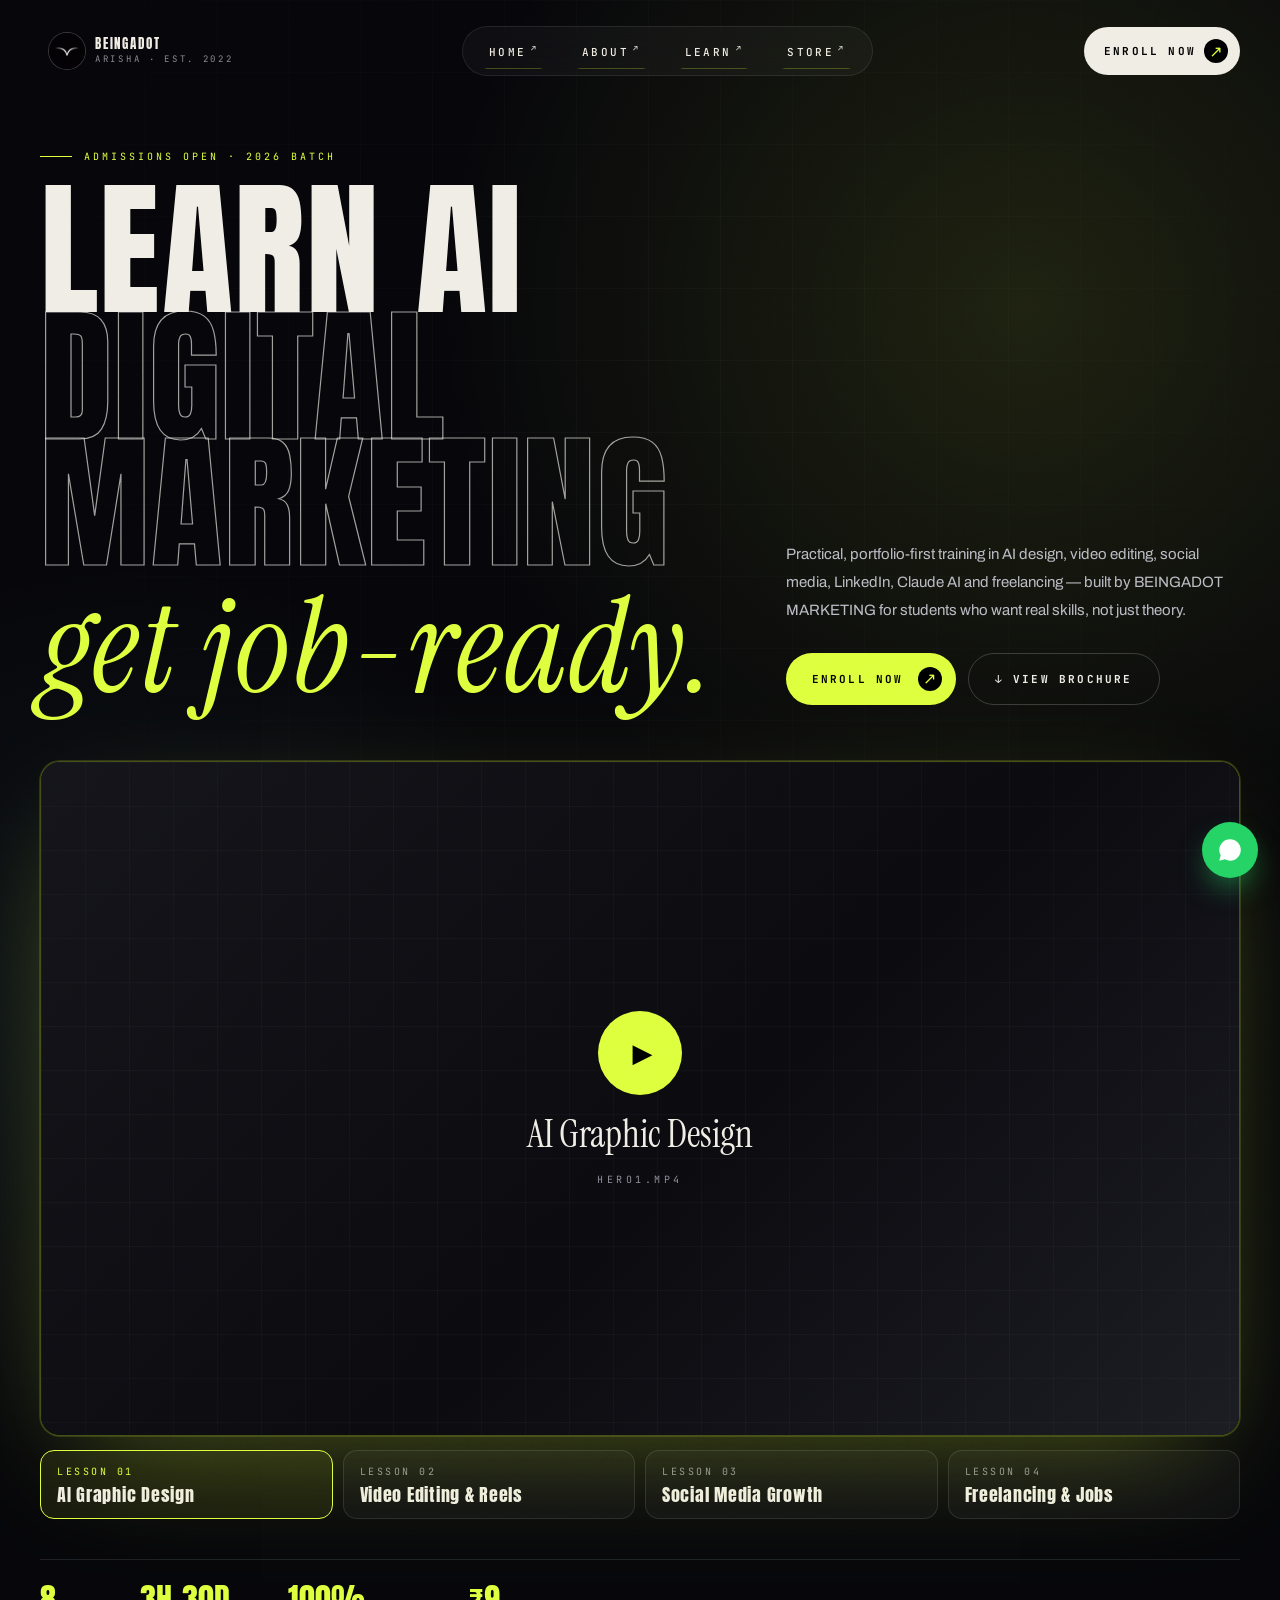
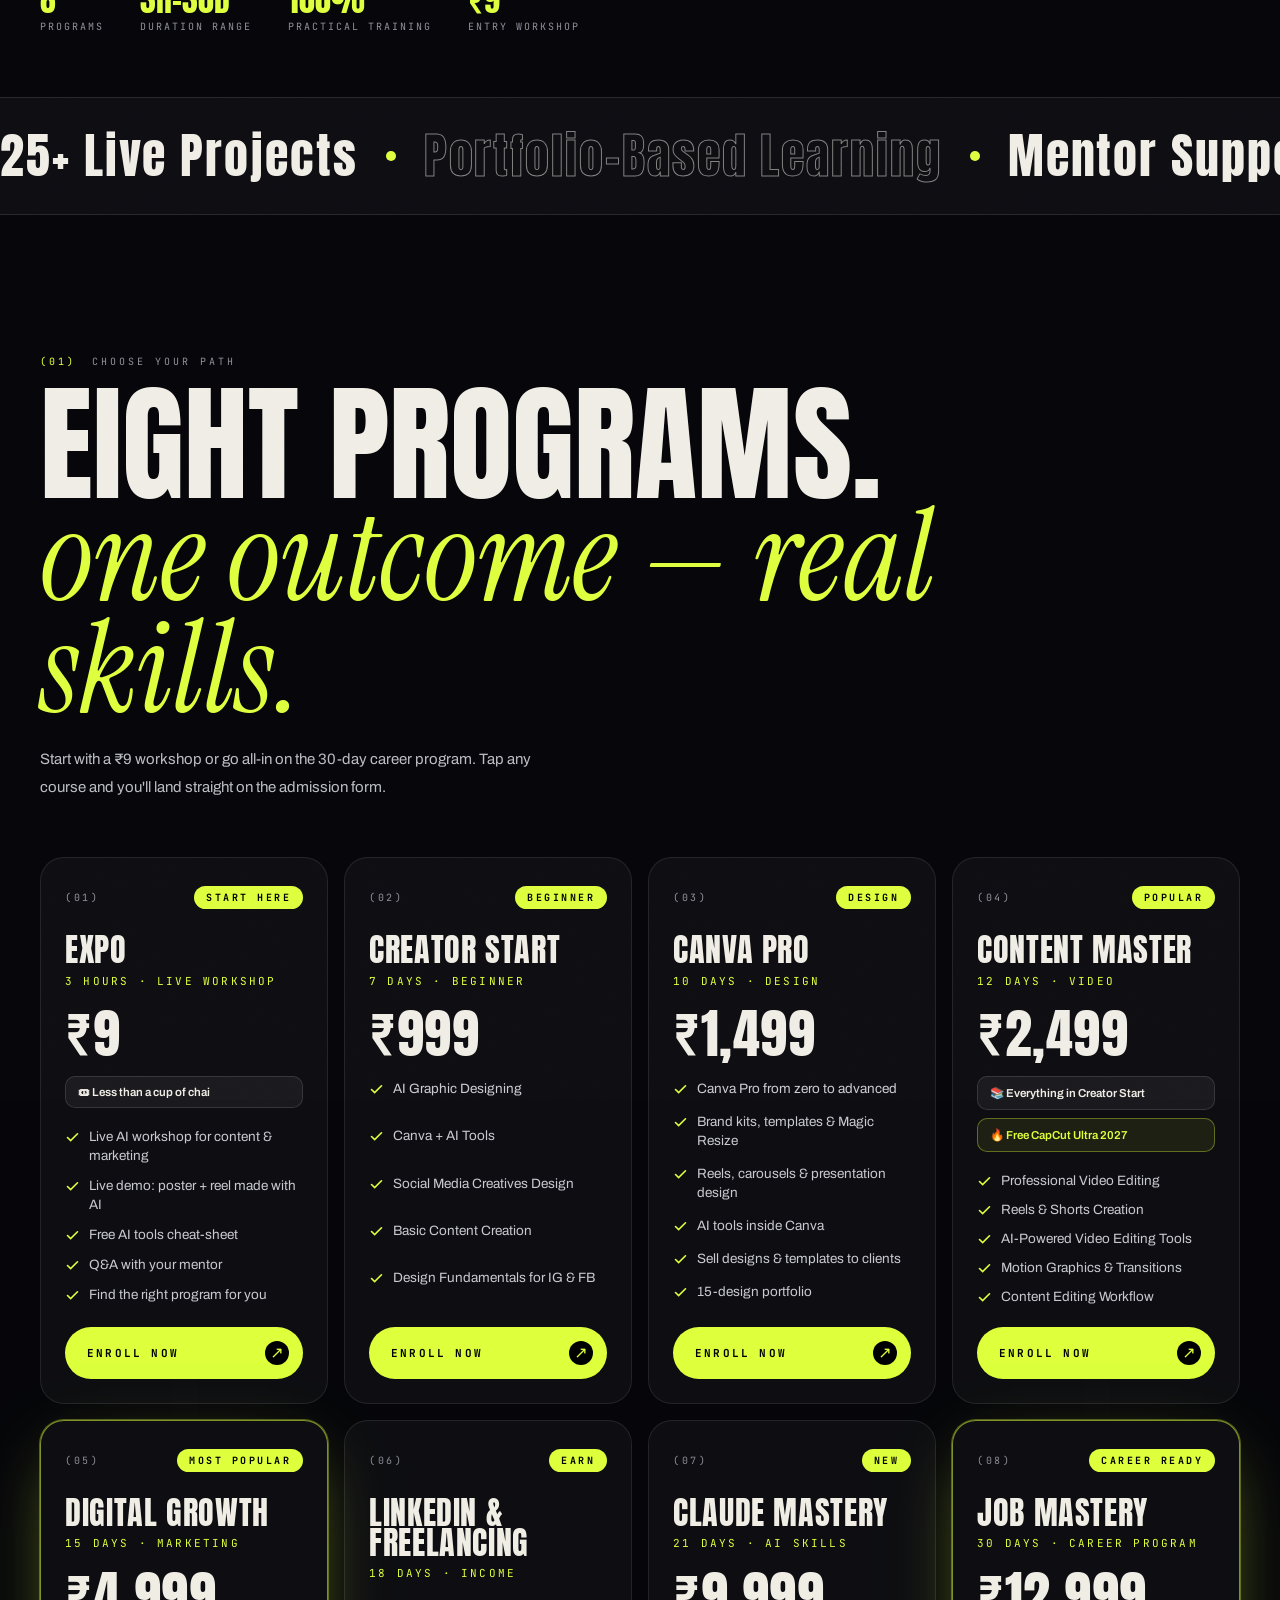
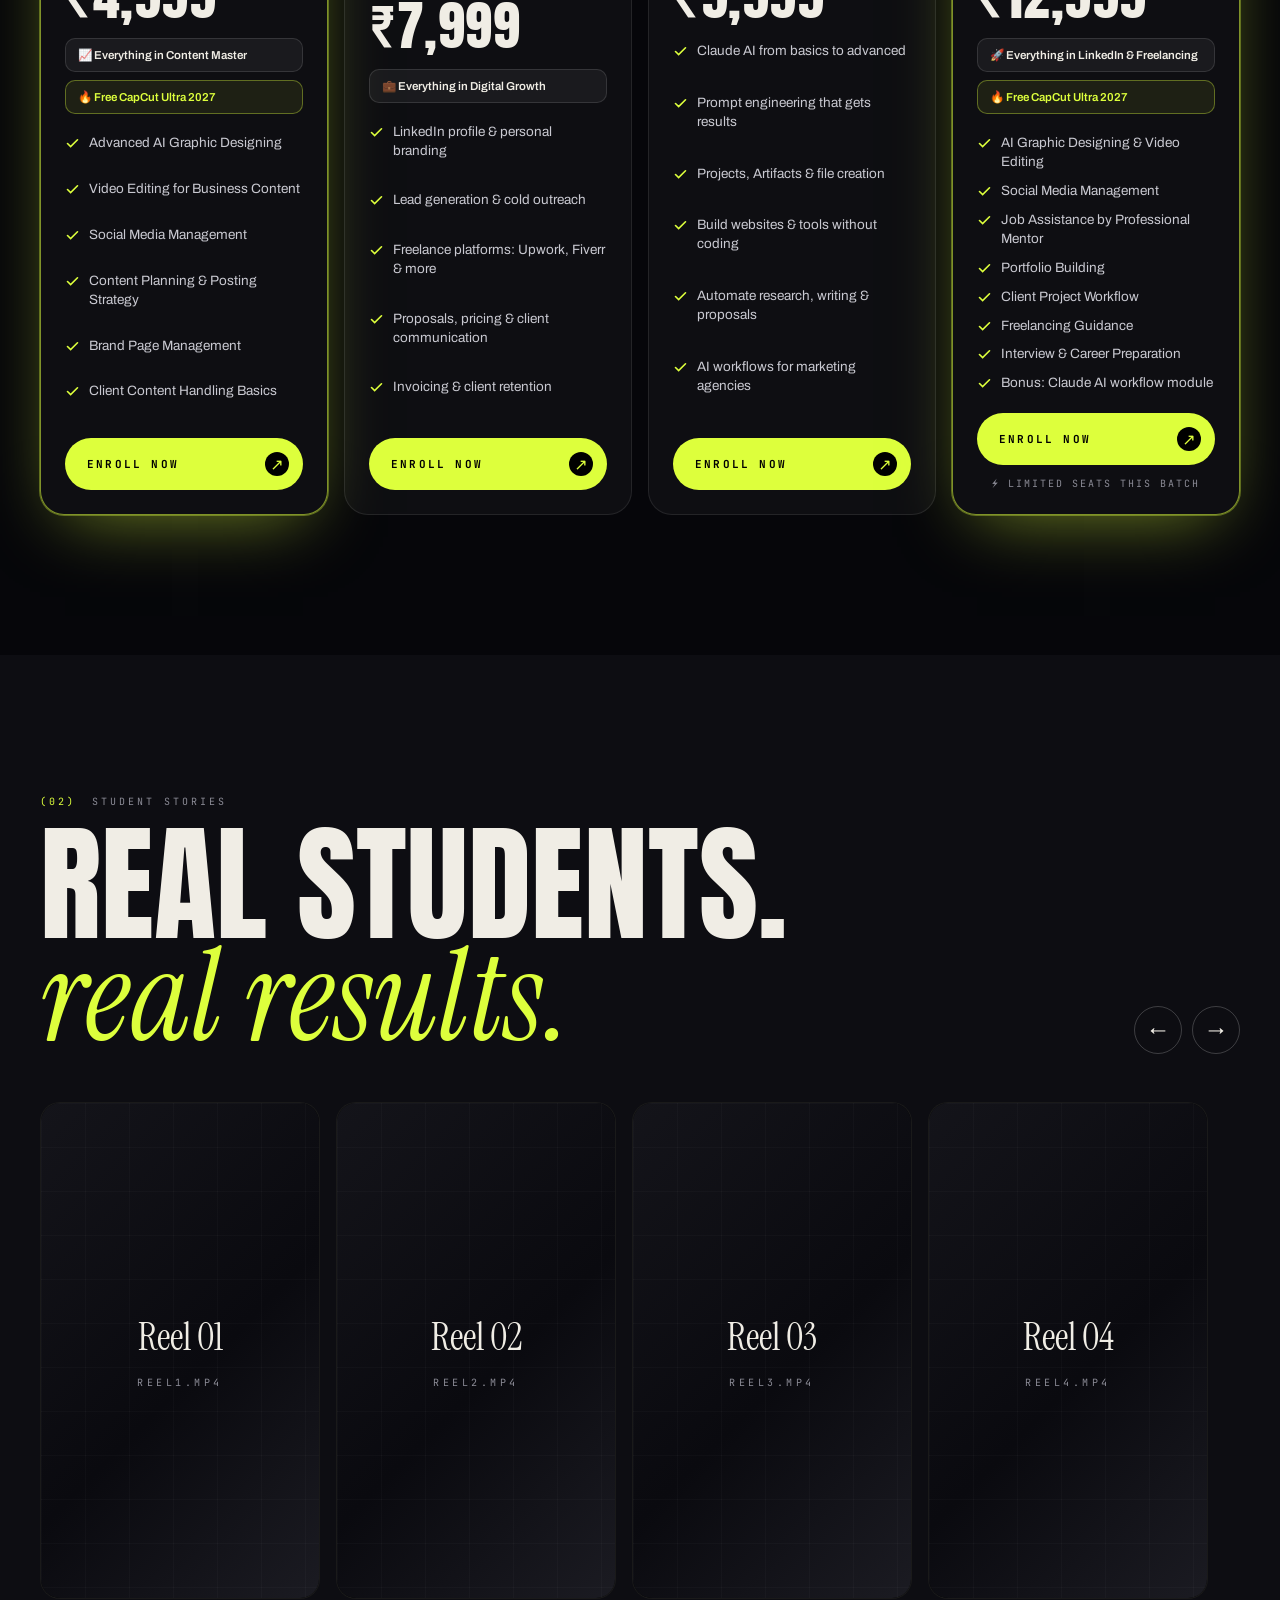
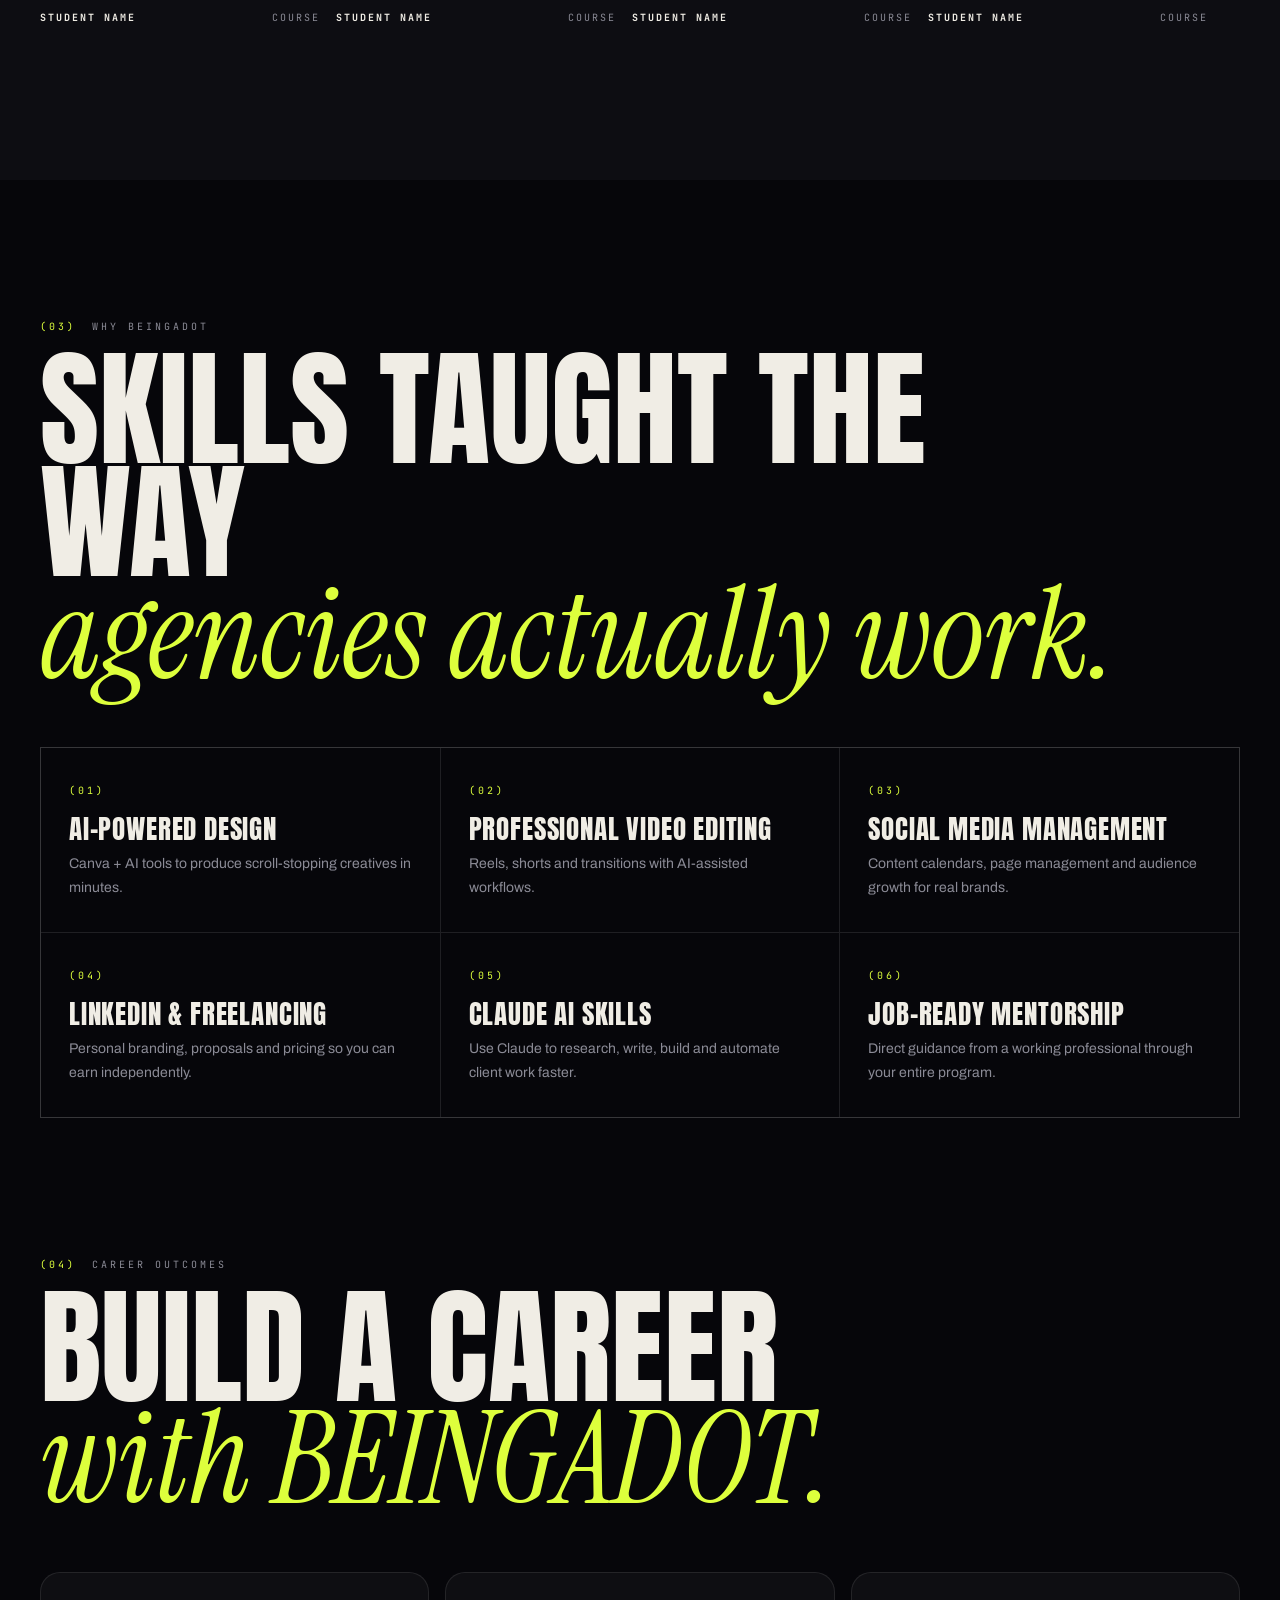
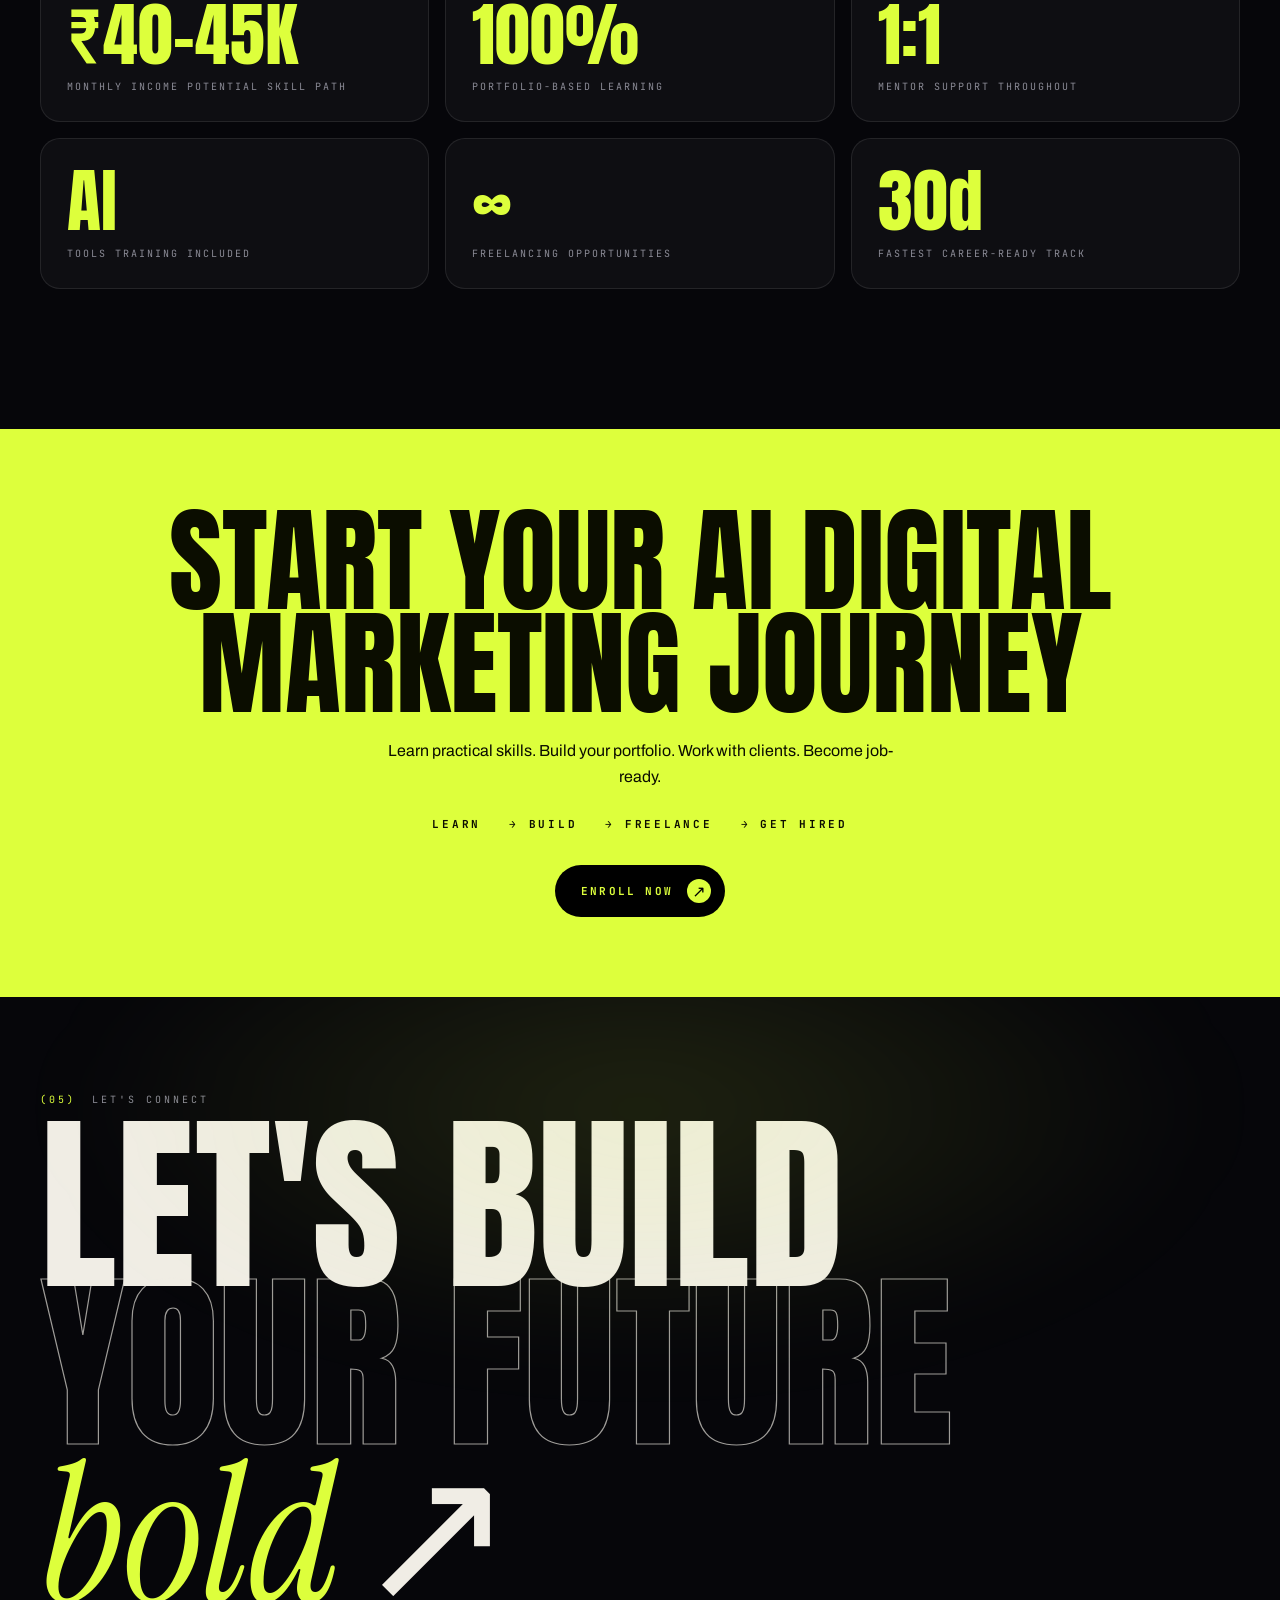
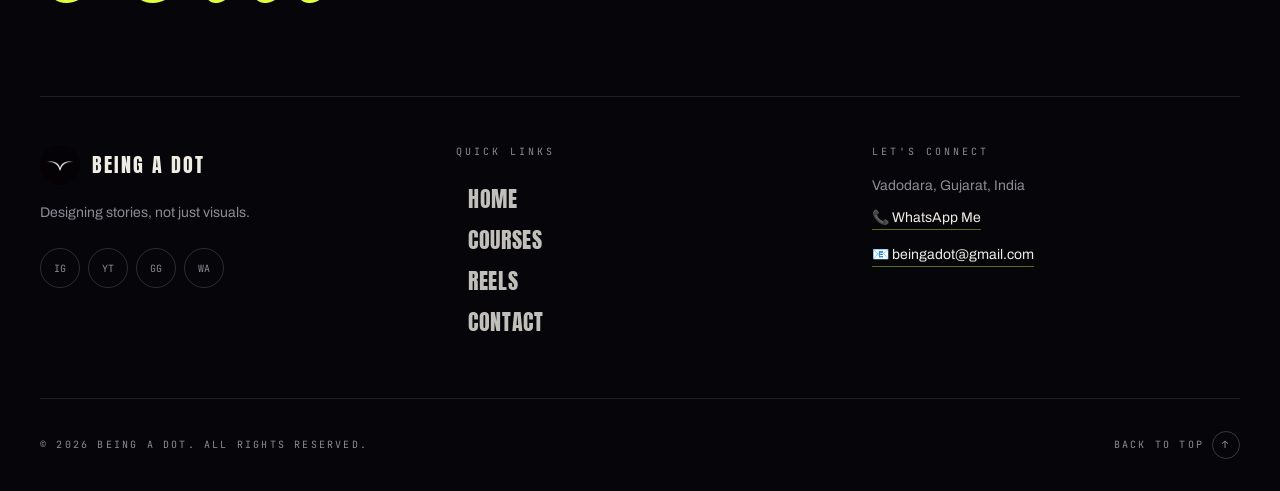
==== commit 49955820: "index.html" ====
--- a/index.html
+++ b/index.html
@@ -3,7 +3,7 @@
 <head>
 <meta charset="UTF-8">
 <meta name="viewport" content="width=device-width, initial-scale=1.0">
-<title>BEINGADOT — Courses · Learn AI Digital Marketing</title>
+<title>BEINGADOT · Courses</title>
 <meta name="description" content="8 practical AI digital marketing programs — from a ₹9 workshop to the 30-day Job Mastery career program. BEINGADOT MARKETING, Vadodara.">
 <link rel="icon" type="image/png" href="being.png">
 <link rel="apple-touch-icon" href="being.png">
@@ -166,7 +166,7 @@
   <a class="logo" href="#home"><img src="being.png" alt="Logo"><span><b>BEINGADOT</b><i>Arisha · Est. 2022</i></span></a>
   <nav class="nv glass" id="nv"></nav>
   <div class="r">
-    <a class="talk" href="#contact"><b>Let's talk</b><span>↗</span></a>
+    <a class="talk" href="https://forms.gle/xVakvDkPi3zPpbKV9"><b>Enroll Now</b><span>↗</span></a>
     <button id="mb" class="glass" aria-label="Open menu"><span><i></i><i></i></span></button>
   </div>
 </div></header>
@@ -234,7 +234,7 @@
   <a class="big rv" href="https://wa.me/917564024877" target="_blank" rel="noopener noreferrer"><span>LET'S BUILD</span><span class="stroke">YOUR FUTURE</span><span><span class="ser" style="display:inline">bold</span><em>↗</em></span></a>
   <div class="fg">
     <div><div class="fb"><img src="being.png" alt="Being a Dot Logo"><h3>BEING A DOT</h3></div><p class="ash" style="margin-top:16px;max-width:280px;font-size:14px;line-height:1.7">Designing stories, not just visuals.</p>
-      <div class="so"><a href="https://instagram.com/beingadot.in" target="_blank" rel="noopener noreferrer">IG</a><a href="https://www.youtube.com/@BEINGADOT" target="_blank" rel="noopener noreferrer">YT</a><a href="https://linkedin.com/in/your-handle" target="_blank" rel="noopener noreferrer">LI</a><a href="https://wa.me/917564024877" target="_blank" rel="noopener noreferrer">WA</a></div></div>
+      <div class="so"><a href="https://instagram.com/beingadot.in" target="_blank" rel="noopener noreferrer">IG</a><a href="https://www.youtube.com/@BEINGADOT" target="_blank" rel="noopener noreferrer">YT</a><a href="https://g.page/r/CXF6Lsrst-K8EBM/review" target="_blank" rel="noopener noreferrer">GG</a><a href="https://wa.me/917564024877" target="_blank" rel="noopener noreferrer">WA</a></div></div>
     <div><h3 class="l">Quick Links</h3><ul class="ql" style="margin-top:20px"><li><a href="#home">HOME</a></li><li><a href="#courses">COURSES</a></li><li><a href="#reels">REELS</a></li><li><a href="#contact">CONTACT</a></li></ul></div>
     <div class="cn"><h3 class="l">Let's Connect</h3><div style="margin-top:20px"><p class="ash">Vadodara, Gujarat, India</p><p><a href="https://wa.me/917564024877" target="_blank" rel="noopener noreferrer">📞 WhatsApp Me</a></p><p><a href="mailto:beingadot@gmail.com">📧 beingadot@gmail.com</a></p></div></div>
   </div>
